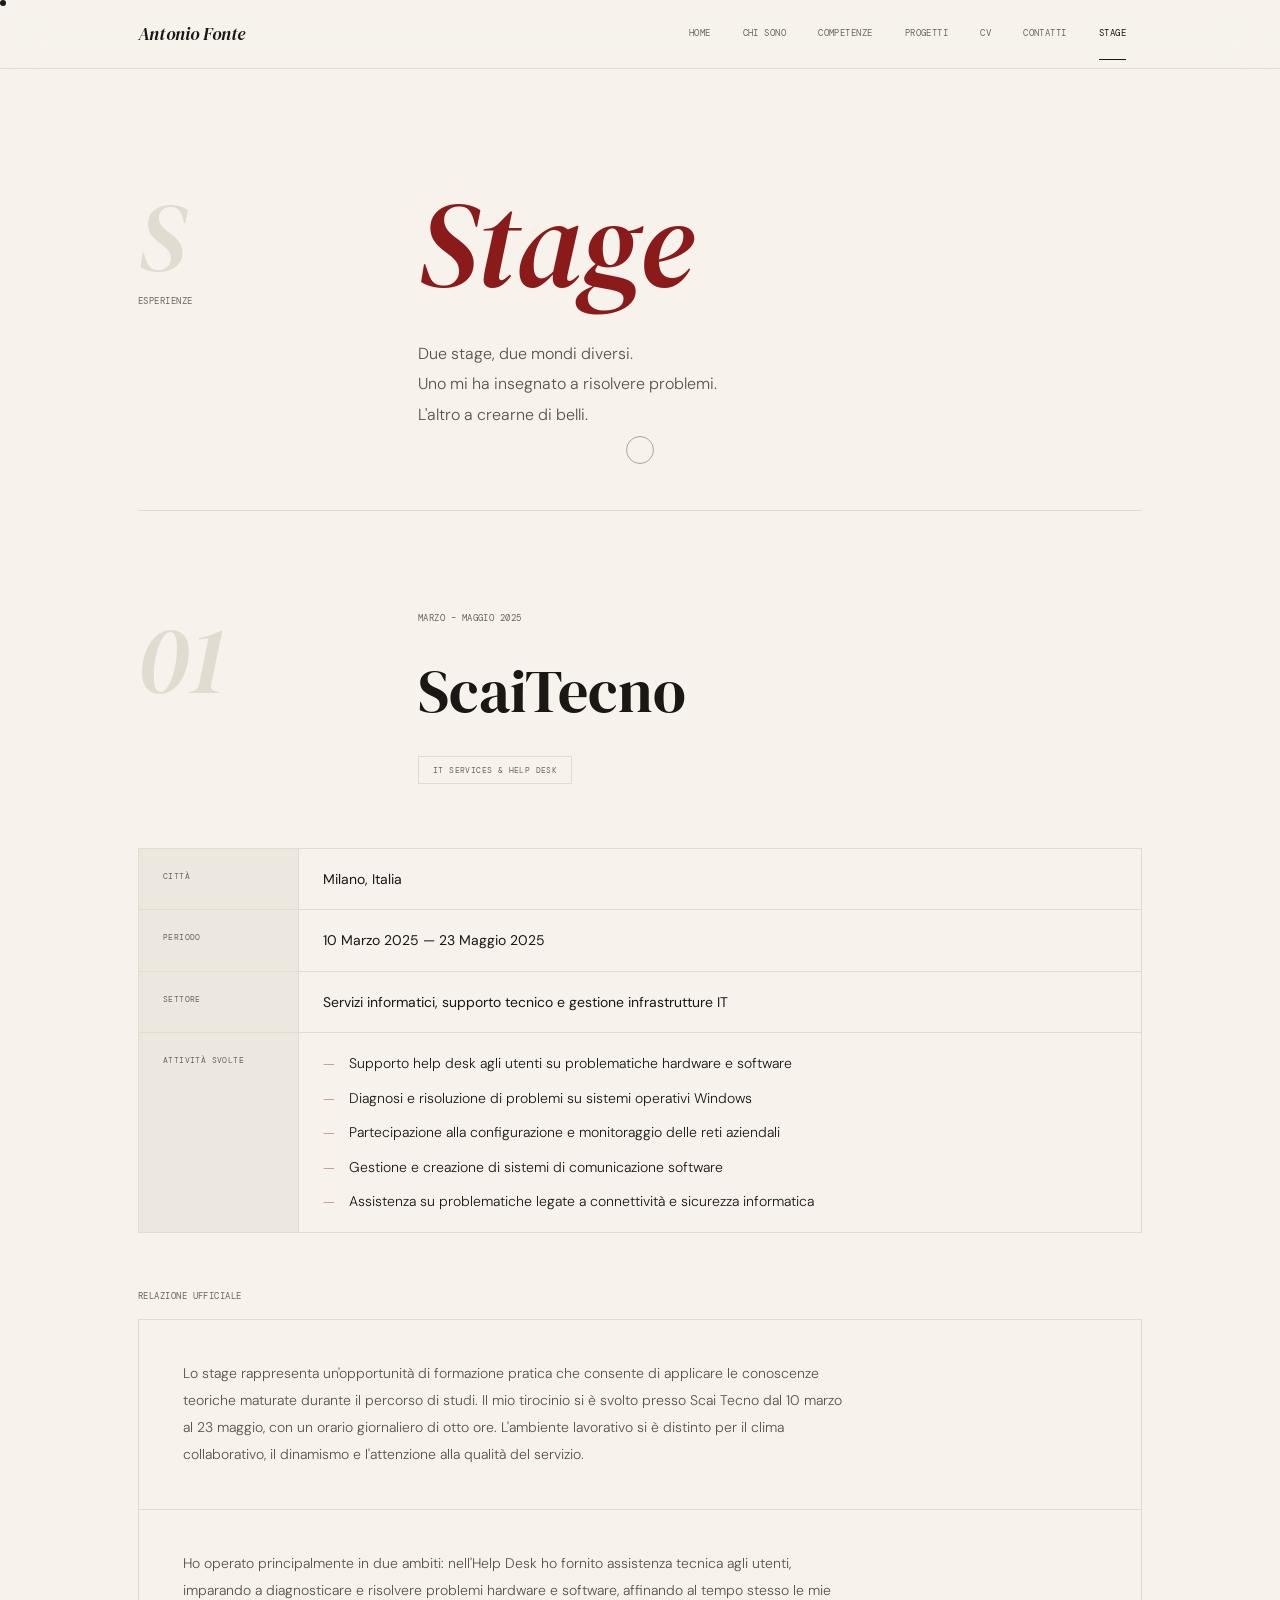
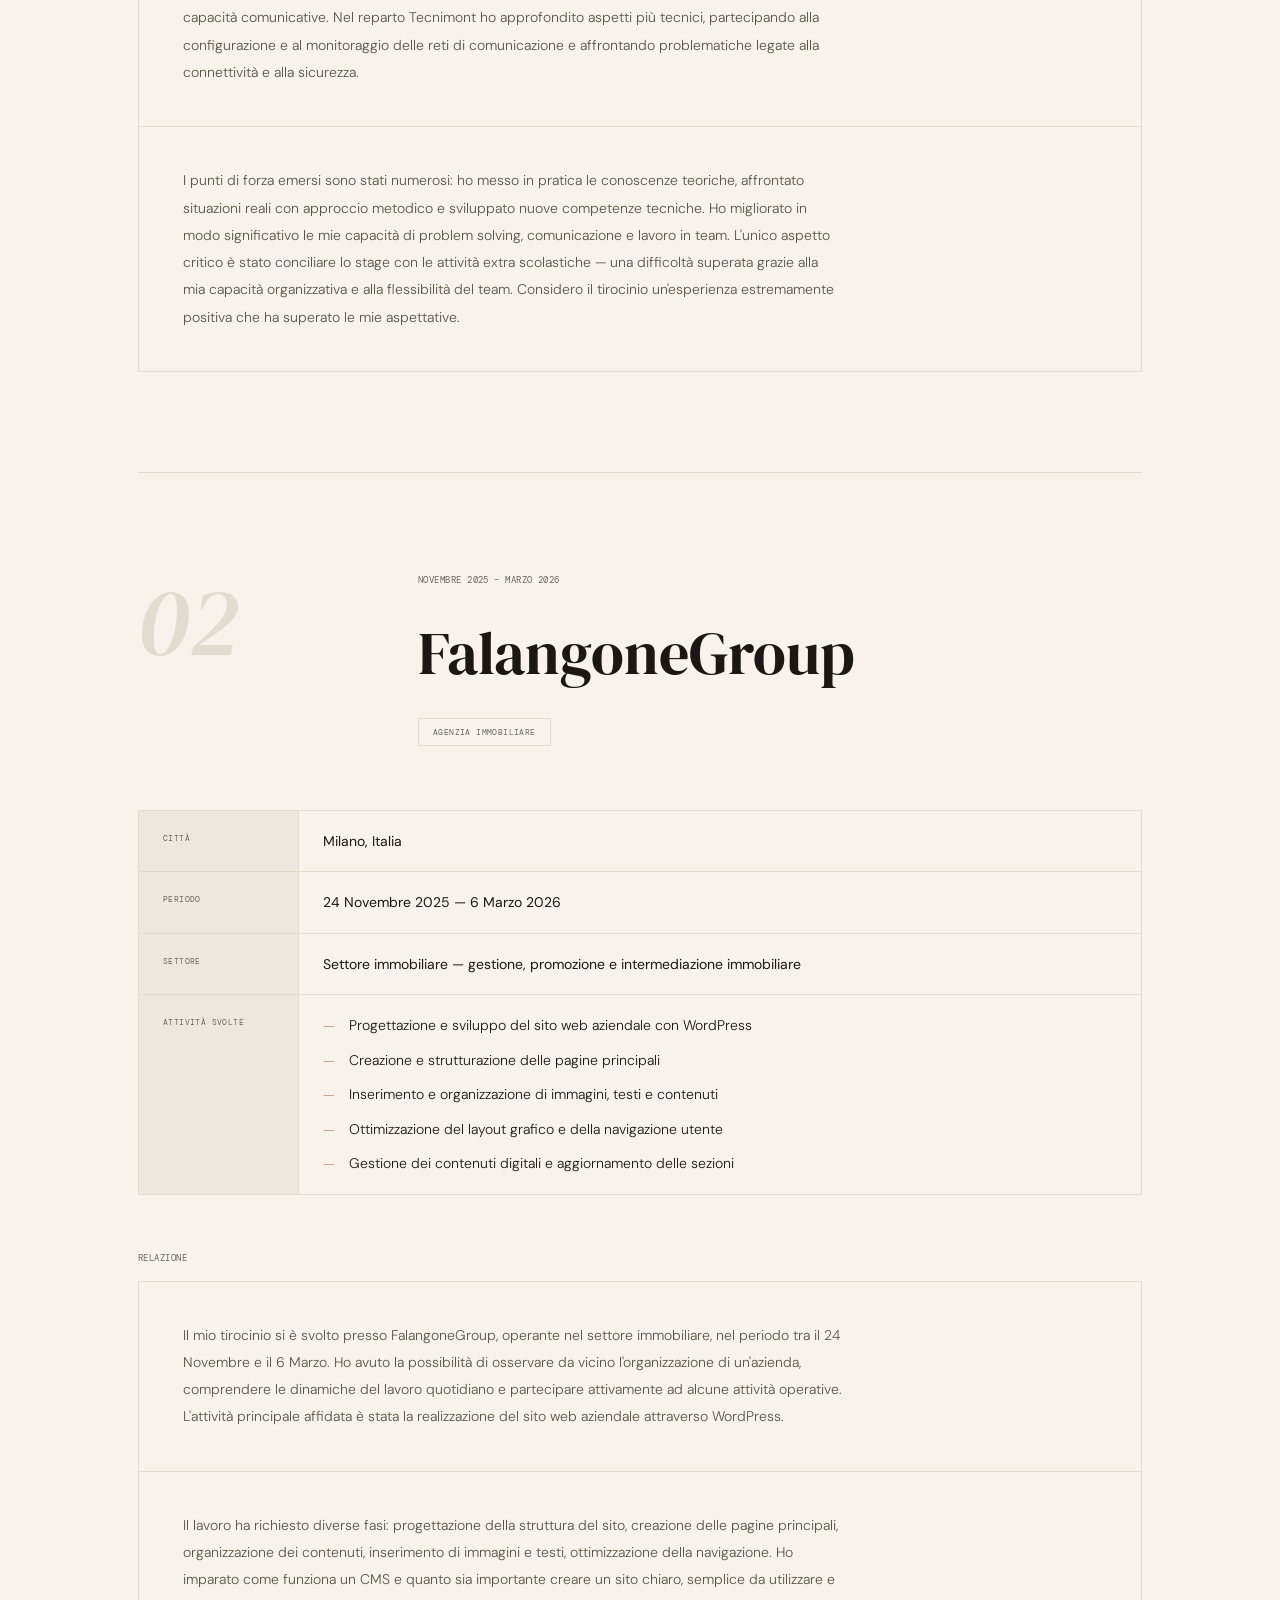
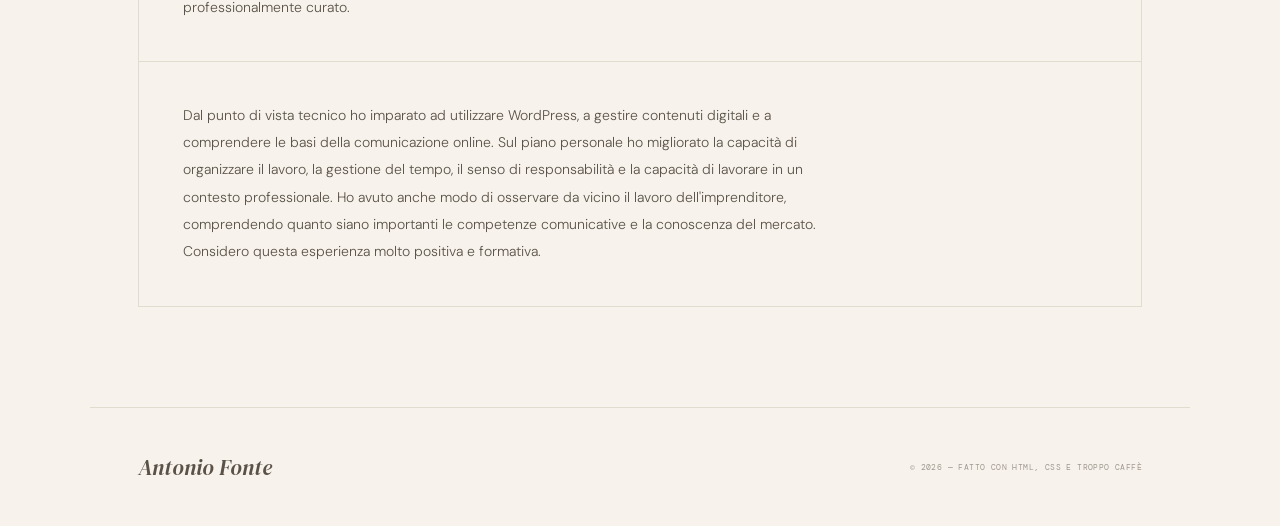
==== stage.html @ 3553c325 "Add files via upload" ====
<!DOCTYPE html>
<html lang="it">
<head>
  <meta charset="UTF-8" />
  <meta name="viewport" content="width=device-width, initial-scale=1.0"/>
  <meta name="description" content="Relazioni di stage di Antonio Fonte — ScaiTecno e FalangoneGroup. Milano 2025-2026.">
  <title>Antonio Fonte — Stage</title>
  <link rel="preconnect" href="https://fonts.googleapis.com">
  <link rel="preconnect" href="https://fonts.gstatic.com" crossorigin>
  <link href="https://fonts.googleapis.com/css2?family=DM+Serif+Display:ital@0;1&family=DM+Mono:wght@400;500&family=DM+Sans:ital,opsz,wght@0,9..40,300;0,9..40,400;0,9..40,500;1,9..40,300&display=swap" rel="stylesheet">
  <link rel="stylesheet" href="style.css">
</head>
<body>

  <div class="cur" id="cur" aria-hidden="true"></div>
  <div class="cur-ring" id="curRing" aria-hidden="true"></div>

  <div class="loader" id="loader" role="status" aria-label="Caricamento in corso">
    <div class="loader-name">Stage</div>
    <div class="loader-line"></div>
  </div>

  <nav>
    <div class="nav-inner">
      <span class="nav-logo">Antonio Fonte</span>
      <ul>
        <li><a href="./index.html">Home</a></li>
        <li><a href="./index.html#chi-sono">Chi sono</a></li>
        <li><a href="./index.html#competenze">Competenze</a></li>
        <li><a href="./index.html#progetti">Progetti</a></li>
        <li><a href="./index.html#cv">CV</a></li>
        <li><a href="./index.html#contatti">Contatti</a></li>
        <li><a href="./stage.html" class="on">Stage</a></li>
      </ul>
    </div>
  </nav>

  <main>

    <section id="intro" class="vis" style="opacity:1;transform:none;">
      <div>
        <span class="s-num">S</span>
        <span class="lbl">Esperienze</span>
      </div>
      <div>
        <h1><span class="hl">Stage</span></h1>
        <p style="font-size:16px;font-weight:300;line-height:1.9;color:var(--ink-3);max-width:480px;margin-top:24px;">
          Due stage, due mondi diversi.<br>
          Uno mi ha insegnato a risolvere problemi.<br>
          L'altro a crearne di belli.
        </p>
      </div>
    </section>

    <!-- STAGE 1 — ScaiTecno -->
    <section class="stage-section">
      <div class="stage-header">
        <span class="stage-n">01</span>
        <div class="stage-title-area">
          <p class="lbl">Marzo – Maggio 2025</p>
          <p class="stage-company">ScaiTecno</p>
          <span class="stage-badge">IT Services &amp; Help Desk</span>
        </div>
      </div>

      <div class="scheda">
        <div class="scheda-row">
          <span class="s-label">Città</span>
          <span class="s-val">Milano, Italia</span>
        </div>
        <div class="scheda-row">
          <span class="s-label">Periodo</span>
          <span class="s-val">10 Marzo 2025 — 23 Maggio 2025</span>
        </div>
        <div class="scheda-row">
          <span class="s-label">Settore</span>
          <span class="s-val">Servizi informatici, supporto tecnico e gestione infrastrutture IT</span>
        </div>
        <div class="scheda-row">
          <span class="s-label">Attività svolte</span>
          <ul class="act-list">
            <li>Supporto help desk agli utenti su problematiche hardware e software</li>
            <li>Diagnosi e risoluzione di problemi su sistemi operativi Windows</li>
            <li>Partecipazione alla configurazione e monitoraggio delle reti aziendali</li>
            <li>Gestione e creazione di sistemi di comunicazione software</li>
            <li>Assistenza su problematiche legate a connettività e sicurezza informatica</li>
          </ul>
        </div>
      </div>

      <p class="relazione-title">Relazione ufficiale</p>
      <div class="relazione-body">
        <div class="rel-block">
          <p>
            Lo stage rappresenta un'opportunità di formazione pratica che consente di applicare le conoscenze teoriche maturate durante il percorso di studi. Il mio tirocinio si è svolto presso Scai Tecno dal 10 marzo al 23 maggio, con un orario giornaliero di otto ore. L'ambiente lavorativo si è distinto per il clima collaborativo, il dinamismo e l'attenzione alla qualità del servizio.
          </p>
        </div>
        <div class="rel-block">
          <p>
            Ho operato principalmente in due ambiti: nell'Help Desk ho fornito assistenza tecnica agli utenti, imparando a diagnosticare e risolvere problemi hardware e software, affinando al tempo stesso le mie capacità comunicative. Nel reparto Tecnimont ho approfondito aspetti più tecnici, partecipando alla configurazione e al monitoraggio delle reti di comunicazione e affrontando problematiche legate alla connettività e alla sicurezza.
          </p>
        </div>
        <div class="rel-block">
          <p>
            I punti di forza emersi sono stati numerosi: ho messo in pratica le conoscenze teoriche, affrontato situazioni reali con approccio metodico e sviluppato nuove competenze tecniche. Ho migliorato in modo significativo le mie capacità di problem solving, comunicazione e lavoro in team. L'unico aspetto critico è stato conciliare lo stage con le attività extra scolastiche — una difficoltà superata grazie alla mia capacità organizzativa e alla flessibilità del team. Considero il tirocinio un'esperienza estremamente positiva che ha superato le mie aspettative.
          </p>
        </div>
      </div>
    </section>

    <!-- STAGE 2 — FalangoneGroup -->
    <section class="stage-section" style="border-bottom:none;">
      <div class="stage-header">
        <span class="stage-n">02</span>
        <div class="stage-title-area">
          <p class="lbl">Novembre 2025 – Marzo 2026</p>
          <p class="stage-company">FalangoneGroup</p>
          <span class="stage-badge">Agenzia Immobiliare</span>
        </div>
      </div>

      <div class="scheda">
        <div class="scheda-row">
          <span class="s-label">Città</span>
          <span class="s-val">Milano, Italia</span>
        </div>
        <div class="scheda-row">
          <span class="s-label">Periodo</span>
          <span class="s-val">24 Novembre 2025 — 6 Marzo 2026</span>
        </div>
        <div class="scheda-row">
          <span class="s-label">Settore</span>
          <span class="s-val">Settore immobiliare — gestione, promozione e intermediazione immobiliare</span>
        </div>
        <div class="scheda-row">
          <span class="s-label">Attività svolte</span>
          <ul class="act-list">
            <li>Progettazione e sviluppo del sito web aziendale con WordPress</li>
            <li>Creazione e strutturazione delle pagine principali</li>
            <li>Inserimento e organizzazione di immagini, testi e contenuti</li>
            <li>Ottimizzazione del layout grafico e della navigazione utente</li>
            <li>Gestione dei contenuti digitali e aggiornamento delle sezioni</li>
          </ul>
        </div>
      </div>

      <p class="relazione-title">Relazione</p>
      <div class="relazione-body">
        <div class="rel-block">
          <p>
            Il mio tirocinio si è svolto presso FalangoneGroup, operante nel settore immobiliare, nel periodo tra il 24 Novembre e il 6 Marzo. Ho avuto la possibilità di osservare da vicino l'organizzazione di un'azienda, comprendere le dinamiche del lavoro quotidiano e partecipare attivamente ad alcune attività operative. L'attività principale affidata è stata la realizzazione del sito web aziendale attraverso WordPress.
          </p>
        </div>
        <div class="rel-block">
          <p>
            Il lavoro ha richiesto diverse fasi: progettazione della struttura del sito, creazione delle pagine principali, organizzazione dei contenuti, inserimento di immagini e testi, ottimizzazione della navigazione. Ho imparato come funziona un CMS e quanto sia importante creare un sito chiaro, semplice da utilizzare e professionalmente curato.
          </p>
        </div>
        <div class="rel-block">
          <p>
            Dal punto di vista tecnico ho imparato ad utilizzare WordPress, a gestire contenuti digitali e a comprendere le basi della comunicazione online. Sul piano personale ho migliorato la capacità di organizzare il lavoro, la gestione del tempo, il senso di responsabilità e la capacità di lavorare in un contesto professionale. Ho avuto anche modo di osservare da vicino il lavoro dell'imprenditore, comprendendo quanto siano importanti le competenze comunicative e la conoscenza del mercato. Considero questa esperienza molto positiva e formativa.
          </p>
        </div>
      </div>
    </section>

  </main>

  <footer>
    <span class="footer-logo">Antonio Fonte</span>
    <span class="footer-copy">© 2026 — fatto con HTML, CSS e troppo caffè</span>
  </footer>

  <script>
    'use strict';

    /* ── LOADER SMART ─────────────────────────────────── */
    (function initLoader() {
      const loader  = document.getElementById('loader');
      let dismissed = false;
      const MIN_MS  = 500;
      const start   = performance.now();

      function dismiss() {
        if (dismissed) return;
        dismissed = true;
        loader.classList.add('done');
      }
      function dismissAfterMin() {
        const delay = Math.max(0, MIN_MS - (performance.now() - start));
        setTimeout(dismiss, delay);
      }

      if (document.readyState === 'complete') {
        dismissAfterMin();
      } else {
        window.addEventListener('load', dismissAfterMin, { once: true });
      }
      setTimeout(dismiss, 1600);
    })();

    /* ── PAGE FADE ───────────────────────────────────── */
    document.querySelectorAll('a[href]').forEach(link => {
      const href = link.getAttribute('href');
      if (!href || href.startsWith('#') || href.startsWith('mailto') || href.startsWith('http')) return;
      link.addEventListener('click', e => {
        e.preventDefault();
        document.body.classList.add('page-out');
        setTimeout(() => { window.location.href = href; }, 380);
      });
    });

    /* ── CURSOR MAGNETICO ────────────────────────────── */
    (function initCursor() {
      const noPointer = window.matchMedia('(hover: none)').matches;
      const noMotion  = window.matchMedia('(prefers-reduced-motion: reduce)').matches;
      if (noPointer || noMotion) return;

      const dot  = document.getElementById('cur');
      const ring = document.getElementById('curRing');
      let mx = window.innerWidth / 2, my = window.innerHeight / 2;
      let rx = mx, ry = my;
      let magnetX = null, magnetY = null;
      let paused = false;

      document.addEventListener('mousemove', e => {
        mx = e.clientX; my = e.clientY;
        dot.style.transform = `translate(calc(-50% + ${mx}px), calc(-50% + ${my}px))`;
      });

      (function loop() {
        if (!paused) {
          const tx   = magnetX !== null ? magnetX : mx;
          const ty   = magnetY !== null ? magnetY : my;
          const lerp = magnetX !== null ? 0.18 : 0.12;
          rx += (tx - rx) * lerp;
          ry += (ty - ry) * lerp;
          ring.style.transform = `translate(calc(-50% + ${rx}px), calc(-50% + ${ry}px))`;
        }
        requestAnimationFrame(loop);
      })();

      document.addEventListener('visibilitychange', () => { paused = document.hidden; });
      dot.style.left = ring.style.left = '0';
      dot.style.top  = ring.style.top  = '0';

      document.querySelectorAll('a, button').forEach(el => {
        el.addEventListener('mouseenter', e => {
          const r = e.currentTarget.getBoundingClientRect();
          magnetX = r.left + r.width / 2;
          magnetY = r.top  + r.height / 2;
          dot.classList.add('hover');
          ring.classList.add('hover');
        });
        el.addEventListener('mouseleave', () => {
          magnetX = magnetY = null;
          dot.classList.remove('hover');
          ring.classList.remove('hover');
        });
      });
    })();

    /* ── SCROLL REVEAL ───────────────────────────────── */
    (function initReveal() {
      const obs = new IntersectionObserver(entries => {
        entries.forEach(e => {
          if (!e.isIntersecting) return;
          e.target.classList.add('vis');
          obs.unobserve(e.target);
        });
      }, { threshold: 0.07, rootMargin: '0px 0px -40px 0px' });

      document.querySelectorAll('section').forEach(s => {
        if (!s.classList.contains('vis')) obs.observe(s);
      });
    })();
  </script>

</body>
</html>
---- style.css ----
/* ── RESET & TOKENS ──────────────────────────────── */
*, *::before, *::after { box-sizing: border-box; margin: 0; padding: 0; }
html { scroll-behavior: smooth; font-size: 16px; }

@import url('https://fonts.googleapis.com/css2?family=DM+Serif+Display:ital@0;1&family=DM+Mono:wght@400;500&family=DM+Sans:ital,opsz,wght@0,9..40,300;0,9..40,400;0,9..40,500;1,9..40,300&display=swap');

:root {
  --cream:      #f7f3ec;
  --cream-2:    #ede8df;
  --cream-3:    #e2dbd0;
  --ink:        #1a1714;
  --ink-2:      #2e2a25;
  --ink-3:      #5a5248;
  /* FIX: #9a9088 → #6b6560 per superare WCAG 4.5:1 */
  --ink-4:      #6b6560;
  --ink-5:      #a09890;
  --accent:     #8b1a1a;
  --accent-2:   #a32020;
  --gold:       #b8960c;

  --ff-display: 'DM Serif Display', Georgia, serif;
  --ff-text:    'DM Sans', system-ui, sans-serif;
  --ff-mono:    'DM Mono', 'Courier New', monospace;
  --max:        1100px;
  --col:        680px;
}

::selection { background: var(--ink); color: var(--cream); }
::-webkit-scrollbar { width: 3px; }
::-webkit-scrollbar-track { background: var(--cream); }
::-webkit-scrollbar-thumb { background: var(--ink-4); }

body {
  background: var(--cream);
  color: var(--ink);
  font-family: var(--ff-text);
  font-weight: 400;
  line-height: 1.75;
  -webkit-font-smoothing: antialiased;
  overflow-x: hidden;
  cursor: none;
}
body.page-out { opacity: 0; transition: opacity 0.4s; }

a { color: inherit; text-decoration: none; }
a:focus-visible { outline: 2px solid var(--ink); outline-offset: 3px; border-radius: 2px; }
p { color: var(--ink-3); }

/* ── CURSOR ──────────────────────────────────────── */
/* Usa transform (GPU compositor) invece di left/top — zero reflow */
.cur {
  position: fixed;
  top: 0; left: 0;
  width: 6px; height: 6px;
  background: var(--ink);
  border-radius: 50%;
  pointer-events: none;
  z-index: 9999;
  will-change: transform;
  transition: width .15s, height .15s, background .15s;
}
.cur-ring {
  position: fixed;
  top: 0; left: 0;
  width: 28px; height: 28px;
  border: 1px solid rgba(26,23,20,0.35);
  border-radius: 50%;
  pointer-events: none;
  z-index: 9998;
  will-change: transform;
  transition: width .3s, height .3s, border-color .3s;
}
.cur.hover { width: 10px; height: 10px; background: var(--accent); }
.cur-ring.hover { width: 44px; height: 44px; border-color: rgba(139,26,26,0.5); }
/* FIX: cursor ripristinato su dispositivi touch e reduced-motion */
@media (hover: none) { .cur, .cur-ring { display: none; } body { cursor: auto; } }
@media (prefers-reduced-motion: reduce) { .cur, .cur-ring { display: none; } body { cursor: auto; } }

/* ── PAGE LOADER ─────────────────────────────────── */
.loader {
  position: fixed;
  inset: 0;
  background: var(--ink);
  z-index: 10000;
  display: flex;
  align-items: center;
  justify-content: center;
  flex-direction: column;
  gap: 32px;
  transition: opacity .5s ease, visibility .5s ease;
}
.loader.done { opacity: 0; visibility: hidden; pointer-events: none; }
.loader-name {
  font-family: var(--ff-display);
  font-size: clamp(32px, 6vw, 60px);
  font-weight: 400;
  color: var(--cream);
  letter-spacing: 0.02em;
  font-style: italic;
}
.loader-line {
  width: 160px; height: 1px;
  background: rgba(247,243,236,0.15);
  position: relative;
  overflow: hidden;
}
.loader-line::after {
  content: '';
  position: absolute;
  inset: 0;
  background: var(--cream);
  transform: translateX(-100%);
  animation: lload .75s cubic-bezier(.4,0,.2,1) forwards;
}
@keyframes lload { to { transform: translateX(0); } }

/* ── EASTER EGG ──────────────────────────────────── */
.egg {
  position: fixed;
  inset: 0;
  background: rgba(26,23,20,0.96);
  z-index: 9500;
  display: flex;
  align-items: center;
  justify-content: center;
  opacity: 0;
  visibility: hidden;
  transition: opacity .4s, visibility .4s;
  backdrop-filter: blur(12px);
}
.egg.on { opacity: 1; visibility: visible; }
.egg-box {
  max-width: 440px;
  padding: 64px 56px;
  text-align: center;
  border: 1px solid rgba(247,243,236,0.12);
  background: rgba(26,23,20,0.8);
  animation: fadeup .5s cubic-bezier(.16,1,.3,1) both;
}
.egg-label {
  font-family: var(--ff-mono);
  font-size: 9px;
  letter-spacing: 0.05em;
  text-transform: uppercase;
  color: var(--accent-2);
  margin-bottom: 24px;
}
.egg-box h2 {
  font-family: var(--ff-display);
  font-size: 32px;
  font-weight: 400;
  color: var(--cream);
  margin-bottom: 16px;
  font-style: italic;
}
.egg-box p { color: var(--ink-5); font-size: 14px; margin-bottom: 32px; max-width: none; }
/* FIX: <span> → <button> per accessibilità da tastiera */
.egg-close {
  font-family: var(--ff-mono);
  font-size: 9px;
  letter-spacing: 0.05em;
  text-transform: uppercase;
  color: var(--cream);
  cursor: none;
  background: none;
  border: none;
  border-bottom: 1px solid rgba(247,243,236,0.3);
  padding: 0 0 2px 0;
  opacity: .6;
  transition: opacity .2s;
}
.egg-close:hover, .egg-close:focus-visible { opacity: 1; outline: none; }
@media (hover: none) { .egg-close { cursor: pointer; } }

/* ── ANIMATIONS ──────────────────────────────────── */
@keyframes fadeup {
  from { opacity: 0; transform: translateY(24px); }
  to   { opacity: 1; transform: translateY(0); }
}
@keyframes fadein {
  from { opacity: 0; }
  to   { opacity: 1; }
}

section {
  opacity: 0;
  transform: translateY(20px);
  transition: opacity .9s cubic-bezier(.16,1,.3,1), transform .9s cubic-bezier(.16,1,.3,1);
}
section.vis { opacity: 1; transform: translateY(0); }

/* ── NAV ─────────────────────────────────────────── */
nav {
  position: sticky;
  top: 0;
  z-index: 100;
  background: rgba(247,243,236,0.92);
  backdrop-filter: blur(20px);
  border-bottom: 1px solid var(--cream-3);
}
.nav-inner {
  max-width: var(--max);
  margin: 0 auto;
  padding: 0 48px;
  display: flex;
  align-items: center;
  justify-content: space-between;
}
.nav-logo {
  font-family: var(--ff-display);
  font-size: 18px;
  font-weight: 400;
  font-style: italic;
  color: var(--ink);
  letter-spacing: .01em;
  padding: 18px 0;
}
nav ul {
  list-style: none;
  display: flex;
  gap: 0;
  overflow-x: auto;
  scrollbar-width: none;
}
nav ul::-webkit-scrollbar { display: none; }
nav a {
  display: block;
  padding: 18px 16px;
  font-family: var(--ff-mono);
  font-size: 9px;
  font-weight: 400;
  letter-spacing: 0.05em;
  text-transform: uppercase;
  color: var(--ink-4);
  white-space: nowrap;
  transition: color .2s;
  position: relative;
}
nav a::after {
  content: '';
  position: absolute;
  bottom: 0; left: 16px; right: 16px;
  height: 1px;
  background: var(--ink);
  transform: scaleX(0);
  transition: transform .3s cubic-bezier(.16,1,.3,1);
}
nav a:hover, nav a.on { color: var(--ink); }
nav a:hover::after, nav a.on::after { transform: scaleX(1); }

/* ── LAYOUT ──────────────────────────────────────── */
main {
  max-width: var(--max);
  margin: 0 auto;
  padding: 0 48px;
}

/* thin rule */
.rule {
  width: 100%;
  height: 1px;
  background: var(--cream-3);
  margin: 0;
}

/* label */
.lbl {
  font-family: var(--ff-mono);
  font-size: 9px;
  letter-spacing: 0.05em;
  text-transform: uppercase;
  color: var(--ink-4);
}

/* highlight span */
.hl {
  color: var(--accent);
  font-style: italic;
  font-weight: inherit;
}

/* ── HERO ────────────────────────────────────────── */
#hero {
  padding: 0;
  min-height: 94vh;
  display: grid;
  grid-template-rows: 1fr auto;
  border-bottom: 1px solid var(--cream-3);
  position: relative;
}
.hero-body {
  display: grid;
  grid-template-columns: 1fr 1fr;
  align-items: end;
  padding: 80px 0 0;
  gap: 0;
}
.hero-left { padding-bottom: 64px; }
.hero-issue {
  font-family: var(--ff-mono);
  font-size: 9px;
  letter-spacing: 0.05em;
  text-transform: uppercase;
  color: var(--ink-4);
  margin-bottom: 48px;
  display: flex;
  align-items: center;
  gap: 16px;
}
.hero-issue::before {
  content: '';
  display: inline-block;
  width: 24px;
  height: 1px;
  background: var(--ink-4);
}
h1 {
  font-family: var(--ff-display);
  font-size: clamp(64px, 10vw, 120px);
  font-weight: 400;
  line-height: .92;
  letter-spacing: -.01em;
  color: var(--ink);
  margin-bottom: 40px;
}
h1 em {
  color: var(--accent);
  font-style: italic;
}
.hero-desc {
  font-family: var(--ff-text);
  font-size: 15px;
  font-weight: 300;
  color: var(--ink-3);
  line-height: 1.9;
  max-width: 340px;
}
/* FIX: CTA primaria aggiunta sotto la descrizione */
.hero-cta {
  display: flex;
  gap: 12px;
  margin-top: 32px;
  flex-wrap: wrap;
}
.btn-primary {
  display: inline-flex;
  align-items: center;
  gap: 8px;
  background: var(--ink);
  color: var(--cream);
  font-family: var(--ff-mono);
  font-size: 9px;
  letter-spacing: 0.05em;
  text-transform: uppercase;
  padding: 13px 24px;
  border: 1px solid var(--ink);
  transition: background .25s, color .25s;
}
.btn-primary:hover { background: var(--accent); border-color: var(--accent); }
.btn-secondary {
  display: inline-flex;
  align-items: center;
  gap: 8px;
  background: transparent;
  color: var(--ink);
  font-family: var(--ff-mono);
  font-size: 9px;
  letter-spacing: 0.05em;
  text-transform: uppercase;
  padding: 13px 24px;
  border: 1px solid var(--cream-3);
  transition: border-color .25s, background .25s;
}
.btn-secondary:hover { border-color: var(--ink); background: var(--cream-2); }

.hero-right {
  border-left: 1px solid var(--cream-3);
  padding: 64px 0 64px 56px;
  display: flex;
  flex-direction: column;
  justify-content: flex-end;
  gap: 40px;
  align-self: stretch;
}
.hero-stat {
  display: flex;
  flex-direction: column;
  gap: 4px;
}
.hero-stat-n {
  font-family: var(--ff-display);
  font-size: 52px;
  font-weight: 400;
  color: var(--ink);
  line-height: 1;
}
.hero-stat-l {
  font-family: var(--ff-mono);
  font-size: 9px;
  letter-spacing: 0.05em;
  text-transform: uppercase;
  color: var(--ink-4);
}
.hero-tags {
  display: flex;
  flex-wrap: wrap;
  gap: 8px;
  padding-top: 48px;
  border-top: 1px solid var(--cream-3);
  padding-bottom: 32px;
}
.tag {
  font-family: var(--ff-mono);
  font-size: 8px;
  letter-spacing: 0.05em;
  text-transform: uppercase;
  padding: 7px 14px;
  border: 1px solid var(--cream-3);
  color: var(--ink-4);
  transition: all .25s;
  background: transparent;
}
.tag:hover { border-color: var(--ink); color: var(--ink); background: var(--cream-2); }

/* ── CHI SONO ─────────────────────────────────────── */
#chi-sono {
  padding: 120px 0;
  display: grid;
  grid-template-columns: 200px 1fr;
  gap: 0 80px;
  border-bottom: 1px solid var(--cream-3);
}
.section-aside {
  display: flex;
  flex-direction: column;
  gap: 8px;
}
.section-number {
  font-family: var(--ff-display);
  font-size: 96px;
  font-weight: 400;
  color: var(--cream-3);
  line-height: 1;
  display: block;
  font-style: italic;
}
h2 {
  font-family: var(--ff-display);
  font-size: clamp(28px, 4vw, 44px);
  font-weight: 400;
  letter-spacing: -.01em;
  color: var(--ink);
  line-height: 1.1;
}
.bio {
  font-size: 16px;
  font-weight: 300;
  line-height: 1.95;
  color: var(--ink-3);
  max-width: 560px;
  margin-bottom: 48px;
}
.info-grid {
  display: grid;
  grid-template-columns: 1fr 1fr;
  border: 1px solid var(--cream-3);
}
.info-row {
  padding: 16px 20px;
  border-bottom: 1px solid var(--cream-3);
  border-right: 1px solid var(--cream-3);
  transition: background .2s;
}
.info-row:hover { background: var(--cream-2); }
.info-row:nth-child(even) { border-right: none; }
.info-row:nth-last-child(-n+2) { border-bottom: none; }
.info-row dt {
  font-family: var(--ff-mono);
  font-size: 8px;
  letter-spacing: 0.05em;
  text-transform: uppercase;
  color: var(--ink-4);
  margin-bottom: 4px;
}
.info-row dd {
  font-family: var(--ff-text);
  font-size: 15px;
  font-weight: 400;
  color: var(--ink);
}

/* ── NUMERI ───────────────────────────────────────── */
#numeri {
  padding: 120px 0;
  border-bottom: 1px solid var(--cream-3);
}
.numeri-head {
  display: grid;
  grid-template-columns: 200px 1fr;
  gap: 0 80px;
  margin-bottom: 80px;
}
.numeri-grid {
  display: grid;
  grid-template-columns: repeat(4, 1fr);
  border-top: 1px solid var(--cream-3);
}
.num-card {
  padding: 48px 32px;
  border-right: 1px solid var(--cream-3);
  border-bottom: 1px solid var(--cream-3);
  transition: background .25s;
  position: relative;
  overflow: hidden;
}
.num-card:last-child { border-right: none; }
.num-card:hover { background: var(--cream-2); }
.num-n {
  display: block;
  font-family: var(--ff-display);
  font-size: clamp(48px, 5vw, 68px);
  font-weight: 400;
  color: var(--ink);
  line-height: 1;
  margin-bottom: 12px;
}
.num-unit {
  font-family: var(--ff-mono);
  font-size: 8px;
  letter-spacing: 0.05em;
  text-transform: uppercase;
  color: var(--ink-4);
  display: block;
  margin-bottom: 20px;
}
.num-desc {
  font-size: 13px;
  font-weight: 300;
  color: var(--ink-3);
  line-height: 1.7;
  max-width: none;
}
.num-card::after {
  content: '';
  position: absolute;
  bottom: 0; left: 0; right: 0;
  height: 2px;
  background: var(--accent);
  transform: scaleX(0);
  transform-origin: left;
  transition: transform .4s cubic-bezier(.16,1,.3,1);
}
.num-card:hover::after { transform: scaleX(1); }

/* ── COMPETENZE ───────────────────────────────────── */
#competenze {
  padding: 120px 0;
  border-bottom: 1px solid var(--cream-3);
  display: grid;
  grid-template-columns: 200px 1fr;
  gap: 0 80px;
}
.comp-list {
  display: flex;
  flex-direction: column;
  gap: 0;
  margin-top: 48px;
}
.comp-item {
  display: grid;
  grid-template-columns: 1fr auto;
  align-items: center;
  padding: 24px 0;
  border-bottom: 1px solid var(--cream-3);
  gap: 24px;
  transition: padding-left .3s;
}
.comp-item:first-child { border-top: 1px solid var(--cream-3); }
.comp-item:hover { padding-left: 12px; }
.comp-name {
  font-family: var(--ff-display);
  font-size: 22px;
  font-weight: 400;
  color: var(--ink);
}
.comp-right {
  display: flex;
  align-items: center;
  gap: 20px;
}
.comp-bar-wrap {
  width: 120px;
  height: 1px;
  background: var(--cream-3);
  position: relative;
}
.comp-bar {
  position: absolute;
  top: 0; left: 0;
  height: 1px;
  background: var(--ink);
  width: 0;
  transition: width 1.6s cubic-bezier(.16,1,.3,1);
}
.comp-pct {
  font-family: var(--ff-display);
  font-size: 18px;
  font-weight: 400;
  color: var(--ink-4);
  min-width: 36px;
  text-align: right;
}
.comp-lvl {
  font-family: var(--ff-mono);
  font-size: 8px;
  letter-spacing: 0.05em;
  text-transform: uppercase;
  color: var(--ink-5);
  min-width: 60px;
}

/* ── PROGETTI ─────────────────────────────────────── */
#progetti {
  padding: 120px 0;
  border-bottom: 1px solid var(--cream-3);
}
.progetti-head {
  display: grid;
  grid-template-columns: 200px 1fr;
  gap: 0 80px;
  margin-bottom: 80px;
}
.proj-list {
  display: flex;
  flex-direction: column;
  gap: 0;
}
.proj-item {
  display: grid;
  grid-template-columns: 60px 1fr 320px;
  align-items: stretch;
  border-top: 1px solid var(--cream-3);
  transition: background .25s;
  position: relative;
}
.proj-item:last-child { border-bottom: 1px solid var(--cream-3); }
.proj-item:hover { background: var(--cream-2); }
.proj-num {
  font-family: var(--ff-display);
  font-size: 13px;
  color: var(--ink-5);
  padding: 36px 16px 36px 0;
  border-right: 1px solid var(--cream-3);
  display: flex;
  align-items: flex-start;
  padding-top: 40px;
}
.proj-body {
  padding: 36px 40px;
  border-right: 1px solid var(--cream-3);
  display: flex;
  flex-direction: column;
  justify-content: space-between;
}
.proj-title {
  font-family: var(--ff-display);
  font-size: clamp(22px, 2.5vw, 30px);
  font-weight: 400;
  color: var(--ink);
  margin-bottom: 12px;
}
.proj-desc {
  font-size: 13px;
  font-weight: 300;
  color: var(--ink-3);
  line-height: 1.75;
  max-width: 400px;
  margin-bottom: 24px;
}
.proj-tags { display: flex; gap: 8px; flex-wrap: wrap; }
.ptag {
  font-family: var(--ff-mono);
  font-size: 8px;
  letter-spacing: 0.05em;
  text-transform: uppercase;
  padding: 5px 10px;
  border: 1px solid var(--cream-3);
  color: var(--ink-4);
}
.proj-img-wrap {
  overflow: hidden;
  position: relative;
}
/* FIX: aspect-ratio per evitare layout shift */
.proj-img-wrap img {
  width: 100%;
  height: 100%;
  object-fit: cover;
  display: block;
  filter: saturate(.5) brightness(.95);
  transition: transform .7s cubic-bezier(.16,1,.3,1), filter .4s;
}
.proj-item:hover .proj-img-wrap img { transform: scale(1.04); filter: saturate(.7) brightness(1); }

/* ── NOW ──────────────────────────────────────────── */
#now {
  padding: 120px 0;
  border-bottom: 1px solid var(--cream-3);
}
.now-head {
  display: grid;
  grid-template-columns: 200px 1fr;
  gap: 0 80px;
  margin-bottom: 80px;
}
.now-grid {
  display: grid;
  grid-template-columns: repeat(2, 1fr);
  border: 1px solid var(--cream-3);
}
.now-card {
  padding: 40px 36px;
  border-right: 1px solid var(--cream-3);
  border-bottom: 1px solid var(--cream-3);
  transition: background .25s;
}
.now-card:nth-child(even) { border-right: none; }
.now-card:nth-last-child(-n+2) { border-bottom: none; }
.now-card:hover { background: var(--cream-2); }
.now-icon { font-size: 20px; margin-bottom: 20px; display: block; }
.now-t {
  font-family: var(--ff-mono);
  font-size: 9px;
  letter-spacing: 0.05em;
  text-transform: uppercase;
  color: var(--accent);
  margin-bottom: 12px;
  display: block;
}
.now-card p { font-size: 14px; font-weight: 300; color: var(--ink-3); line-height: 1.8; max-width: none; }

/* ── CV ───────────────────────────────────────────── */
#cv {
  padding: 120px 0;
  border-bottom: 1px solid var(--cream-3);
}
.cv-head {
  display: grid;
  grid-template-columns: 200px 1fr;
  gap: 0 80px;
  margin-bottom: 80px;
}
.cv-dl-bar {
  display: flex;
  align-items: center;
  justify-content: space-between;
  border: 1px solid var(--cream-3);
  padding: 24px 32px;
  margin-bottom: 64px;
  flex-wrap: wrap;
  gap: 16px;
  background: var(--cream-2);
}
.cv-dl-bar p { font-size: 13px; color: var(--ink-3); max-width: none; }
.btn-dl {
  display: inline-flex;
  align-items: center;
  gap: 10px;
  border: 1px solid var(--ink);
  color: var(--ink);
  font-family: var(--ff-mono);
  font-size: 9px;
  letter-spacing: 0.05em;
  text-transform: uppercase;
  padding: 13px 28px;
  transition: all .25s;
  background: transparent;
}
.btn-dl:hover { background: var(--ink); color: var(--cream); }
.cv-block { margin-bottom: 56px; }
.cv-block-title {
  font-family: var(--ff-mono);
  font-size: 9px;
  letter-spacing: 0.05em;
  text-transform: uppercase;
  color: var(--ink-4);
  border-bottom: 1px solid var(--cream-3);
  padding-bottom: 14px;
  margin-bottom: 0;
}
.cv-row {
  display: grid;
  grid-template-columns: 130px 1fr;
  gap: 16px 40px;
  padding: 22px 0;
  border-bottom: 1px solid var(--cream-3);
  align-items: start;
  transition: background .2s;
}
.cv-row:last-child { border-bottom: none; }
.cv-row:hover { background: var(--cream-2); margin: 0 -20px; padding-left: 20px; padding-right: 20px; }
.cv-period {
  font-family: var(--ff-display);
  font-size: 15px;
  font-weight: 400;
  color: var(--ink-4);
  padding-top: 2px;
}
.cv-content h3 {
  font-family: var(--ff-mono);
  font-size: 10px;
  font-weight: 500;
  letter-spacing: 0.05em;
  text-transform: uppercase;
  color: var(--ink);
  margin-bottom: 4px;
}
.cv-where {
  display: block;
  font-family: var(--ff-text);
  font-size: 14px;
  font-style: italic;
  color: var(--accent);
  margin-bottom: 6px;
}
.cv-content p { font-size: 13px; font-weight: 300; color: var(--ink-3); max-width: none; margin: 0; }
.cv-skills {
  display: flex;
  flex-wrap: wrap;
  gap: 8px;
  padding: 20px 0;
}
.cv-skill {
  font-family: var(--ff-mono);
  font-size: 8px;
  letter-spacing: 0.05em;
  text-transform: uppercase;
  padding: 7px 14px;
  border: 1px solid var(--cream-3);
  color: var(--ink-4);
  transition: all .2s;
}
.cv-skill:hover { border-color: var(--ink); color: var(--ink); background: var(--cream-2); }

/* ── CONTATTI ─────────────────────────────────────── */
#contatti {
  padding: 120px 0;
}
.contatti-head {
  display: grid;
  grid-template-columns: 200px 1fr;
  gap: 0 80px;
  margin-bottom: 80px;
}
.contact-list {
  display: flex;
  flex-direction: column;
  border: 1px solid var(--cream-3);
  margin-bottom: 40px;
}
.contact-row {
  display: flex;
  align-items: center;
  gap: 24px;
  padding: 24px 32px;
  border-bottom: 1px solid var(--cream-3);
  color: var(--ink);
  transition: background .25s, padding-left .3s;
  position: relative;
}
.contact-row:last-child { border-bottom: none; }
.contact-row:hover { background: var(--cream-2); padding-left: 48px; }
.contact-row::after {
  content: '→';
  position: absolute;
  right: 32px;
  font-family: var(--ff-display);
  font-size: 18px;
  opacity: 0;
  transform: translateX(-8px);
  transition: all .3s;
}
.contact-row:hover::after { opacity: 1; transform: translateX(0); }
.contact-type {
  font-family: var(--ff-mono);
  font-size: 9px;
  letter-spacing: 0.05em;
  text-transform: uppercase;
  color: var(--ink-4);
  min-width: 70px;
}
.contact-row span:last-child { font-size: 14px; font-weight: 300; color: var(--ink-3); }
.konami-hint {
  font-family: var(--ff-mono);
  font-size: 8px;
  letter-spacing: 0.05em;
  color: var(--ink-5);
  margin-top: 24px;
  max-width: none;
}

/* ── FOOTER ───────────────────────────────────────── */
footer {
  border-top: 1px solid var(--cream-3);
  padding: 40px 48px;
  max-width: var(--max);
  margin: 0 auto;
  display: flex;
  align-items: center;
  justify-content: space-between;
  flex-wrap: wrap;
  gap: 16px;
}
.footer-logo {
  font-family: var(--ff-display);
  font-size: 22px;
  font-weight: 400;
  font-style: italic;
  color: var(--ink-3);
}
.footer-copy {
  font-family: var(--ff-mono);
  font-size: 8px;
  letter-spacing: 0.05em;
  text-transform: uppercase;
  color: var(--ink-5);
}

/* ── RESPONSIVE ───────────────────────────────────── */
@media (max-width: 860px) {
  main, nav .nav-inner { padding: 0 24px; }
  footer { padding: 32px 24px; }
  #hero { min-height: auto; }
  .hero-body { grid-template-columns: 1fr; gap: 0; }
  .hero-right { border-left: none; border-top: 1px solid var(--cream-3); padding: 40px 0; flex-direction: row; flex-wrap: wrap; }
  #chi-sono, #competenze { grid-template-columns: 1fr; gap: 40px; }
  .numeri-head, .progetti-head, .now-head, .cv-head, .contatti-head { grid-template-columns: 1fr; gap: 24px; }
  .section-number { display: none; }
  .numeri-grid { grid-template-columns: 1fr 1fr; }
  .proj-item { grid-template-columns: 40px 1fr; }
  .proj-img-wrap { display: none; }
  .now-grid { grid-template-columns: 1fr; }
  .now-card:nth-child(even) { border-right: 1px solid var(--cream-3); }
  .now-card:nth-last-child(-n+2) { border-bottom: 1px solid var(--cream-3); }
  .now-card:last-child { border-bottom: none; }
  .info-grid { grid-template-columns: 1fr; }
  .info-row { border-right: none; }
  .info-row:nth-last-child(-n+2) { border-bottom: 1px solid var(--cream-3); }
  .info-row:last-child { border-bottom: none; }
  .cv-row { grid-template-columns: 1fr; gap: 4px; }
  .cv-row:hover { margin: 0; padding-left: 0; padding-right: 0; }
  .nav-logo { font-size: 15px; }
  .hero-cta { flex-direction: column; }
}
@media (max-width: 520px) {
  .numeri-grid { grid-template-columns: 1fr; }
  .num-card { border-right: none; }
  section { padding-top: 80px; padding-bottom: 80px; }
  .comp-bar-wrap { width: 60px; }
}


/* ══ STAGE PAGE ═════════════════════════════════════ */
/* Nota: le variabili :root sono già definite sopra — questo blocco
   contiene solo i componenti specifici della pagina stage */

.lbl { font-family: var(--ff-mono); font-size: 9px; letter-spacing: 0.05em; text-transform: uppercase; color: var(--ink-4); }

/* INTRO */
#intro {
  padding: 120px 0 80px;
  display: grid; grid-template-columns: 200px 1fr; gap: 0 80px;
  border-bottom: 1px solid var(--cream-3);
}
.s-num { font-family: var(--ff-display); font-size: 96px; font-weight: 400;
  color: var(--cream-3); line-height: 1; display: block; font-style: italic; }

/* STAGE SECTION */
.stage-section {
  padding: 100px 0;
  border-bottom: 1px solid var(--cream-3);
}
.stage-header {
  display: grid; grid-template-columns: 200px 1fr; gap: 0 80px;
  margin-bottom: 64px; align-items: start;
}
.stage-n {
  font-family: var(--ff-display); font-size: 96px; font-weight: 400;
  color: var(--cream-3); display: block; line-height: 1; font-style: italic;
}
.stage-title-area { display: flex; flex-direction: column; gap: 12px; }
.stage-company {
  font-family: var(--ff-display); font-size: clamp(36px,5vw,60px); font-weight: 400;
  color: var(--ink);
}
.stage-badge {
  font-family: var(--ff-mono); font-size: 8px; letter-spacing: 0.05em; text-transform: uppercase;
  padding: 6px 14px; border: 1px solid var(--cream-3); color: var(--ink-4);
  display: inline-block; width: fit-content;
}

/* INFO SCHEDA */
.scheda {
  border: 1px solid var(--cream-3);
  margin-bottom: 56px;
  overflow: hidden;
}
.scheda-row {
  display: grid; grid-template-columns: 160px 1fr;
  border-bottom: 1px solid var(--cream-3);
  transition: background .2s;
}
.scheda-row:last-child { border-bottom: none; }
.scheda-row:hover { background: var(--cream-2); }
.s-label {
  font-family: var(--ff-mono); font-size: 8px; letter-spacing: 0.05em; text-transform: uppercase;
  color: var(--ink-4); padding: 18px 24px;
  background: var(--cream-2); border-right: 1px solid var(--cream-3);
  display: flex; align-items: flex-start; padding-top: 20px;
}
.s-val { padding: 18px 24px; font-size: 14px; font-weight: 400; color: var(--ink); }
.act-list { list-style: none; display: flex; flex-direction: column; gap: 10px; padding: 18px 24px; }
.act-list li { font-size: 14px; font-weight: 300; color: var(--ink); display: flex; gap: 14px; align-items: flex-start; }
.act-list li::before { content: '—'; color: var(--accent); font-family: var(--ff-display); flex-shrink: 0; }

/* RELAZIONE */
.relazione-title {
  font-family: var(--ff-mono); font-size: 9px; letter-spacing: 0.05em; text-transform: uppercase;
  color: var(--ink-4); border-bottom: 1px solid var(--cream-3);
  padding-bottom: 14px; margin-bottom: 0;
}
.relazione-body {
  border: 1px solid var(--cream-3); border-top: none;
}
.rel-block {
  padding: 40px 44px;
  border-bottom: 1px solid var(--cream-3);
  transition: background .2s;
  position: relative;
}
.rel-block:last-child { border-bottom: none; }
.rel-block:hover { background: var(--cream-2); }
.rel-block::before {
  content: '';
  position: absolute; left: 0; top: 0; bottom: 0;
  width: 2px; background: var(--accent);
  transform: scaleY(0); transform-origin: bottom;
  transition: transform .4s cubic-bezier(.16,1,.3,1);
}
.rel-block:hover::before { transform: scaleY(1); }
.rel-block p { font-size: 14px; font-weight: 300; line-height: 1.95; color: var(--ink-3); max-width: 660px; }

/* STAGE RESPONSIVE */
@media (max-width: 860px) {
  #intro, .stage-header { grid-template-columns: 1fr; gap: 24px; }
  .s-num, .stage-n { display: none; }
  .scheda-row { grid-template-columns: 1fr; }
  .s-label { border-right: none; border-bottom: 1px solid var(--cream-3); }
  .rel-block { padding: 28px 24px; }
}
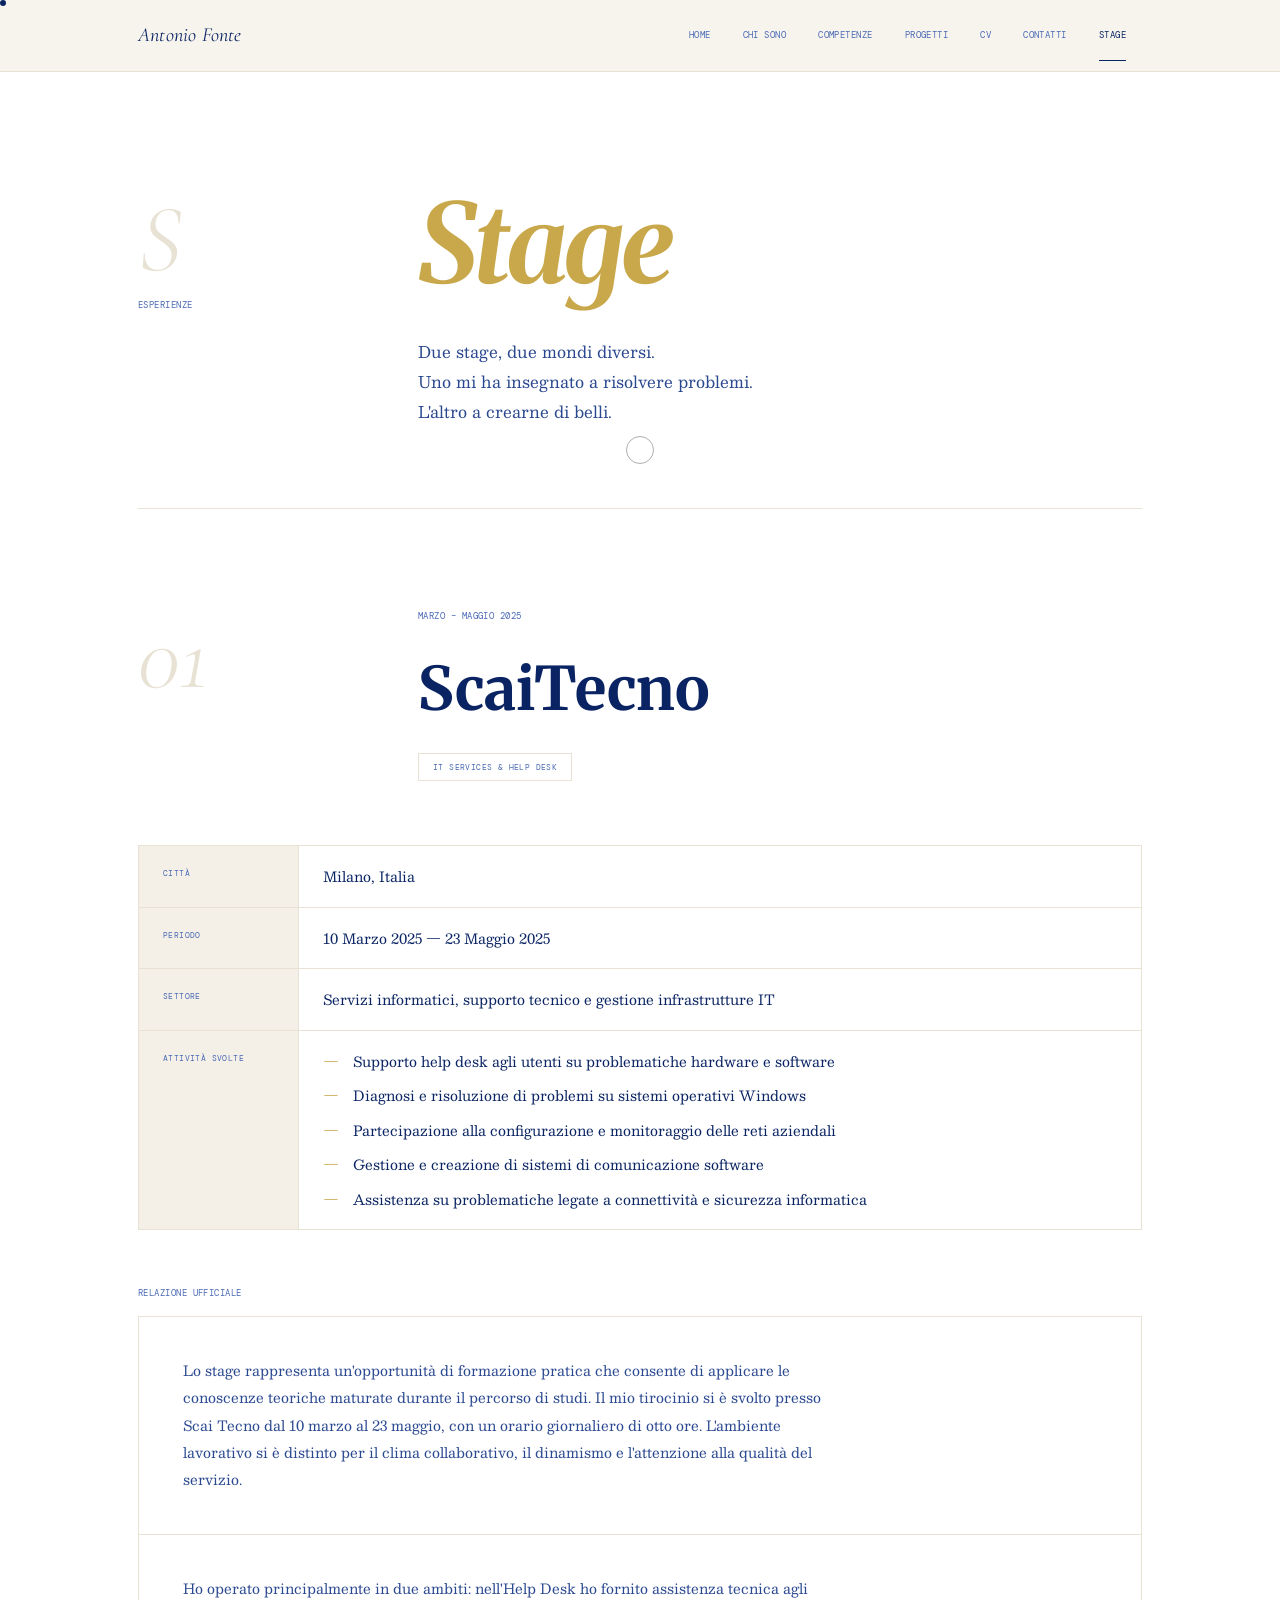
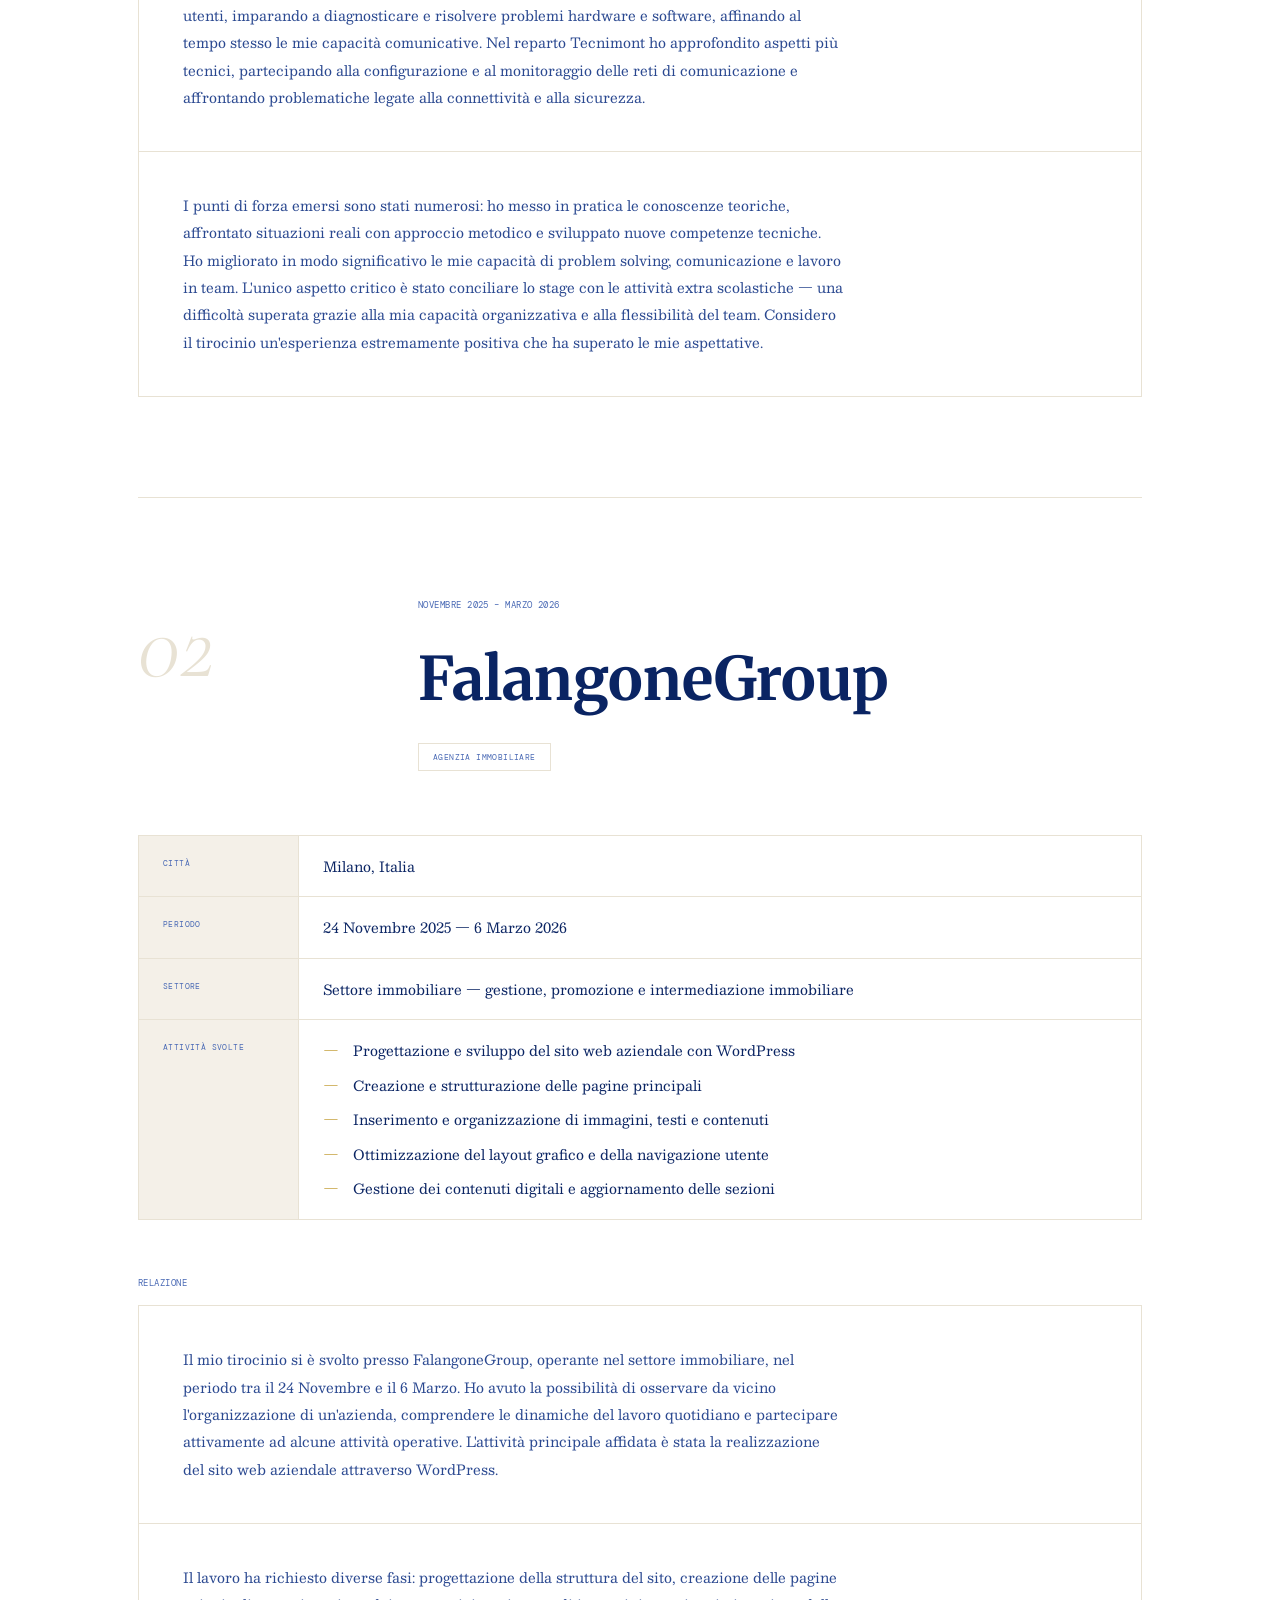
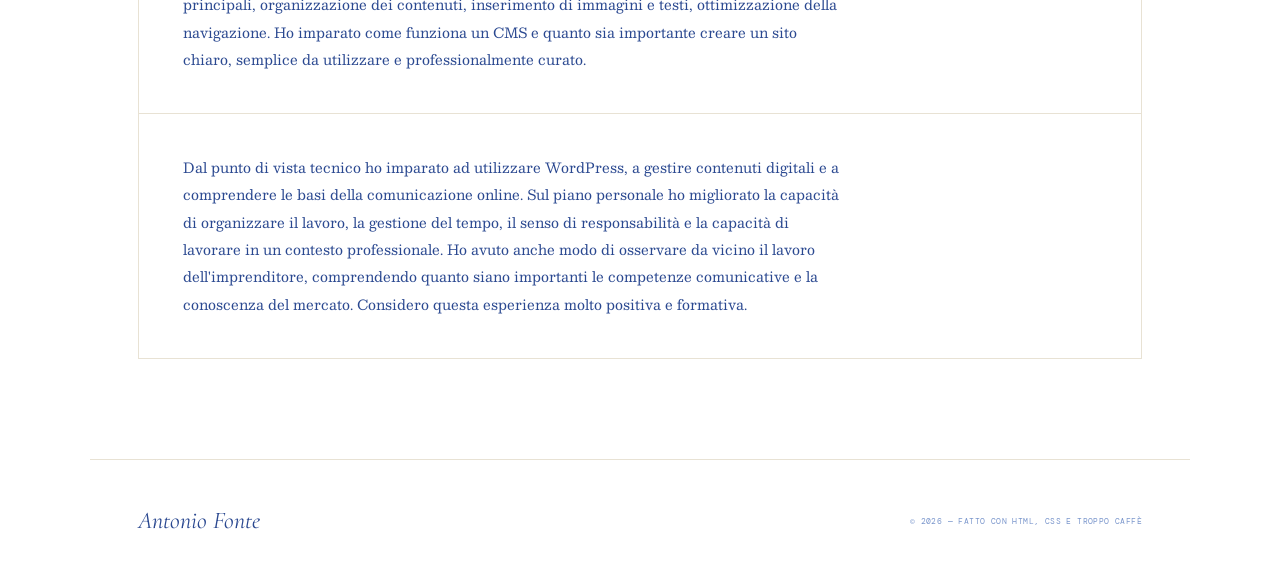
==== commit 2a1d817d: "nk s" ====
--- a/stage.html
+++ b/stage.html
@@ -7,7 +7,7 @@
   <title>Antonio Fonte — Stage</title>
   <link rel="preconnect" href="https://fonts.googleapis.com">
   <link rel="preconnect" href="https://fonts.gstatic.com" crossorigin>
-  <link href="https://fonts.googleapis.com/css2?family=DM+Serif+Display:ital@0;1&family=DM+Mono:wght@400;500&family=DM+Sans:ital,opsz,wght@0,9..40,300;0,9..40,400;0,9..40,500;1,9..40,300&display=swap" rel="stylesheet">
+  <link href="https://fonts.googleapis.com/css2?family=Merriweather:ital,wght@0,400;0,700;1,400;1,700&family=Cormorant+Garamond:ital,wght@0,300;0,400;0,500;1,300;1,400;1,500&family=Besley:ital,wght@0,300;0,400;0,500;1,300;1,400&family=DM+Mono:wght@400;500&display=swap" rel="stylesheet">
   <link rel="stylesheet" href="style.css">
 </head>
 <body>
--- a/style.css
+++ b/style.css
@@ -2,24 +2,24 @@
 *, *::before, *::after { box-sizing: border-box; margin: 0; padding: 0; }
 html { scroll-behavior: smooth; font-size: 16px; }
 
-@import url('https://fonts.googleapis.com/css2?family=DM+Serif+Display:ital@0;1&family=DM+Mono:wght@400;500&family=DM+Sans:ital,opsz,wght@0,9..40,300;0,9..40,400;0,9..40,500;1,9..40,300&display=swap');
+@import url('https://fonts.googleapis.com/css2?family=Merriweather:ital,wght@0,400;0,700;1,400;1,700&family=Cormorant+Garamond:ital,wght@0,300;0,400;0,500;1,300;1,400;1,500&family=Besley:ital,wght@0,300;0,400;0,500;1,300;1,400&family=DM+Mono:wght@400;500&display=swap');
 
 :root {
-  --cream:      #f7f3ec;
-  --cream-2:    #ede8df;
-  --cream-3:    #e2dbd0;
-  --ink:        #1a1714;
-  --ink-2:      #2e2a25;
-  --ink-3:      #5a5248;
-  /* FIX: #9a9088 → #6b6560 per superare WCAG 4.5:1 */
-  --ink-4:      #6b6560;
-  --ink-5:      #a09890;
-  --accent:     #8b1a1a;
-  --accent-2:   #a32020;
-  --gold:       #b8960c;
-
-  --ff-display: 'DM Serif Display', Georgia, serif;
-  --ff-text:    'DM Sans', system-ui, sans-serif;
+  --cream:      #ffffff;
+  --cream-2:    #f4f0e8;
+  --cream-3:    #e8e2d4;
+  --ink:        #0A2463;
+  --ink-2:      #0d2e7a;
+  --ink-3:      #2a4890;
+  --ink-4:      #4a6ab5;
+  --ink-5:      #7a96cc;
+  --accent:     #C9A84C;
+  --accent-2:   #e0bc5a;
+  --gold:       #C9A84C;
+
+  --ff-display: 'Merriweather', Georgia, serif;
+  --ff-sub:     'Cormorant Garamond', Georgia, serif;
+  --ff-text:    'Besley', Georgia, serif;
   --ff-mono:    'DM Mono', 'Courier New', monospace;
   --max:        1100px;
   --col:        680px;
@@ -47,7 +47,6 @@
 p { color: var(--ink-3); }
 
 /* ── CURSOR ──────────────────────────────────────── */
-/* Usa transform (GPU compositor) invece di left/top — zero reflow */
 .cur {
   position: fixed;
   top: 0; left: 0;
@@ -72,7 +71,6 @@
 }
 .cur.hover { width: 10px; height: 10px; background: var(--accent); }
 .cur-ring.hover { width: 44px; height: 44px; border-color: rgba(139,26,26,0.5); }
-/* FIX: cursor ripristinato su dispositivi touch e reduced-motion */
 @media (hover: none) { .cur, .cur-ring { display: none; } body { cursor: auto; } }
 @media (prefers-reduced-motion: reduce) { .cur, .cur-ring { display: none; } body { cursor: auto; } }
 
@@ -148,13 +146,12 @@
 .egg-box h2 {
   font-family: var(--ff-display);
   font-size: 32px;
-  font-weight: 400;
+  font-weight: 700;
   color: var(--cream);
   margin-bottom: 16px;
   font-style: italic;
 }
 .egg-box p { color: var(--ink-5); font-size: 14px; margin-bottom: 32px; max-width: none; }
-/* FIX: <span> → <button> per accessibilità da tastiera */
 .egg-close {
   font-family: var(--ff-mono);
   font-size: 9px;
@@ -207,8 +204,8 @@
   justify-content: space-between;
 }
 .nav-logo {
-  font-family: var(--ff-display);
-  font-size: 18px;
+  font-family: var(--ff-sub);
+  font-size: 20px;
   font-weight: 400;
   font-style: italic;
   color: var(--ink);
@@ -255,7 +252,6 @@
   padding: 0 48px;
 }
 
-/* thin rule */
 .rule {
   width: 100%;
   height: 1px;
@@ -263,7 +259,6 @@
   margin: 0;
 }
 
-/* label */
 .lbl {
   font-family: var(--ff-mono);
   font-size: 9px;
@@ -272,7 +267,6 @@
   color: var(--ink-4);
 }
 
-/* highlight span */
 .hl {
   color: var(--accent);
   font-style: italic;
@@ -316,10 +310,10 @@
 }
 h1 {
   font-family: var(--ff-display);
-  font-size: clamp(64px, 10vw, 120px);
-  font-weight: 400;
-  line-height: .92;
-  letter-spacing: -.01em;
+  font-size: clamp(56px, 9vw, 110px);
+  font-weight: 700;
+  line-height: .95;
+  letter-spacing: -.02em;
   color: var(--ink);
   margin-bottom: 40px;
 }
@@ -335,7 +329,6 @@
   line-height: 1.9;
   max-width: 340px;
 }
-/* FIX: CTA primaria aggiunta sotto la descrizione */
 .hero-cta {
   display: flex;
   gap: 12px;
@@ -388,7 +381,7 @@
   gap: 4px;
 }
 .hero-stat-n {
-  font-family: var(--ff-display);
+  font-family: var(--ff-sub);
   font-size: 52px;
   font-weight: 400;
   color: var(--ink);
@@ -436,9 +429,9 @@
   gap: 8px;
 }
 .section-number {
-  font-family: var(--ff-display);
+  font-family: var(--ff-sub);
   font-size: 96px;
-  font-weight: 400;
+  font-weight: 300;
   color: var(--cream-3);
   line-height: 1;
   display: block;
@@ -447,10 +440,10 @@
 h2 {
   font-family: var(--ff-display);
   font-size: clamp(28px, 4vw, 44px);
-  font-weight: 400;
+  font-weight: 700;
   letter-spacing: -.01em;
   color: var(--ink);
-  line-height: 1.1;
+  line-height: 1.15;
 }
 .bio {
   font-size: 16px;
@@ -517,7 +510,7 @@
 .num-card:hover { background: var(--cream-2); }
 .num-n {
   display: block;
-  font-family: var(--ff-display);
+  font-family: var(--ff-sub);
   font-size: clamp(48px, 5vw, 68px);
   font-weight: 400;
   color: var(--ink);
@@ -578,9 +571,9 @@
 .comp-item:first-child { border-top: 1px solid var(--cream-3); }
 .comp-item:hover { padding-left: 12px; }
 .comp-name {
-  font-family: var(--ff-display);
-  font-size: 22px;
-  font-weight: 400;
+  font-family: var(--ff-sub);
+  font-size: 24px;
+  font-weight: 500;
   color: var(--ink);
 }
 .comp-right {
@@ -602,13 +595,13 @@
   width: 0;
   transition: width 1.6s cubic-bezier(.16,1,.3,1);
 }
-.comp-pct {
-  font-family: var(--ff-display);
-  font-size: 18px;
-  font-weight: 400;
-  color: var(--ink-4);
-  min-width: 36px;
+/* FIX: sostituito .comp-pct con .comp-badge — sistema stelle al posto delle percentuali */
+.comp-badge {
+  font-size: 13px;
+  color: var(--accent);
+  min-width: 80px;
   text-align: right;
+  letter-spacing: 2px;
 }
 .comp-lvl {
   font-family: var(--ff-mono);
@@ -616,7 +609,7 @@
   letter-spacing: 0.05em;
   text-transform: uppercase;
   color: var(--ink-5);
-  min-width: 60px;
+  min-width: 70px;
 }
 
 /* ── PROGETTI ─────────────────────────────────────── */
@@ -663,9 +656,9 @@
   justify-content: space-between;
 }
 .proj-title {
-  font-family: var(--ff-display);
-  font-size: clamp(22px, 2.5vw, 30px);
-  font-weight: 400;
+  font-family: var(--ff-sub);
+  font-size: clamp(22px, 2.5vw, 32px);
+  font-weight: 500;
   color: var(--ink);
   margin-bottom: 12px;
 }
@@ -691,16 +684,16 @@
   overflow: hidden;
   position: relative;
 }
-/* FIX: aspect-ratio per evitare layout shift */
 .proj-img-wrap img {
   width: 100%;
   height: 100%;
   object-fit: cover;
   display: block;
-  filter: saturate(.5) brightness(.95);
+  /* FIX: saturate aumentato da .5 a .85, brightness portato a 1 */
+  filter: saturate(.85) brightness(1);
   transition: transform .7s cubic-bezier(.16,1,.3,1), filter .4s;
 }
-.proj-item:hover .proj-img-wrap img { transform: scale(1.04); filter: saturate(.7) brightness(1); }
+.proj-item:hover .proj-img-wrap img { transform: scale(1.04); filter: saturate(1) brightness(1.02); }
 
 /* ── NOW ──────────────────────────────────────────── */
 #now {
@@ -800,11 +793,12 @@
 .cv-row:last-child { border-bottom: none; }
 .cv-row:hover { background: var(--cream-2); margin: 0 -20px; padding-left: 20px; padding-right: 20px; }
 .cv-period {
-  font-family: var(--ff-display);
-  font-size: 15px;
+  font-family: var(--ff-sub);
+  font-size: 17px;
   font-weight: 400;
   color: var(--ink-4);
   padding-top: 2px;
+  font-style: italic;
 }
 .cv-content h3 {
   font-family: var(--ff-mono);
@@ -912,8 +906,8 @@
   gap: 16px;
 }
 .footer-logo {
-  font-family: var(--ff-display);
-  font-size: 22px;
+  font-family: var(--ff-sub);
+  font-size: 24px;
   font-weight: 400;
   font-style: italic;
   color: var(--ink-3);
@@ -951,31 +945,28 @@
   .cv-row:hover { margin: 0; padding-left: 0; padding-right: 0; }
   .nav-logo { font-size: 15px; }
   .hero-cta { flex-direction: column; }
+  .comp-bar-wrap { width: 80px; }
+  .comp-badge { min-width: 60px; font-size: 11px; }
 }
 @media (max-width: 520px) {
   .numeri-grid { grid-template-columns: 1fr; }
   .num-card { border-right: none; }
   section { padding-top: 80px; padding-bottom: 80px; }
   .comp-bar-wrap { width: 60px; }
+  .comp-badge { display: none; }
 }
 
 
 /* ══ STAGE PAGE ═════════════════════════════════════ */
-/* Nota: le variabili :root sono già definite sopra — questo blocco
-   contiene solo i componenti specifici della pagina stage */
-
-.lbl { font-family: var(--ff-mono); font-size: 9px; letter-spacing: 0.05em; text-transform: uppercase; color: var(--ink-4); }
-
-/* INTRO */
+
 #intro {
   padding: 120px 0 80px;
   display: grid; grid-template-columns: 200px 1fr; gap: 0 80px;
   border-bottom: 1px solid var(--cream-3);
 }
-.s-num { font-family: var(--ff-display); font-size: 96px; font-weight: 400;
+.s-num { font-family: var(--ff-sub); font-size: 96px; font-weight: 300;
   color: var(--cream-3); line-height: 1; display: block; font-style: italic; }
 
-/* STAGE SECTION */
 .stage-section {
   padding: 100px 0;
   border-bottom: 1px solid var(--cream-3);
@@ -985,12 +976,12 @@
   margin-bottom: 64px; align-items: start;
 }
 .stage-n {
-  font-family: var(--ff-display); font-size: 96px; font-weight: 400;
+  font-family: var(--ff-sub); font-size: 96px; font-weight: 300;
   color: var(--cream-3); display: block; line-height: 1; font-style: italic;
 }
 .stage-title-area { display: flex; flex-direction: column; gap: 12px; }
 .stage-company {
-  font-family: var(--ff-display); font-size: clamp(36px,5vw,60px); font-weight: 400;
+  font-family: var(--ff-display); font-size: clamp(36px,5vw,60px); font-weight: 700;
   color: var(--ink);
 }
 .stage-badge {
@@ -999,7 +990,6 @@
   display: inline-block; width: fit-content;
 }
 
-/* INFO SCHEDA */
 .scheda {
   border: 1px solid var(--cream-3);
   margin-bottom: 56px;
@@ -1023,7 +1013,6 @@
 .act-list li { font-size: 14px; font-weight: 300; color: var(--ink); display: flex; gap: 14px; align-items: flex-start; }
 .act-list li::before { content: '—'; color: var(--accent); font-family: var(--ff-display); flex-shrink: 0; }
 
-/* RELAZIONE */
 .relazione-title {
   font-family: var(--ff-mono); font-size: 9px; letter-spacing: 0.05em; text-transform: uppercase;
   color: var(--ink-4); border-bottom: 1px solid var(--cream-3);
@@ -1050,7 +1039,6 @@
 .rel-block:hover::before { transform: scaleY(1); }
 .rel-block p { font-size: 14px; font-weight: 300; line-height: 1.95; color: var(--ink-3); max-width: 660px; }
 
-/* STAGE RESPONSIVE */
 @media (max-width: 860px) {
   #intro, .stage-header { grid-template-columns: 1fr; gap: 24px; }
   .s-num, .stage-n { display: none; }
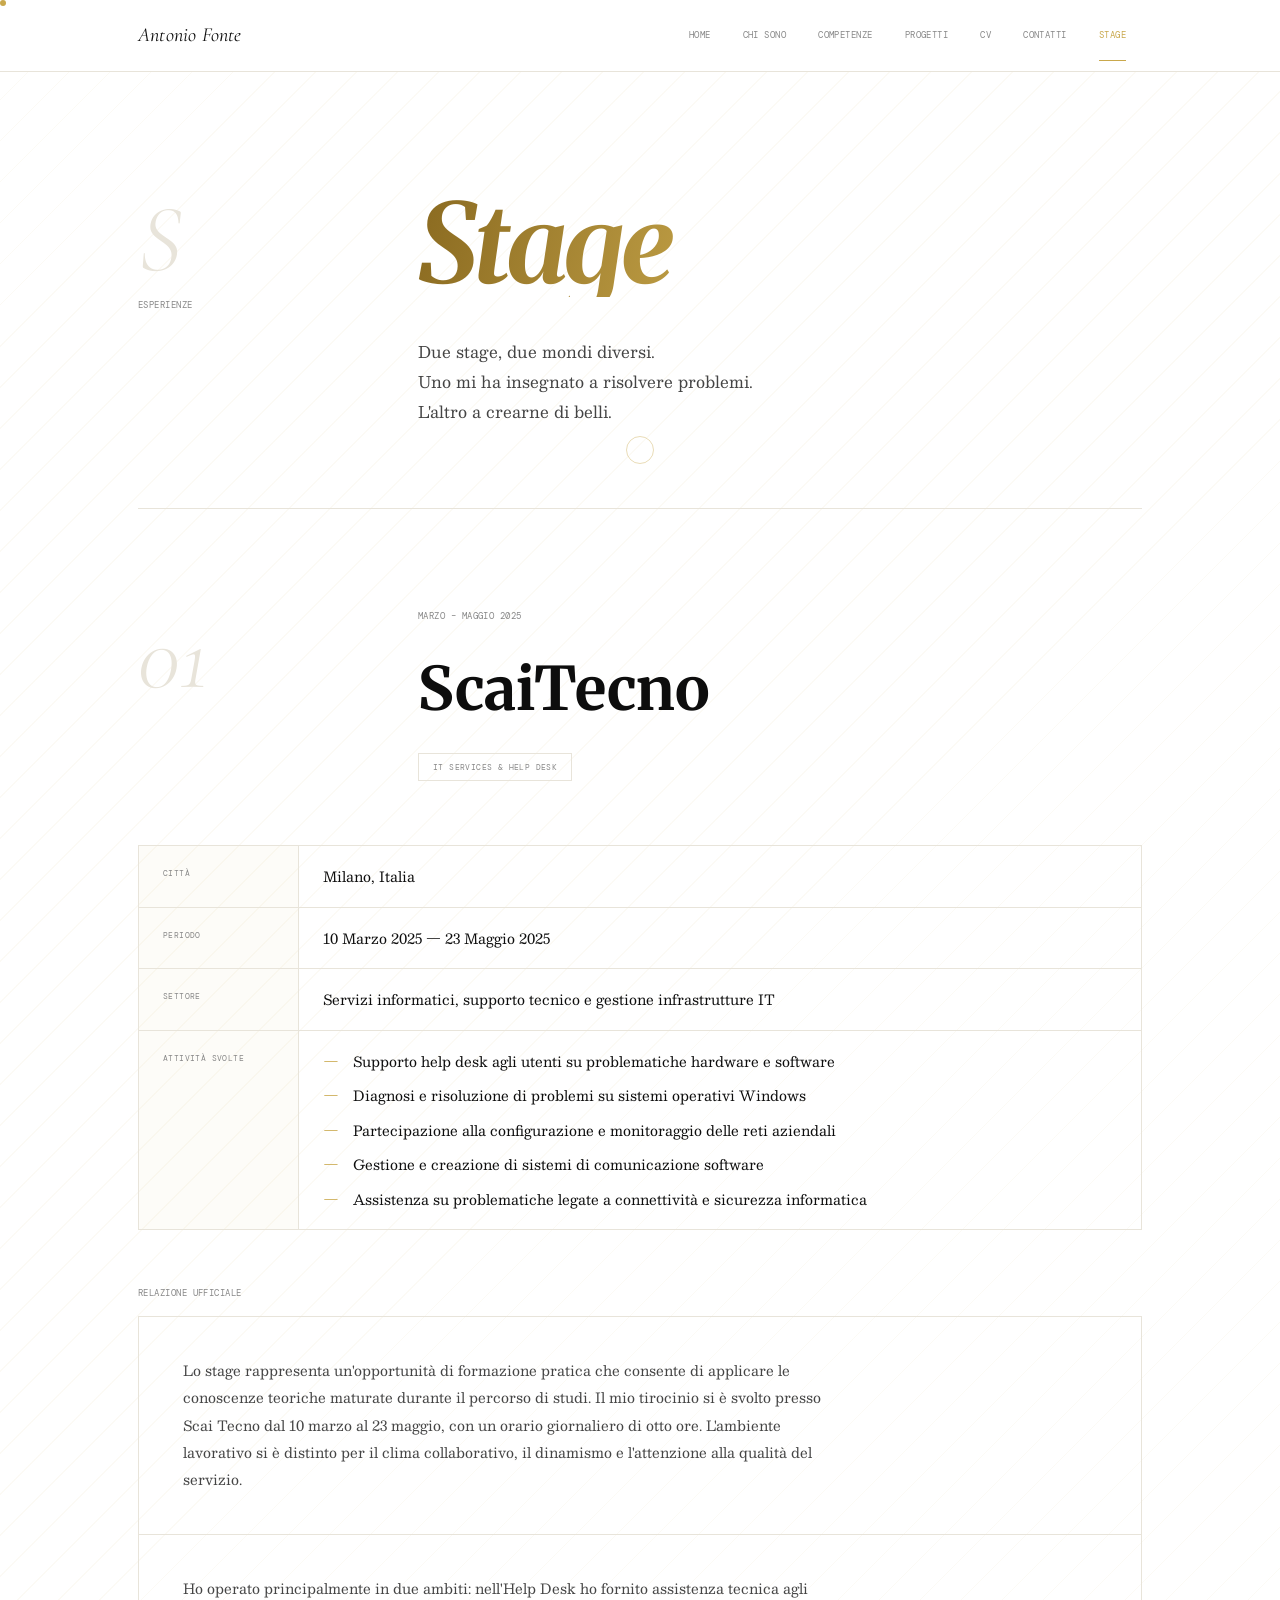
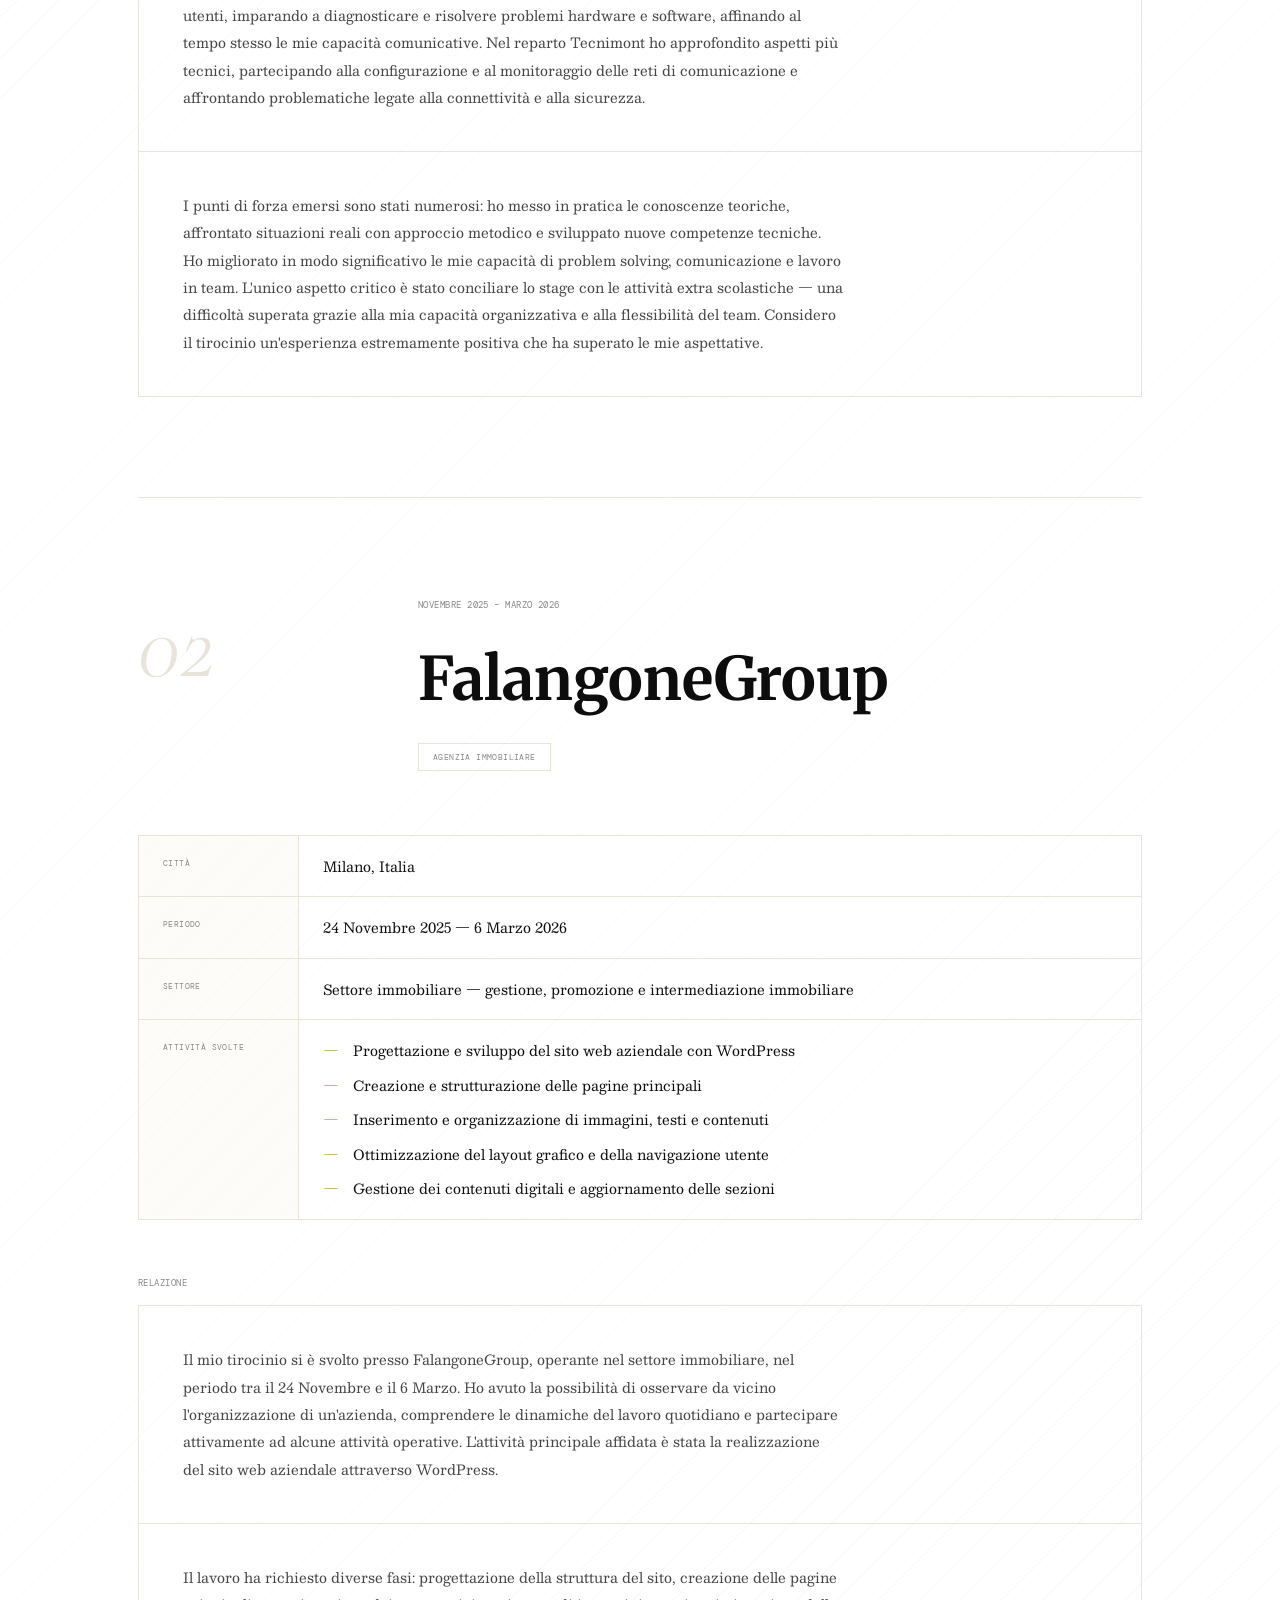
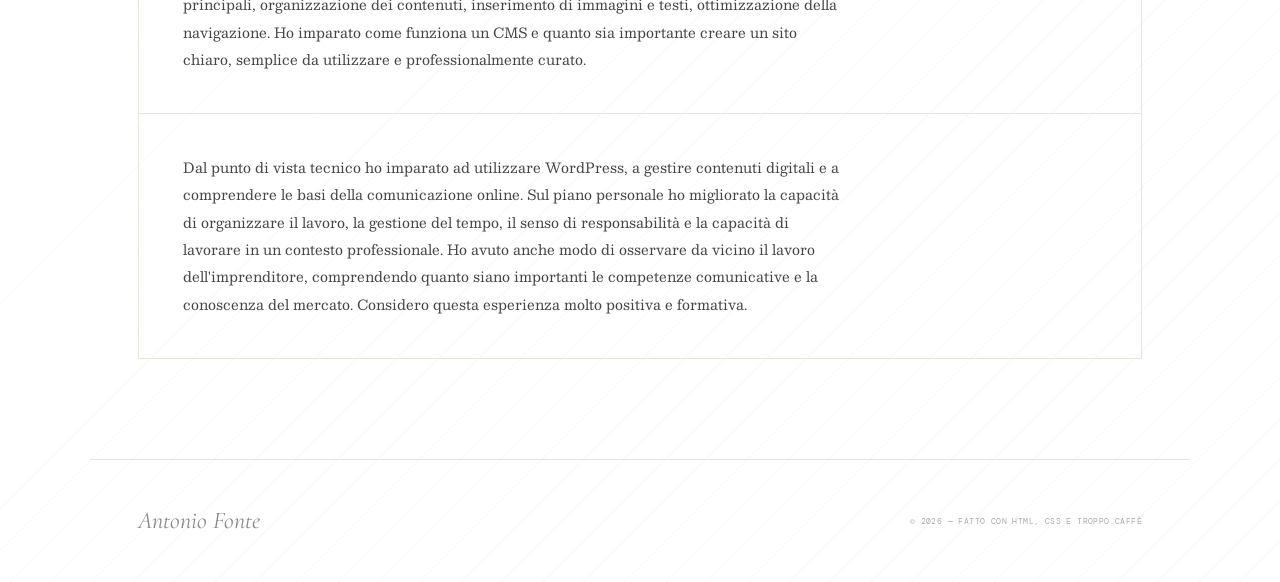
==== commit db9618c4: "cup" ====
--- a/stage.html
+++ b/stage.html
@@ -9,6 +9,113 @@
   <link rel="preconnect" href="https://fonts.gstatic.com" crossorigin>
   <link href="https://fonts.googleapis.com/css2?family=Merriweather:ital,wght@0,400;0,700;1,400;1,700&family=Cormorant+Garamond:ital,wght@0,300;0,400;0,500;1,300;1,400;1,500&family=Besley:ital,wght@0,300;0,400;0,500;1,300;1,400&family=DM+Mono:wght@400;500&display=swap" rel="stylesheet">
   <link rel="stylesheet" href="style.css">
+  <style>
+    /* ── PAGE FADE-IN simmetrico ── */
+    @keyframes pageFadeIn {
+      from { opacity: 0; }
+      to   { opacity: 1; }
+    }
+    body {
+      animation: pageFadeIn 0.4s ease forwards;
+    }
+
+    /* ── SCROLL REVEAL direzionale ── */
+    section.reveal-left  { transform: translateX(-20px); }
+    section.reveal-right { transform: translateX(20px); }
+    section.reveal-left.vis,
+    section.reveal-right.vis { transform: translateX(0); }
+
+    /* ── STAGGER scheda-row ── */
+    .scheda-row {
+      opacity: 0;
+      transform: translateY(14px);
+      transition: opacity 0.55s cubic-bezier(.16,1,.3,1), transform 0.55s cubic-bezier(.16,1,.3,1), background 0.2s;
+    }
+    .stage-section.vis .scheda-row:nth-child(1) { transition-delay: 60ms; }
+    .stage-section.vis .scheda-row:nth-child(2) { transition-delay: 130ms; }
+    .stage-section.vis .scheda-row:nth-child(3) { transition-delay: 200ms; }
+    .stage-section.vis .scheda-row:nth-child(4) { transition-delay: 270ms; }
+    .stage-section.vis .scheda-row { opacity: 1; transform: translateY(0); }
+
+    /* ── STAGGER act-list li ── */
+    .act-list li {
+      opacity: 0;
+      transform: translateX(-10px);
+      transition: opacity 0.5s cubic-bezier(.16,1,.3,1), transform 0.5s cubic-bezier(.16,1,.3,1);
+    }
+    .stage-section.vis .act-list li:nth-child(1) { transition-delay: 300ms; }
+    .stage-section.vis .act-list li:nth-child(2) { transition-delay: 380ms; }
+    .stage-section.vis .act-list li:nth-child(3) { transition-delay: 460ms; }
+    .stage-section.vis .act-list li:nth-child(4) { transition-delay: 540ms; }
+    .stage-section.vis .act-list li:nth-child(5) { transition-delay: 620ms; }
+    .stage-section.vis .act-list li { opacity: 1; transform: translateX(0); }
+
+    /* ── STAGGER rel-block ── */
+    .rel-block {
+      opacity: 0;
+      transform: translateY(20px);
+      transition: opacity 0.65s cubic-bezier(.16,1,.3,1), transform 0.65s cubic-bezier(.16,1,.3,1), background 0.2s;
+    }
+    .rel-block::before {
+      content: '';
+      position: absolute; left: 0; top: 0; bottom: 0;
+      width: 2px; background: var(--accent);
+      transform: scaleY(0); transform-origin: bottom;
+      transition: transform .4s cubic-bezier(.16,1,.3,1);
+    }
+    .rel-block:hover::before { transform: scaleY(1); }
+    .stage-section.vis .rel-block:nth-child(1) { transition-delay: 100ms; }
+    .stage-section.vis .rel-block:nth-child(2) { transition-delay: 200ms; }
+    .stage-section.vis .rel-block:nth-child(3) { transition-delay: 300ms; }
+    .stage-section.vis .rel-block { opacity: 1; transform: translateY(0); }
+
+    /* ── STAGE HEADER numero animato ── */
+    .stage-n {
+      display: block;
+      transition: color 0.6s ease, transform 0.6s cubic-bezier(.16,1,.3,1);
+    }
+    .stage-section.vis .stage-n {
+      animation: stageNumIn 0.8s cubic-bezier(.16,1,.3,1) both;
+    }
+    @keyframes stageNumIn {
+      from { opacity: 0; transform: translateY(30px); }
+      to   { opacity: 1; transform: translateY(0); }
+    }
+
+    /* ── STAGE COMPANY titolo ── */
+    .stage-company {
+      opacity: 0;
+      transform: translateY(16px);
+      transition: opacity 0.7s cubic-bezier(.16,1,.3,1) 0.1s, transform 0.7s cubic-bezier(.16,1,.3,1) 0.1s;
+    }
+    .stage-section.vis .stage-company { opacity: 1; transform: translateY(0); }
+
+    /* ── STAGE BADGE ── */
+    .stage-badge {
+      opacity: 0;
+      transform: translateY(10px);
+      transition: opacity 0.6s cubic-bezier(.16,1,.3,1) 0.2s, transform 0.6s cubic-bezier(.16,1,.3,1) 0.2s;
+    }
+    .stage-section.vis .stage-badge { opacity: 1; transform: translateY(0); }
+
+    /* ── INTRO heading stagger ── */
+    #intro h1 {
+      opacity: 0;
+      transform: translateY(24px);
+      transition: opacity 0.8s cubic-bezier(.16,1,.3,1) 0.1s, transform 0.8s cubic-bezier(.16,1,.3,1) 0.1s;
+    }
+    #intro.vis h1 { opacity: 1; transform: translateY(0); }
+    #intro p {
+      opacity: 0;
+      transform: translateY(16px);
+      transition: opacity 0.7s cubic-bezier(.16,1,.3,1) 0.25s, transform 0.7s cubic-bezier(.16,1,.3,1) 0.25s;
+    }
+    #intro.vis p { opacity: 1; transform: translateY(0); }
+
+    /* ── CURSOR su stage-section e scheda-row ── */
+    .stage-section, .scheda-row { cursor: none; }
+    @media (hover: none) { .stage-section, .scheda-row { cursor: auto; } }
+  </style>
 </head>
 <body>
 
@@ -37,6 +144,7 @@
 
   <main>
 
+    <!-- INTRO -->
     <section id="intro" class="vis" style="opacity:1;transform:none;">
       <div>
         <span class="s-num">S</span>
@@ -53,7 +161,7 @@
     </section>
 
     <!-- STAGE 1 — ScaiTecno -->
-    <section class="stage-section">
+    <section class="stage-section reveal-right">
       <div class="stage-header">
         <span class="stage-n">01</span>
         <div class="stage-title-area">
@@ -109,7 +217,7 @@
     </section>
 
     <!-- STAGE 2 — FalangoneGroup -->
-    <section class="stage-section" style="border-bottom:none;">
+    <section class="stage-section reveal-left" style="border-bottom:none;">
       <div class="stage-header">
         <span class="stage-n">02</span>
         <div class="stage-title-area">
@@ -199,16 +307,20 @@
       setTimeout(dismiss, 1600);
     })();
 
+
     /* ── PAGE FADE ───────────────────────────────────── */
-    document.querySelectorAll('a[href]').forEach(link => {
-      const href = link.getAttribute('href');
-      if (!href || href.startsWith('#') || href.startsWith('mailto') || href.startsWith('http')) return;
-      link.addEventListener('click', e => {
-        e.preventDefault();
-        document.body.classList.add('page-out');
-        setTimeout(() => { window.location.href = href; }, 380);
+    (function initPageFade() {
+      document.querySelectorAll('a[href]').forEach(link => {
+        const href = link.getAttribute('href');
+        if (!href || href.startsWith('#') || href.startsWith('mailto') || href.startsWith('http')) return;
+        link.addEventListener('click', e => {
+          e.preventDefault();
+          document.body.classList.add('page-out');
+          setTimeout(() => { window.location.href = href; }, 380);
+        });
       });
-    });
+    })();
+
 
     /* ── CURSOR MAGNETICO ────────────────────────────── */
     (function initCursor() {
@@ -223,6 +335,9 @@
       let magnetX = null, magnetY = null;
       let paused = false;
 
+      const LERP_NORMAL = 0.12;
+      const LERP_HOVER  = 0.18;
+
       document.addEventListener('mousemove', e => {
         mx = e.clientX; my = e.clientY;
         dot.style.transform = `translate(calc(-50% + ${mx}px), calc(-50% + ${my}px))`;
@@ -232,7 +347,7 @@
         if (!paused) {
           const tx   = magnetX !== null ? magnetX : mx;
           const ty   = magnetY !== null ? magnetY : my;
-          const lerp = magnetX !== null ? 0.18 : 0.12;
+          const lerp = magnetX !== null ? LERP_HOVER : LERP_NORMAL;
           rx += (tx - rx) * lerp;
           ry += (ty - ry) * lerp;
           ring.style.transform = `translate(calc(-50% + ${rx}px), calc(-50% + ${ry}px))`;
@@ -244,23 +359,35 @@
       dot.style.left = ring.style.left = '0';
       dot.style.top  = ring.style.top  = '0';
 
-      document.querySelectorAll('a, button').forEach(el => {
-        el.addEventListener('mouseenter', e => {
-          const r = e.currentTarget.getBoundingClientRect();
-          magnetX = r.left + r.width / 2;
-          magnetY = r.top  + r.height / 2;
-          dot.classList.add('hover');
-          ring.classList.add('hover');
-        });
-        el.addEventListener('mouseleave', () => {
-          magnetX = magnetY = null;
-          dot.classList.remove('hover');
-          ring.classList.remove('hover');
-        });
+      const INTERACTIVE = 'a, button, .stage-section, .scheda-row, .rel-block';
+
+      function onEnter(e) {
+        const rect = e.currentTarget.getBoundingClientRect();
+        magnetX = rect.left + rect.width  / 2;
+        magnetY = rect.top  + rect.height / 2;
+        dot.classList.add('hover');
+        ring.classList.add('hover');
+      }
+      function onMove(e) {
+        const rect = e.currentTarget.getBoundingClientRect();
+        magnetX = rect.left + rect.width  / 2;
+        magnetY = rect.top  + rect.height / 2;
+      }
+      function onLeave() {
+        magnetX = magnetY = null;
+        dot.classList.remove('hover');
+        ring.classList.remove('hover');
+      }
+
+      document.querySelectorAll(INTERACTIVE).forEach(el => {
+        el.addEventListener('mouseenter', onEnter);
+        el.addEventListener('mousemove',  onMove);
+        el.addEventListener('mouseleave', onLeave);
       });
     })();
 
-    /* ── SCROLL REVEAL ───────────────────────────────── */
+
+    /* ── SCROLL REVEAL con stagger elementi ──────────── */
     (function initReveal() {
       const obs = new IntersectionObserver(entries => {
         entries.forEach(e => {
@@ -268,12 +395,13 @@
           e.target.classList.add('vis');
           obs.unobserve(e.target);
         });
-      }, { threshold: 0.07, rootMargin: '0px 0px -40px 0px' });
+      }, { threshold: 0.06, rootMargin: '0px 0px -40px 0px' });
 
       document.querySelectorAll('section').forEach(s => {
         if (!s.classList.contains('vis')) obs.observe(s);
       });
     })();
+
   </script>
 
 </body>
--- a/style.css
+++ b/style.css
@@ -6,13 +6,13 @@
 
 :root {
   --cream:      #ffffff;
-  --cream-2:    #f4f0e8;
-  --cream-3:    #e8e2d4;
-  --ink:        #0A2463;
-  --ink-2:      #0d2e7a;
-  --ink-3:      #2a4890;
-  --ink-4:      #4a6ab5;
-  --ink-5:      #7a96cc;
+  --cream-2:    #f5f2ec;
+  --cream-3:    #e8e4da;
+  --ink:        #0d0d0d;
+  --ink-2:      #1a1a1a;
+  --ink-3:      #444444;
+  --ink-4:      #888888;
+  --ink-5:      #aaaaaa;
   --accent:     #C9A84C;
   --accent-2:   #e0bc5a;
   --gold:       #C9A84C;
@@ -25,13 +25,20 @@
   --col:        680px;
 }
 
-::selection { background: var(--ink); color: var(--cream); }
+::selection { background: var(--accent); color: #fff; }
 ::-webkit-scrollbar { width: 3px; }
 ::-webkit-scrollbar-track { background: var(--cream); }
-::-webkit-scrollbar-thumb { background: var(--ink-4); }
+::-webkit-scrollbar-thumb { background: rgba(201,168,76,0.5); }
 
 body {
-  background: var(--cream);
+  background-color: #ffffff;
+  background-image: repeating-linear-gradient(
+    -45deg,
+    transparent,
+    transparent 28px,
+    rgba(201,168,76,0.055) 28px,
+    rgba(201,168,76,0.055) 29px
+  );
   color: var(--ink);
   font-family: var(--ff-text);
   font-weight: 400;
@@ -43,131 +50,130 @@
 body.page-out { opacity: 0; transition: opacity 0.4s; }
 
 a { color: inherit; text-decoration: none; }
-a:focus-visible { outline: 2px solid var(--ink); outline-offset: 3px; border-radius: 2px; }
+a:focus-visible { outline: 2px solid var(--accent); outline-offset: 3px; border-radius: 2px; }
 p { color: var(--ink-3); }
 
 /* ── CURSOR ──────────────────────────────────────── */
 .cur {
-  position: fixed;
-  top: 0; left: 0;
+  position: fixed; top: 0; left: 0;
   width: 6px; height: 6px;
-  background: var(--ink);
+  background: var(--accent);
   border-radius: 50%;
-  pointer-events: none;
-  z-index: 9999;
+  pointer-events: none; z-index: 9999;
   will-change: transform;
   transition: width .15s, height .15s, background .15s;
 }
 .cur-ring {
-  position: fixed;
-  top: 0; left: 0;
+  position: fixed; top: 0; left: 0;
   width: 28px; height: 28px;
-  border: 1px solid rgba(26,23,20,0.35);
+  border: 1px solid rgba(201,168,76,0.4);
   border-radius: 50%;
-  pointer-events: none;
-  z-index: 9998;
+  pointer-events: none; z-index: 9998;
   will-change: transform;
   transition: width .3s, height .3s, border-color .3s;
 }
-.cur.hover { width: 10px; height: 10px; background: var(--accent); }
-.cur-ring.hover { width: 44px; height: 44px; border-color: rgba(139,26,26,0.5); }
+.cur.hover  { width: 10px; height: 10px; background: var(--accent); }
+.cur-ring.hover { width: 44px; height: 44px; border-color: rgba(201,168,76,0.6); }
 @media (hover: none) { .cur, .cur-ring { display: none; } body { cursor: auto; } }
 @media (prefers-reduced-motion: reduce) { .cur, .cur-ring { display: none; } body { cursor: auto; } }
 
 /* ── PAGE LOADER ─────────────────────────────────── */
 .loader {
-  position: fixed;
-  inset: 0;
-  background: var(--ink);
+  position: fixed; inset: 0;
+  background: #0d0d0d;
   z-index: 10000;
-  display: flex;
-  align-items: center;
-  justify-content: center;
-  flex-direction: column;
-  gap: 32px;
+  display: flex; align-items: center; justify-content: center;
+  flex-direction: column; gap: 32px;
   transition: opacity .5s ease, visibility .5s ease;
 }
 .loader.done { opacity: 0; visibility: hidden; pointer-events: none; }
 .loader-name {
   font-family: var(--ff-display);
   font-size: clamp(32px, 6vw, 60px);
-  font-weight: 400;
-  color: var(--cream);
+  font-weight: 700;
+  font-style: italic;
   letter-spacing: 0.02em;
-  font-style: italic;
+  background: linear-gradient(
+    105deg,
+    #7a6020 0%, #C9A84C 18%, #f0d980 30%,
+    #fff8d0 38%, #e8c860 44%, #C9A84C 55%,
+    #f5e090 65%, #ffffff 70%, #d4a940 78%,
+    #9a7530 88%, #C9A84C 100%
+  );
+  background-size: 250% auto;
+  -webkit-background-clip: text;
+  -webkit-text-fill-color: transparent;
+  background-clip: text;
+  animation: sheen 4s linear infinite;
 }
 .loader-line {
   width: 160px; height: 1px;
-  background: rgba(247,243,236,0.15);
-  position: relative;
-  overflow: hidden;
+  background: rgba(201,168,76,0.2);
+  position: relative; overflow: hidden;
 }
 .loader-line::after {
   content: '';
-  position: absolute;
-  inset: 0;
-  background: var(--cream);
+  position: absolute; inset: 0;
+  background: linear-gradient(90deg, #7a6020, #C9A84C, #fff8d0, #C9A84C, #7a6020);
   transform: translateX(-100%);
-  animation: lload .75s cubic-bezier(.4,0,.2,1) forwards;
+  animation: lload .9s cubic-bezier(.4,0,.2,1) forwards;
 }
 @keyframes lload { to { transform: translateX(0); } }
 
 /* ── EASTER EGG ──────────────────────────────────── */
 .egg {
-  position: fixed;
-  inset: 0;
-  background: rgba(26,23,20,0.96);
+  position: fixed; inset: 0;
+  background: rgba(10,10,10,0.96);
   z-index: 9500;
-  display: flex;
-  align-items: center;
-  justify-content: center;
-  opacity: 0;
-  visibility: hidden;
+  display: flex; align-items: center; justify-content: center;
+  opacity: 0; visibility: hidden;
   transition: opacity .4s, visibility .4s;
   backdrop-filter: blur(12px);
 }
 .egg.on { opacity: 1; visibility: visible; }
 .egg-box {
-  max-width: 440px;
-  padding: 64px 56px;
-  text-align: center;
-  border: 1px solid rgba(247,243,236,0.12);
-  background: rgba(26,23,20,0.8);
+  max-width: 440px; padding: 64px 56px; text-align: center;
+  border: 1px solid rgba(201,168,76,0.2);
+  background: rgba(13,13,13,0.9);
   animation: fadeup .5s cubic-bezier(.16,1,.3,1) both;
 }
 .egg-label {
-  font-family: var(--ff-mono);
-  font-size: 9px;
-  letter-spacing: 0.05em;
-  text-transform: uppercase;
-  color: var(--accent-2);
-  margin-bottom: 24px;
+  font-family: var(--ff-mono); font-size: 9px;
+  letter-spacing: 0.05em; text-transform: uppercase;
+  color: var(--accent-2); margin-bottom: 24px;
 }
 .egg-box h2 {
-  font-family: var(--ff-display);
-  font-size: 32px;
-  font-weight: 700;
-  color: var(--cream);
+  font-family: var(--ff-display); font-size: 32px;
+  font-weight: 700; font-style: italic;
+  background: linear-gradient(105deg, #C9A84C, #f0d980, #fff8d0, #C9A84C);
+  background-size: 200% auto;
+  -webkit-background-clip: text; -webkit-text-fill-color: transparent;
+  background-clip: text;
+  animation: sheenSlow 4s linear infinite;
   margin-bottom: 16px;
-  font-style: italic;
-}
-.egg-box p { color: var(--ink-5); font-size: 14px; margin-bottom: 32px; max-width: none; }
+}
+.egg-box p { color: rgba(255,255,255,0.4); font-size: 14px; margin-bottom: 32px; max-width: none; }
 .egg-close {
-  font-family: var(--ff-mono);
-  font-size: 9px;
-  letter-spacing: 0.05em;
-  text-transform: uppercase;
-  color: var(--cream);
-  cursor: none;
-  background: none;
-  border: none;
-  border-bottom: 1px solid rgba(247,243,236,0.3);
-  padding: 0 0 2px 0;
-  opacity: .6;
+  font-family: var(--ff-mono); font-size: 9px;
+  letter-spacing: 0.05em; text-transform: uppercase;
+  color: #fff; cursor: none;
+  background: none; border: none;
+  border-bottom: 1px solid rgba(255,255,255,0.25);
+  padding: 0 0 2px 0; opacity: .5;
   transition: opacity .2s;
 }
 .egg-close:hover, .egg-close:focus-visible { opacity: 1; outline: none; }
 @media (hover: none) { .egg-close { cursor: pointer; } }
+
+/* ── METAL SHEEN KEYFRAMES ───────────────────────── */
+@keyframes sheen {
+  0%   { background-position: -200% center; }
+  100% { background-position: 300% center; }
+}
+@keyframes sheenSlow {
+  0%   { background-position: -300% center; }
+  100% { background-position: 400% center; }
+}
 
 /* ── ANIMATIONS ──────────────────────────────────── */
 @keyframes fadeup {
@@ -180,744 +186,495 @@
 }
 
 section {
-  opacity: 0;
-  transform: translateY(20px);
+  opacity: 0; transform: translateY(20px);
   transition: opacity .9s cubic-bezier(.16,1,.3,1), transform .9s cubic-bezier(.16,1,.3,1);
 }
 section.vis { opacity: 1; transform: translateY(0); }
 
-/* ── NAV ─────────────────────────────────────────── */
-nav {
-  position: sticky;
-  top: 0;
-  z-index: 100;
-  background: rgba(247,243,236,0.92);
-  backdrop-filter: blur(20px);
-  border-bottom: 1px solid var(--cream-3);
-}
-.nav-inner {
-  max-width: var(--max);
-  margin: 0 auto;
-  padding: 0 48px;
-  display: flex;
-  align-items: center;
-  justify-content: space-between;
-}
-.nav-logo {
-  font-family: var(--ff-sub);
-  font-size: 20px;
-  font-weight: 400;
-  font-style: italic;
-  color: var(--ink);
-  letter-spacing: .01em;
-  padding: 18px 0;
-}
-nav ul {
-  list-style: none;
-  display: flex;
-  gap: 0;
-  overflow-x: auto;
-  scrollbar-width: none;
-}
-nav ul::-webkit-scrollbar { display: none; }
-nav a {
-  display: block;
-  padding: 18px 16px;
-  font-family: var(--ff-mono);
-  font-size: 9px;
-  font-weight: 400;
-  letter-spacing: 0.05em;
-  text-transform: uppercase;
-  color: var(--ink-4);
-  white-space: nowrap;
-  transition: color .2s;
-  position: relative;
-}
-nav a::after {
-  content: '';
-  position: absolute;
-  bottom: 0; left: 16px; right: 16px;
-  height: 1px;
-  background: var(--ink);
-  transform: scaleX(0);
-  transition: transform .3s cubic-bezier(.16,1,.3,1);
-}
-nav a:hover, nav a.on { color: var(--ink); }
-nav a:hover::after, nav a.on::after { transform: scaleX(1); }
-
-/* ── LAYOUT ──────────────────────────────────────── */
-main {
-  max-width: var(--max);
-  margin: 0 auto;
-  padding: 0 48px;
-}
-
-.rule {
-  width: 100%;
-  height: 1px;
-  background: var(--cream-3);
-  margin: 0;
-}
-
-.lbl {
-  font-family: var(--ff-mono);
-  font-size: 9px;
-  letter-spacing: 0.05em;
-  text-transform: uppercase;
-  color: var(--ink-4);
-}
-
-.hl {
-  color: var(--accent);
-  font-style: italic;
-  font-weight: inherit;
-}
-
-/* ── HERO ────────────────────────────────────────── */
-#hero {
-  padding: 0;
-  min-height: 94vh;
-  display: grid;
-  grid-template-rows: 1fr auto;
-  border-bottom: 1px solid var(--cream-3);
-  position: relative;
-}
-.hero-body {
-  display: grid;
-  grid-template-columns: 1fr 1fr;
-  align-items: end;
-  padding: 80px 0 0;
-  gap: 0;
-}
-.hero-left { padding-bottom: 64px; }
-.hero-issue {
-  font-family: var(--ff-mono);
-  font-size: 9px;
-  letter-spacing: 0.05em;
-  text-transform: uppercase;
-  color: var(--ink-4);
-  margin-bottom: 48px;
-  display: flex;
-  align-items: center;
-  gap: 16px;
-}
-.hero-issue::before {
-  content: '';
-  display: inline-block;
-  width: 24px;
-  height: 1px;
-  background: var(--ink-4);
-}
+/* ── TITOLI METALLICI ────────────────────────────── */
+/* h1 — prima riga .hl oro, seconda riga nero — come da foto */
 h1 {
   font-family: var(--ff-display);
   font-size: clamp(56px, 9vw, 110px);
   font-weight: 700;
   line-height: .95;
   letter-spacing: -.02em;
+  margin-bottom: 40px;
   color: var(--ink);
-  margin-bottom: 40px;
-}
-h1 em {
-  color: var(--accent);
-  font-style: italic;
-}
-.hero-desc {
-  font-family: var(--ff-text);
-  font-size: 15px;
-  font-weight: 300;
-  color: var(--ink-3);
-  line-height: 1.9;
-  max-width: 340px;
-}
-.hero-cta {
-  display: flex;
-  gap: 12px;
-  margin-top: 32px;
-  flex-wrap: wrap;
-}
-.btn-primary {
-  display: inline-flex;
-  align-items: center;
-  gap: 8px;
-  background: var(--ink);
-  color: var(--cream);
-  font-family: var(--ff-mono);
-  font-size: 9px;
-  letter-spacing: 0.05em;
-  text-transform: uppercase;
-  padding: 13px 24px;
-  border: 1px solid var(--ink);
-  transition: background .25s, color .25s;
-}
-.btn-primary:hover { background: var(--accent); border-color: var(--accent); }
-.btn-secondary {
-  display: inline-flex;
-  align-items: center;
-  gap: 8px;
-  background: transparent;
-  color: var(--ink);
-  font-family: var(--ff-mono);
-  font-size: 9px;
-  letter-spacing: 0.05em;
-  text-transform: uppercase;
-  padding: 13px 24px;
-  border: 1px solid var(--cream-3);
-  transition: border-color .25s, background .25s;
-}
-.btn-secondary:hover { border-color: var(--ink); background: var(--cream-2); }
-
-.hero-right {
-  border-left: 1px solid var(--cream-3);
-  padding: 64px 0 64px 56px;
-  display: flex;
-  flex-direction: column;
-  justify-content: flex-end;
-  gap: 40px;
-  align-self: stretch;
-}
-.hero-stat {
-  display: flex;
-  flex-direction: column;
-  gap: 4px;
-}
-.hero-stat-n {
-  font-family: var(--ff-sub);
-  font-size: 52px;
-  font-weight: 400;
-  color: var(--ink);
-  line-height: 1;
-}
-.hero-stat-l {
-  font-family: var(--ff-mono);
-  font-size: 9px;
-  letter-spacing: 0.05em;
-  text-transform: uppercase;
-  color: var(--ink-4);
-}
-.hero-tags {
-  display: flex;
-  flex-wrap: wrap;
-  gap: 8px;
-  padding-top: 48px;
-  border-top: 1px solid var(--cream-3);
-  padding-bottom: 32px;
-}
-.tag {
-  font-family: var(--ff-mono);
-  font-size: 8px;
-  letter-spacing: 0.05em;
-  text-transform: uppercase;
-  padding: 7px 14px;
-  border: 1px solid var(--cream-3);
-  color: var(--ink-4);
-  transition: all .25s;
-  background: transparent;
-}
-.tag:hover { border-color: var(--ink); color: var(--ink); background: var(--cream-2); }
-
-/* ── CHI SONO ─────────────────────────────────────── */
-#chi-sono {
-  padding: 120px 0;
-  display: grid;
-  grid-template-columns: 200px 1fr;
-  gap: 0 80px;
-  border-bottom: 1px solid var(--cream-3);
-}
-.section-aside {
-  display: flex;
-  flex-direction: column;
-  gap: 8px;
-}
-.section-number {
-  font-family: var(--ff-sub);
-  font-size: 96px;
-  font-weight: 300;
-  color: var(--cream-3);
-  line-height: 1;
+  -webkit-text-fill-color: var(--ink);
+}
+/* .hl dentro h1 = oro pieno con sheen metallico sottile */
+h1 .hl {
   display: block;
   font-style: italic;
-}
+  color: var(--accent);
+  -webkit-text-fill-color: transparent;
+  background: linear-gradient(
+    105deg,
+    #8a6a20 0%,
+    #C9A84C 20%,
+    #f0d980 38%,
+    #fff8d0 48%,
+    #e8c860 55%,
+    #C9A84C 68%,
+    #f5e090 78%,
+    #d4a940 88%,
+    #9a7530 100%
+  );
+  background-size: 250% auto;
+  -webkit-background-clip: text;
+  background-clip: text;
+  animation: sheen 5s linear infinite;
+}
+h1 em { font-style: italic; }
+
+/* h2 — nero lucido con sheen argento sottile, contrasta con h1 oro */
 h2 {
   font-family: var(--ff-display);
   font-size: clamp(28px, 4vw, 44px);
   font-weight: 700;
   letter-spacing: -.01em;
-  color: var(--ink);
   line-height: 1.15;
+  background: linear-gradient(
+    105deg,
+    #111 0%,
+    #2a2a2a 20%,
+    #555 35%,
+    #0d0d0d 45%,
+    #333 55%,
+    #111 70%,
+    #2a2a2a 85%,
+    #0d0d0d 100%
+  );
+  background-size: 250% auto;
+  -webkit-background-clip: text;
+  -webkit-text-fill-color: transparent;
+  background-clip: text;
+  animation: sheenSlow 8s linear infinite;
+}
+
+/* ── NAV ─────────────────────────────────────────── */
+nav {
+  position: sticky; top: 0; z-index: 100;
+  background: rgba(255,255,255,0.96);
+  backdrop-filter: blur(20px);
+  border-bottom: 1px solid var(--cream-3);
+}
+.nav-inner {
+  max-width: var(--max); margin: 0 auto; padding: 0 48px;
+  display: flex; align-items: center; justify-content: space-between;
+}
+.nav-logo {
+  font-family: var(--ff-sub); font-size: 20px;
+  font-weight: 400; font-style: italic;
+  color: var(--ink); letter-spacing: .01em; padding: 18px 0;
+}
+nav ul { list-style: none; display: flex; gap: 0; overflow-x: auto; scrollbar-width: none; }
+nav ul::-webkit-scrollbar { display: none; }
+nav a {
+  display: block; padding: 18px 16px;
+  font-family: var(--ff-mono); font-size: 9px; font-weight: 400;
+  letter-spacing: 0.05em; text-transform: uppercase;
+  color: var(--ink-4); white-space: nowrap;
+  transition: color .2s; position: relative;
+}
+nav a::after {
+  content: ''; position: absolute;
+  bottom: 0; left: 16px; right: 16px; height: 1px;
+  background: var(--accent);
+  transform: scaleX(0);
+  transition: transform .3s cubic-bezier(.16,1,.3,1);
+}
+nav a:hover, nav a.on { color: var(--accent); }
+nav a:hover::after, nav a.on::after { transform: scaleX(1); }
+
+/* ── LAYOUT ──────────────────────────────────────── */
+main { max-width: var(--max); margin: 0 auto; padding: 0 48px; }
+.rule { width: 100%; height: 1px; background: var(--cream-3); margin: 0; }
+.lbl {
+  font-family: var(--ff-mono); font-size: 9px;
+  letter-spacing: 0.05em; text-transform: uppercase; color: var(--ink-4);
+}
+.hl { color: var(--accent); font-style: italic; font-weight: inherit; }
+
+/* .hl dentro h2 — sovrascrive il gradient nero e torna oro metallico */
+h2 .hl {
+  background: linear-gradient(
+    105deg,
+    #8a6a20 0%, #C9A84C 22%, #f0d980 40%,
+    #fff8d0 50%, #C9A84C 65%, #9a7530 100%
+  );
+  background-size: 200% auto;
+  -webkit-background-clip: text;
+  -webkit-text-fill-color: transparent;
+  background-clip: text;
+  animation: sheenSlow 5s linear infinite;
+}
+
+/* ── HERO ────────────────────────────────────────── */
+#hero {
+  padding: 0; min-height: 94vh;
+  display: grid; grid-template-rows: 1fr auto;
+  border-bottom: 1px solid var(--cream-3); position: relative;
+}
+.hero-body {
+  display: grid; grid-template-columns: 1fr 1fr;
+  align-items: end; padding: 80px 0 0; gap: 0;
+}
+.hero-left { padding-bottom: 64px; }
+.hero-issue {
+  font-family: var(--ff-mono); font-size: 9px;
+  letter-spacing: 0.05em; text-transform: uppercase;
+  color: var(--ink-4); margin-bottom: 48px;
+  display: flex; align-items: center; gap: 16px;
+}
+.hero-issue::before {
+  content: ''; display: inline-block;
+  width: 24px; height: 1px; background: var(--ink-4);
+}
+.hero-desc {
+  font-family: var(--ff-text); font-size: 15px;
+  font-weight: 300; color: var(--ink-3);
+  line-height: 1.9; max-width: 340px;
+}
+.hero-cta { display: flex; gap: 12px; margin-top: 32px; flex-wrap: wrap; }
+.btn-primary {
+  display: inline-flex; align-items: center; gap: 8px;
+  font-family: var(--ff-mono); font-size: 9px;
+  letter-spacing: 0.05em; text-transform: uppercase;
+  padding: 13px 24px;
+  border: none; position: relative; overflow: hidden;
+  background: linear-gradient(135deg, #7a6020 0%, #C9A84C 25%, #f0d980 45%, #fff8d0 52%, #e8c860 58%, #C9A84C 75%, #9a7530 100%);
+  background-size: 250% auto;
+  color: #0d0d0d; font-weight: 600;
+  animation: sheen 3s linear infinite;
+  transition: transform .2s, box-shadow .2s;
+}
+.btn-primary:hover { transform: translateY(-1px); box-shadow: 0 4px 20px rgba(201,168,76,0.35); }
+.btn-secondary {
+  display: inline-flex; align-items: center; gap: 8px;
+  background: transparent; color: var(--ink);
+  font-family: var(--ff-mono); font-size: 9px;
+  letter-spacing: 0.05em; text-transform: uppercase;
+  padding: 12px 24px;
+  border: 1px solid transparent;
+  background-image: linear-gradient(#fff, #fff),
+    linear-gradient(135deg, rgba(201,168,76,0.6), rgba(201,168,76,0.2), rgba(201,168,76,0.6));
+  background-origin: border-box;
+  background-clip: padding-box, border-box;
+  transition: color .25s, box-shadow .25s;
+}
+.btn-secondary:hover { color: var(--accent); box-shadow: 0 2px 12px rgba(201,168,76,0.15); }
+
+.hero-right {
+  border-left: 1px solid var(--cream-3);
+  padding: 64px 0 64px 56px;
+  display: flex; flex-direction: column;
+  justify-content: flex-end; gap: 40px; align-self: stretch;
+}
+.hero-stat { display: flex; flex-direction: column; gap: 4px; }
+.hero-stat-n {
+  font-family: var(--ff-sub); font-size: 52px;
+  font-weight: 400; line-height: 1;
+  background: linear-gradient(135deg, #9a7530 0%, #C9A84C 30%, #f0d980 50%, #fff8d0 60%, #C9A84C 75%, #9a7530 100%);
+  background-size: 200% auto;
+  -webkit-background-clip: text; -webkit-text-fill-color: transparent;
+  background-clip: text;
+  animation: sheenSlow 5s linear infinite;
+}
+.hero-stat-l {
+  font-family: var(--ff-mono); font-size: 9px;
+  letter-spacing: 0.05em; text-transform: uppercase; color: var(--ink-4);
+}
+.hero-tags {
+  display: flex; flex-wrap: wrap; gap: 8px;
+  padding-top: 48px; border-top: 1px solid var(--cream-3); padding-bottom: 32px;
+}
+.tag {
+  font-family: var(--ff-mono); font-size: 8px;
+  letter-spacing: 0.05em; text-transform: uppercase;
+  padding: 7px 14px; border: 1px solid var(--cream-3);
+  color: var(--ink-4); transition: all .25s; background: transparent;
+}
+.tag:hover { border-color: var(--accent); color: var(--accent); background: rgba(201,168,76,0.05); }
+
+/* ── CHI SONO ─────────────────────────────────────── */
+#chi-sono {
+  padding: 120px 0; display: grid;
+  grid-template-columns: 200px 1fr; gap: 0 80px;
+  border-bottom: 1px solid var(--cream-3);
+}
+.section-aside { display: flex; flex-direction: column; gap: 8px; }
+.section-number {
+  font-family: var(--ff-sub); font-size: 96px; font-weight: 300;
+  color: var(--cream-3); line-height: 1; display: block; font-style: italic;
 }
 .bio {
-  font-size: 16px;
-  font-weight: 300;
-  line-height: 1.95;
-  color: var(--ink-3);
-  max-width: 560px;
-  margin-bottom: 48px;
-}
-.info-grid {
-  display: grid;
-  grid-template-columns: 1fr 1fr;
-  border: 1px solid var(--cream-3);
-}
+  font-size: 16px; font-weight: 300; line-height: 1.95;
+  color: var(--ink-3); max-width: 560px; margin-bottom: 48px;
+}
+.info-grid { display: grid; grid-template-columns: 1fr 1fr; border: 1px solid var(--cream-3); }
 .info-row {
-  padding: 16px 20px;
-  border-bottom: 1px solid var(--cream-3);
-  border-right: 1px solid var(--cream-3);
-  transition: background .2s;
+  padding: 16px 20px; border-bottom: 1px solid var(--cream-3);
+  border-right: 1px solid var(--cream-3); transition: background .2s;
 }
 .info-row:hover { background: var(--cream-2); }
 .info-row:nth-child(even) { border-right: none; }
 .info-row:nth-last-child(-n+2) { border-bottom: none; }
 .info-row dt {
-  font-family: var(--ff-mono);
-  font-size: 8px;
-  letter-spacing: 0.05em;
-  text-transform: uppercase;
-  color: var(--ink-4);
-  margin-bottom: 4px;
-}
-.info-row dd {
-  font-family: var(--ff-text);
-  font-size: 15px;
-  font-weight: 400;
-  color: var(--ink);
-}
+  font-family: var(--ff-mono); font-size: 8px;
+  letter-spacing: 0.05em; text-transform: uppercase;
+  color: var(--ink-4); margin-bottom: 4px;
+}
+.info-row dd { font-family: var(--ff-text); font-size: 15px; font-weight: 400; color: var(--ink); }
 
 /* ── NUMERI ───────────────────────────────────────── */
-#numeri {
-  padding: 120px 0;
+#numeri { padding: 120px 0; border-bottom: 1px solid var(--cream-3); }
+.numeri-head {
+  display: grid; grid-template-columns: 200px 1fr;
+  gap: 0 80px; margin-bottom: 80px;
+}
+.numeri-grid {
+  display: grid; grid-template-columns: repeat(4, 1fr);
+  border-top: 1px solid var(--cream-3);
+}
+.num-card {
+  padding: 48px 32px; border-right: 1px solid var(--cream-3);
   border-bottom: 1px solid var(--cream-3);
-}
-.numeri-head {
-  display: grid;
-  grid-template-columns: 200px 1fr;
-  gap: 0 80px;
-  margin-bottom: 80px;
-}
-.numeri-grid {
-  display: grid;
-  grid-template-columns: repeat(4, 1fr);
-  border-top: 1px solid var(--cream-3);
-}
-.num-card {
-  padding: 48px 32px;
-  border-right: 1px solid var(--cream-3);
-  border-bottom: 1px solid var(--cream-3);
-  transition: background .25s;
-  position: relative;
-  overflow: hidden;
+  transition: background .25s; position: relative; overflow: hidden;
 }
 .num-card:last-child { border-right: none; }
-.num-card:hover { background: var(--cream-2); }
+.num-card:hover { background: rgba(201,168,76,0.04); }
 .num-n {
-  display: block;
-  font-family: var(--ff-sub);
-  font-size: clamp(48px, 5vw, 68px);
-  font-weight: 400;
-  color: var(--ink);
-  line-height: 1;
-  margin-bottom: 12px;
+  display: block; font-family: var(--ff-sub);
+  font-size: clamp(48px, 5vw, 68px); font-weight: 400;
+  line-height: 1; margin-bottom: 12px;
+  background: linear-gradient(135deg, #9a7530 0%, #C9A84C 30%, #f0d980 50%, #fff8d0 60%, #C9A84C 80%, #9a7530 100%);
+  background-size: 200% auto;
+  -webkit-background-clip: text; -webkit-text-fill-color: transparent;
+  background-clip: text;
+  animation: sheenSlow 6s linear infinite;
 }
 .num-unit {
-  font-family: var(--ff-mono);
-  font-size: 8px;
-  letter-spacing: 0.05em;
-  text-transform: uppercase;
-  color: var(--ink-4);
-  display: block;
-  margin-bottom: 20px;
-}
-.num-desc {
-  font-size: 13px;
-  font-weight: 300;
-  color: var(--ink-3);
-  line-height: 1.7;
-  max-width: none;
-}
+  font-family: var(--ff-mono); font-size: 8px;
+  letter-spacing: 0.05em; text-transform: uppercase;
+  color: var(--ink-4); display: block; margin-bottom: 20px;
+}
+.num-desc { font-size: 13px; font-weight: 300; color: var(--ink-3); line-height: 1.7; max-width: none; }
 .num-card::after {
-  content: '';
-  position: absolute;
-  bottom: 0; left: 0; right: 0;
-  height: 2px;
-  background: var(--accent);
-  transform: scaleX(0);
-  transform-origin: left;
+  content: ''; position: absolute;
+  bottom: 0; left: 0; right: 0; height: 2px;
+  background: linear-gradient(90deg, transparent, #C9A84C, #f0d980, #C9A84C, transparent);
+  transform: scaleX(0); transform-origin: left;
   transition: transform .4s cubic-bezier(.16,1,.3,1);
 }
 .num-card:hover::after { transform: scaleX(1); }
 
 /* ── COMPETENZE ───────────────────────────────────── */
 #competenze {
-  padding: 120px 0;
-  border-bottom: 1px solid var(--cream-3);
-  display: grid;
-  grid-template-columns: 200px 1fr;
-  gap: 0 80px;
-}
-.comp-list {
-  display: flex;
-  flex-direction: column;
-  gap: 0;
-  margin-top: 48px;
-}
+  padding: 120px 0; border-bottom: 1px solid var(--cream-3);
+  display: grid; grid-template-columns: 200px 1fr; gap: 0 80px;
+}
+.comp-list { display: flex; flex-direction: column; gap: 0; margin-top: 48px; }
 .comp-item {
-  display: grid;
-  grid-template-columns: 1fr auto;
-  align-items: center;
-  padding: 24px 0;
-  border-bottom: 1px solid var(--cream-3);
-  gap: 24px;
+  display: grid; grid-template-columns: 1fr auto;
+  align-items: center; padding: 24px 0;
+  border-bottom: 1px solid var(--cream-3); gap: 24px;
   transition: padding-left .3s;
 }
 .comp-item:first-child { border-top: 1px solid var(--cream-3); }
 .comp-item:hover { padding-left: 12px; }
-.comp-name {
-  font-family: var(--ff-sub);
-  font-size: 24px;
-  font-weight: 500;
-  color: var(--ink);
-}
-.comp-right {
-  display: flex;
-  align-items: center;
-  gap: 20px;
-}
+.comp-name { font-family: var(--ff-sub); font-size: 24px; font-weight: 500; color: var(--ink); }
+.comp-right { display: flex; align-items: center; gap: 20px; }
 .comp-bar-wrap {
-  width: 120px;
-  height: 1px;
-  background: var(--cream-3);
-  position: relative;
+  width: 120px; height: 1px;
+  background: var(--cream-3); position: relative;
 }
 .comp-bar {
-  position: absolute;
-  top: 0; left: 0;
-  height: 1px;
-  background: var(--ink);
-  width: 0;
+  position: absolute; top: 0; left: 0; height: 1px; width: 0;
+  background: linear-gradient(90deg, rgba(201,168,76,0.4), #C9A84C, #f0d980, #C9A84C);
+  background-size: 200% auto;
+  animation: sheenSlow 3s linear infinite;
   transition: width 1.6s cubic-bezier(.16,1,.3,1);
 }
-/* FIX: sostituito .comp-pct con .comp-badge — sistema stelle al posto delle percentuali */
-.comp-badge {
-  font-size: 13px;
-  color: var(--accent);
-  min-width: 80px;
-  text-align: right;
-  letter-spacing: 2px;
-}
+.comp-badge { font-size: 13px; color: var(--accent); min-width: 80px; text-align: right; letter-spacing: 2px; }
 .comp-lvl {
-  font-family: var(--ff-mono);
-  font-size: 8px;
-  letter-spacing: 0.05em;
-  text-transform: uppercase;
-  color: var(--ink-5);
-  min-width: 70px;
+  font-family: var(--ff-mono); font-size: 8px;
+  letter-spacing: 0.05em; text-transform: uppercase;
+  color: var(--ink-5); min-width: 70px;
 }
 
 /* ── PROGETTI ─────────────────────────────────────── */
-#progetti {
-  padding: 120px 0;
-  border-bottom: 1px solid var(--cream-3);
-}
+#progetti { padding: 120px 0; border-bottom: 1px solid var(--cream-3); }
 .progetti-head {
-  display: grid;
-  grid-template-columns: 200px 1fr;
-  gap: 0 80px;
-  margin-bottom: 80px;
-}
-.proj-list {
-  display: flex;
-  flex-direction: column;
-  gap: 0;
-}
+  display: grid; grid-template-columns: 200px 1fr;
+  gap: 0 80px; margin-bottom: 80px;
+}
+.proj-list { display: flex; flex-direction: column; gap: 0; }
 .proj-item {
-  display: grid;
-  grid-template-columns: 60px 1fr 320px;
-  align-items: stretch;
-  border-top: 1px solid var(--cream-3);
-  transition: background .25s;
-  position: relative;
+  display: grid; grid-template-columns: 60px 1fr 320px;
+  align-items: stretch; border-top: 1px solid var(--cream-3);
+  transition: background .25s; position: relative;
 }
 .proj-item:last-child { border-bottom: 1px solid var(--cream-3); }
-.proj-item:hover { background: var(--cream-2); }
+.proj-item:hover { background: rgba(201,168,76,0.03); }
 .proj-num {
-  font-family: var(--ff-display);
-  font-size: 13px;
-  color: var(--ink-5);
-  padding: 36px 16px 36px 0;
-  border-right: 1px solid var(--cream-3);
-  display: flex;
-  align-items: flex-start;
-  padding-top: 40px;
+  font-family: var(--ff-display); font-size: 13px; color: var(--ink-5);
+  padding: 36px 16px 36px 0; border-right: 1px solid var(--cream-3);
+  display: flex; align-items: flex-start; padding-top: 40px;
 }
 .proj-body {
-  padding: 36px 40px;
-  border-right: 1px solid var(--cream-3);
-  display: flex;
-  flex-direction: column;
-  justify-content: space-between;
+  padding: 36px 40px; border-right: 1px solid var(--cream-3);
+  display: flex; flex-direction: column; justify-content: space-between;
 }
 .proj-title {
-  font-family: var(--ff-sub);
-  font-size: clamp(22px, 2.5vw, 32px);
-  font-weight: 500;
-  color: var(--ink);
-  margin-bottom: 12px;
+  font-family: var(--ff-sub); font-size: clamp(22px, 2.5vw, 32px);
+  font-weight: 500; color: var(--ink); margin-bottom: 12px;
 }
 .proj-desc {
-  font-size: 13px;
-  font-weight: 300;
-  color: var(--ink-3);
-  line-height: 1.75;
-  max-width: 400px;
-  margin-bottom: 24px;
+  font-size: 13px; font-weight: 300; color: var(--ink-3);
+  line-height: 1.75; max-width: 400px; margin-bottom: 24px;
 }
 .proj-tags { display: flex; gap: 8px; flex-wrap: wrap; }
 .ptag {
-  font-family: var(--ff-mono);
-  font-size: 8px;
-  letter-spacing: 0.05em;
-  text-transform: uppercase;
-  padding: 5px 10px;
-  border: 1px solid var(--cream-3);
-  color: var(--ink-4);
-}
-.proj-img-wrap {
-  overflow: hidden;
-  position: relative;
-}
+  font-family: var(--ff-mono); font-size: 8px;
+  letter-spacing: 0.05em; text-transform: uppercase;
+  padding: 5px 10px; border: 1px solid var(--cream-3); color: var(--ink-4);
+}
+.proj-img-wrap { overflow: hidden; position: relative; }
 .proj-img-wrap img {
-  width: 100%;
-  height: 100%;
-  object-fit: cover;
-  display: block;
-  /* FIX: saturate aumentato da .5 a .85, brightness portato a 1 */
+  width: 100%; height: 100%; object-fit: cover; display: block;
   filter: saturate(.85) brightness(1);
   transition: transform .7s cubic-bezier(.16,1,.3,1), filter .4s;
 }
 .proj-item:hover .proj-img-wrap img { transform: scale(1.04); filter: saturate(1) brightness(1.02); }
 
 /* ── NOW ──────────────────────────────────────────── */
-#now {
-  padding: 120px 0;
-  border-bottom: 1px solid var(--cream-3);
-}
-.now-head {
-  display: grid;
-  grid-template-columns: 200px 1fr;
-  gap: 0 80px;
-  margin-bottom: 80px;
-}
-.now-grid {
-  display: grid;
-  grid-template-columns: repeat(2, 1fr);
-  border: 1px solid var(--cream-3);
-}
+#now { padding: 120px 0; border-bottom: 1px solid var(--cream-3); }
+.now-head { display: grid; grid-template-columns: 200px 1fr; gap: 0 80px; margin-bottom: 80px; }
+.now-grid { display: grid; grid-template-columns: repeat(2, 1fr); border: 1px solid var(--cream-3); }
 .now-card {
-  padding: 40px 36px;
-  border-right: 1px solid var(--cream-3);
-  border-bottom: 1px solid var(--cream-3);
-  transition: background .25s;
+  padding: 40px 36px; border-right: 1px solid var(--cream-3);
+  border-bottom: 1px solid var(--cream-3); transition: background .25s;
 }
 .now-card:nth-child(even) { border-right: none; }
 .now-card:nth-last-child(-n+2) { border-bottom: none; }
-.now-card:hover { background: var(--cream-2); }
+.now-card:hover { background: rgba(201,168,76,0.04); }
 .now-icon { font-size: 20px; margin-bottom: 20px; display: block; }
 .now-t {
-  font-family: var(--ff-mono);
-  font-size: 9px;
-  letter-spacing: 0.05em;
-  text-transform: uppercase;
-  color: var(--accent);
-  margin-bottom: 12px;
-  display: block;
+  font-family: var(--ff-mono); font-size: 9px;
+  letter-spacing: 0.05em; text-transform: uppercase;
+  color: var(--accent); margin-bottom: 12px; display: block;
 }
 .now-card p { font-size: 14px; font-weight: 300; color: var(--ink-3); line-height: 1.8; max-width: none; }
 
 /* ── CV ───────────────────────────────────────────── */
-#cv {
-  padding: 120px 0;
-  border-bottom: 1px solid var(--cream-3);
-}
-.cv-head {
-  display: grid;
-  grid-template-columns: 200px 1fr;
-  gap: 0 80px;
-  margin-bottom: 80px;
-}
+#cv { padding: 120px 0; border-bottom: 1px solid var(--cream-3); }
+.cv-head { display: grid; grid-template-columns: 200px 1fr; gap: 0 80px; margin-bottom: 80px; }
 .cv-dl-bar {
-  display: flex;
-  align-items: center;
-  justify-content: space-between;
-  border: 1px solid var(--cream-3);
-  padding: 24px 32px;
-  margin-bottom: 64px;
-  flex-wrap: wrap;
-  gap: 16px;
-  background: var(--cream-2);
+  display: flex; align-items: center; justify-content: space-between;
+  border: 1px solid var(--cream-3); padding: 24px 32px;
+  margin-bottom: 64px; flex-wrap: wrap; gap: 16px;
+  background: rgba(201,168,76,0.03);
 }
 .cv-dl-bar p { font-size: 13px; color: var(--ink-3); max-width: none; }
 .btn-dl {
-  display: inline-flex;
-  align-items: center;
-  gap: 10px;
-  border: 1px solid var(--ink);
-  color: var(--ink);
-  font-family: var(--ff-mono);
-  font-size: 9px;
-  letter-spacing: 0.05em;
-  text-transform: uppercase;
-  padding: 13px 28px;
-  transition: all .25s;
-  background: transparent;
-}
-.btn-dl:hover { background: var(--ink); color: var(--cream); }
+  display: inline-flex; align-items: center; gap: 10px;
+  border: 1px solid transparent;
+  background-image: linear-gradient(#fff, #fff),
+    linear-gradient(135deg, #C9A84C, #f0d980, #C9A84C);
+  background-origin: border-box; background-clip: padding-box, border-box;
+  color: var(--accent);
+  font-family: var(--ff-mono); font-size: 9px;
+  letter-spacing: 0.05em; text-transform: uppercase;
+  padding: 13px 28px; transition: all .25s;
+}
+.btn-dl:hover {
+  background-image: linear-gradient(135deg, #7a6020, #C9A84C, #f0d980, #C9A84C, #7a6020), none;
+  background-size: 250% auto; color: #0d0d0d;
+  animation: sheen 2s linear infinite;
+}
 .cv-block { margin-bottom: 56px; }
 .cv-block-title {
-  font-family: var(--ff-mono);
-  font-size: 9px;
-  letter-spacing: 0.05em;
-  text-transform: uppercase;
-  color: var(--ink-4);
+  font-family: var(--ff-mono); font-size: 9px;
+  letter-spacing: 0.05em; text-transform: uppercase;
+  color: var(--ink-4); border-bottom: 1px solid var(--cream-3);
+  padding-bottom: 14px; margin-bottom: 0;
+}
+.cv-row {
+  display: grid; grid-template-columns: 130px 1fr;
+  gap: 16px 40px; padding: 22px 0;
   border-bottom: 1px solid var(--cream-3);
-  padding-bottom: 14px;
-  margin-bottom: 0;
-}
-.cv-row {
-  display: grid;
-  grid-template-columns: 130px 1fr;
-  gap: 16px 40px;
-  padding: 22px 0;
-  border-bottom: 1px solid var(--cream-3);
-  align-items: start;
-  transition: background .2s;
+  align-items: start; transition: background .2s;
 }
 .cv-row:last-child { border-bottom: none; }
-.cv-row:hover { background: var(--cream-2); margin: 0 -20px; padding-left: 20px; padding-right: 20px; }
+.cv-row:hover { background: rgba(201,168,76,0.04); margin: 0 -20px; padding-left: 20px; padding-right: 20px; }
 .cv-period {
-  font-family: var(--ff-sub);
-  font-size: 17px;
-  font-weight: 400;
-  color: var(--ink-4);
-  padding-top: 2px;
-  font-style: italic;
+  font-family: var(--ff-sub); font-size: 17px;
+  font-weight: 400; color: var(--ink-4); padding-top: 2px; font-style: italic;
 }
 .cv-content h3 {
-  font-family: var(--ff-mono);
-  font-size: 10px;
-  font-weight: 500;
-  letter-spacing: 0.05em;
-  text-transform: uppercase;
-  color: var(--ink);
-  margin-bottom: 4px;
+  font-family: var(--ff-mono); font-size: 10px; font-weight: 500;
+  letter-spacing: 0.05em; text-transform: uppercase;
+  color: var(--ink); margin-bottom: 4px;
 }
 .cv-where {
-  display: block;
-  font-family: var(--ff-text);
-  font-size: 14px;
-  font-style: italic;
-  color: var(--accent);
-  margin-bottom: 6px;
+  display: block; font-family: var(--ff-text);
+  font-size: 14px; font-style: italic; color: var(--accent); margin-bottom: 6px;
 }
 .cv-content p { font-size: 13px; font-weight: 300; color: var(--ink-3); max-width: none; margin: 0; }
-.cv-skills {
-  display: flex;
-  flex-wrap: wrap;
-  gap: 8px;
-  padding: 20px 0;
-}
+.cv-skills { display: flex; flex-wrap: wrap; gap: 8px; padding: 20px 0; }
 .cv-skill {
-  font-family: var(--ff-mono);
-  font-size: 8px;
-  letter-spacing: 0.05em;
-  text-transform: uppercase;
-  padding: 7px 14px;
-  border: 1px solid var(--cream-3);
-  color: var(--ink-4);
-  transition: all .2s;
-}
-.cv-skill:hover { border-color: var(--ink); color: var(--ink); background: var(--cream-2); }
+  font-family: var(--ff-mono); font-size: 8px;
+  letter-spacing: 0.05em; text-transform: uppercase;
+  padding: 7px 14px; border: 1px solid var(--cream-3);
+  color: var(--ink-4); transition: all .2s;
+}
+.cv-skill:hover { border-color: var(--accent); color: var(--accent); background: rgba(201,168,76,0.05); }
 
 /* ── CONTATTI ─────────────────────────────────────── */
-#contatti {
-  padding: 120px 0;
-}
-.contatti-head {
-  display: grid;
-  grid-template-columns: 200px 1fr;
-  gap: 0 80px;
-  margin-bottom: 80px;
-}
-.contact-list {
-  display: flex;
-  flex-direction: column;
-  border: 1px solid var(--cream-3);
-  margin-bottom: 40px;
-}
+#contatti { padding: 120px 0; }
+.contatti-head { display: grid; grid-template-columns: 200px 1fr; gap: 0 80px; margin-bottom: 80px; }
+.contact-list { display: flex; flex-direction: column; border: 1px solid var(--cream-3); margin-bottom: 40px; }
 .contact-row {
-  display: flex;
-  align-items: center;
-  gap: 24px;
-  padding: 24px 32px;
-  border-bottom: 1px solid var(--cream-3);
-  color: var(--ink);
-  transition: background .25s, padding-left .3s;
-  position: relative;
+  display: flex; align-items: center; gap: 24px;
+  padding: 24px 32px; border-bottom: 1px solid var(--cream-3);
+  color: var(--ink); transition: background .25s, padding-left .3s; position: relative;
 }
 .contact-row:last-child { border-bottom: none; }
-.contact-row:hover { background: var(--cream-2); padding-left: 48px; }
+.contact-row:hover { background: rgba(201,168,76,0.04); padding-left: 48px; }
 .contact-row::after {
-  content: '→';
-  position: absolute;
-  right: 32px;
-  font-family: var(--ff-display);
-  font-size: 18px;
-  opacity: 0;
-  transform: translateX(-8px);
-  transition: all .3s;
+  content: '→'; position: absolute; right: 32px;
+  font-family: var(--ff-display); font-size: 18px;
+  opacity: 0; transform: translateX(-8px); transition: all .3s;
 }
 .contact-row:hover::after { opacity: 1; transform: translateX(0); }
 .contact-type {
-  font-family: var(--ff-mono);
-  font-size: 9px;
-  letter-spacing: 0.05em;
-  text-transform: uppercase;
-  color: var(--ink-4);
-  min-width: 70px;
+  font-family: var(--ff-mono); font-size: 9px;
+  letter-spacing: 0.05em; text-transform: uppercase;
+  color: var(--ink-4); min-width: 70px;
 }
 .contact-row span:last-child { font-size: 14px; font-weight: 300; color: var(--ink-3); }
 .konami-hint {
-  font-family: var(--ff-mono);
-  font-size: 8px;
-  letter-spacing: 0.05em;
-  color: var(--ink-5);
-  margin-top: 24px;
-  max-width: none;
+  font-family: var(--ff-mono); font-size: 8px;
+  letter-spacing: 0.05em; color: var(--ink-5);
+  margin-top: 24px; max-width: none;
 }
 
 /* ── FOOTER ───────────────────────────────────────── */
 footer {
-  border-top: 1px solid var(--cream-3);
-  padding: 40px 48px;
-  max-width: var(--max);
-  margin: 0 auto;
-  display: flex;
-  align-items: center;
-  justify-content: space-between;
-  flex-wrap: wrap;
-  gap: 16px;
+  border-top: 1px solid var(--cream-3); padding: 40px 48px;
+  max-width: var(--max); margin: 0 auto;
+  display: flex; align-items: center; justify-content: space-between;
+  flex-wrap: wrap; gap: 16px;
 }
 .footer-logo {
-  font-family: var(--ff-sub);
-  font-size: 24px;
-  font-weight: 400;
-  font-style: italic;
-  color: var(--ink-3);
+  font-family: var(--ff-sub); font-size: 24px;
+  font-weight: 400; font-style: italic; color: var(--ink-4);
 }
 .footer-copy {
-  font-family: var(--ff-mono);
-  font-size: 8px;
-  letter-spacing: 0.05em;
-  text-transform: uppercase;
-  color: var(--ink-5);
+  font-family: var(--ff-mono); font-size: 8px;
+  letter-spacing: 0.05em; text-transform: uppercase; color: var(--ink-5);
 }
 
 /* ── RESPONSIVE ───────────────────────────────────── */
@@ -956,21 +713,17 @@
   .comp-badge { display: none; }
 }
 
-
 /* ══ STAGE PAGE ═════════════════════════════════════ */
-
 #intro {
   padding: 120px 0 80px;
   display: grid; grid-template-columns: 200px 1fr; gap: 0 80px;
   border-bottom: 1px solid var(--cream-3);
 }
-.s-num { font-family: var(--ff-sub); font-size: 96px; font-weight: 300;
-  color: var(--cream-3); line-height: 1; display: block; font-style: italic; }
-
-.stage-section {
-  padding: 100px 0;
-  border-bottom: 1px solid var(--cream-3);
-}
+.s-num {
+  font-family: var(--ff-sub); font-size: 96px; font-weight: 300;
+  color: var(--cream-3); line-height: 1; display: block; font-style: italic;
+}
+.stage-section { padding: 100px 0; border-bottom: 1px solid var(--cream-3); }
 .stage-header {
   display: grid; grid-template-columns: 200px 1fr; gap: 0 80px;
   margin-bottom: 64px; align-items: start;
@@ -989,50 +742,38 @@
   padding: 6px 14px; border: 1px solid var(--cream-3); color: var(--ink-4);
   display: inline-block; width: fit-content;
 }
-
-.scheda {
-  border: 1px solid var(--cream-3);
-  margin-bottom: 56px;
-  overflow: hidden;
-}
+.scheda { border: 1px solid var(--cream-3); margin-bottom: 56px; overflow: hidden; }
 .scheda-row {
   display: grid; grid-template-columns: 160px 1fr;
-  border-bottom: 1px solid var(--cream-3);
-  transition: background .2s;
+  border-bottom: 1px solid var(--cream-3); transition: background .2s;
 }
 .scheda-row:last-child { border-bottom: none; }
-.scheda-row:hover { background: var(--cream-2); }
+.scheda-row:hover { background: rgba(201,168,76,0.04); }
 .s-label {
   font-family: var(--ff-mono); font-size: 8px; letter-spacing: 0.05em; text-transform: uppercase;
   color: var(--ink-4); padding: 18px 24px;
-  background: var(--cream-2); border-right: 1px solid var(--cream-3);
+  background: rgba(201,168,76,0.04); border-right: 1px solid var(--cream-3);
   display: flex; align-items: flex-start; padding-top: 20px;
 }
 .s-val { padding: 18px 24px; font-size: 14px; font-weight: 400; color: var(--ink); }
 .act-list { list-style: none; display: flex; flex-direction: column; gap: 10px; padding: 18px 24px; }
 .act-list li { font-size: 14px; font-weight: 300; color: var(--ink); display: flex; gap: 14px; align-items: flex-start; }
 .act-list li::before { content: '—'; color: var(--accent); font-family: var(--ff-display); flex-shrink: 0; }
-
 .relazione-title {
   font-family: var(--ff-mono); font-size: 9px; letter-spacing: 0.05em; text-transform: uppercase;
-  color: var(--ink-4); border-bottom: 1px solid var(--cream-3);
-  padding-bottom: 14px; margin-bottom: 0;
-}
-.relazione-body {
-  border: 1px solid var(--cream-3); border-top: none;
-}
+  color: var(--ink-4); border-bottom: 1px solid var(--cream-3); padding-bottom: 14px; margin-bottom: 0;
+}
+.relazione-body { border: 1px solid var(--cream-3); border-top: none; }
 .rel-block {
-  padding: 40px 44px;
-  border-bottom: 1px solid var(--cream-3);
-  transition: background .2s;
-  position: relative;
+  padding: 40px 44px; border-bottom: 1px solid var(--cream-3);
+  transition: background .2s; position: relative;
 }
 .rel-block:last-child { border-bottom: none; }
-.rel-block:hover { background: var(--cream-2); }
+.rel-block:hover { background: rgba(201,168,76,0.04); }
 .rel-block::before {
-  content: '';
-  position: absolute; left: 0; top: 0; bottom: 0;
-  width: 2px; background: var(--accent);
+  content: ''; position: absolute; left: 0; top: 0; bottom: 0;
+  width: 2px;
+  background: linear-gradient(180deg, transparent, #C9A84C, #f0d980, #C9A84C, transparent);
   transform: scaleY(0); transform-origin: bottom;
   transition: transform .4s cubic-bezier(.16,1,.3,1);
 }
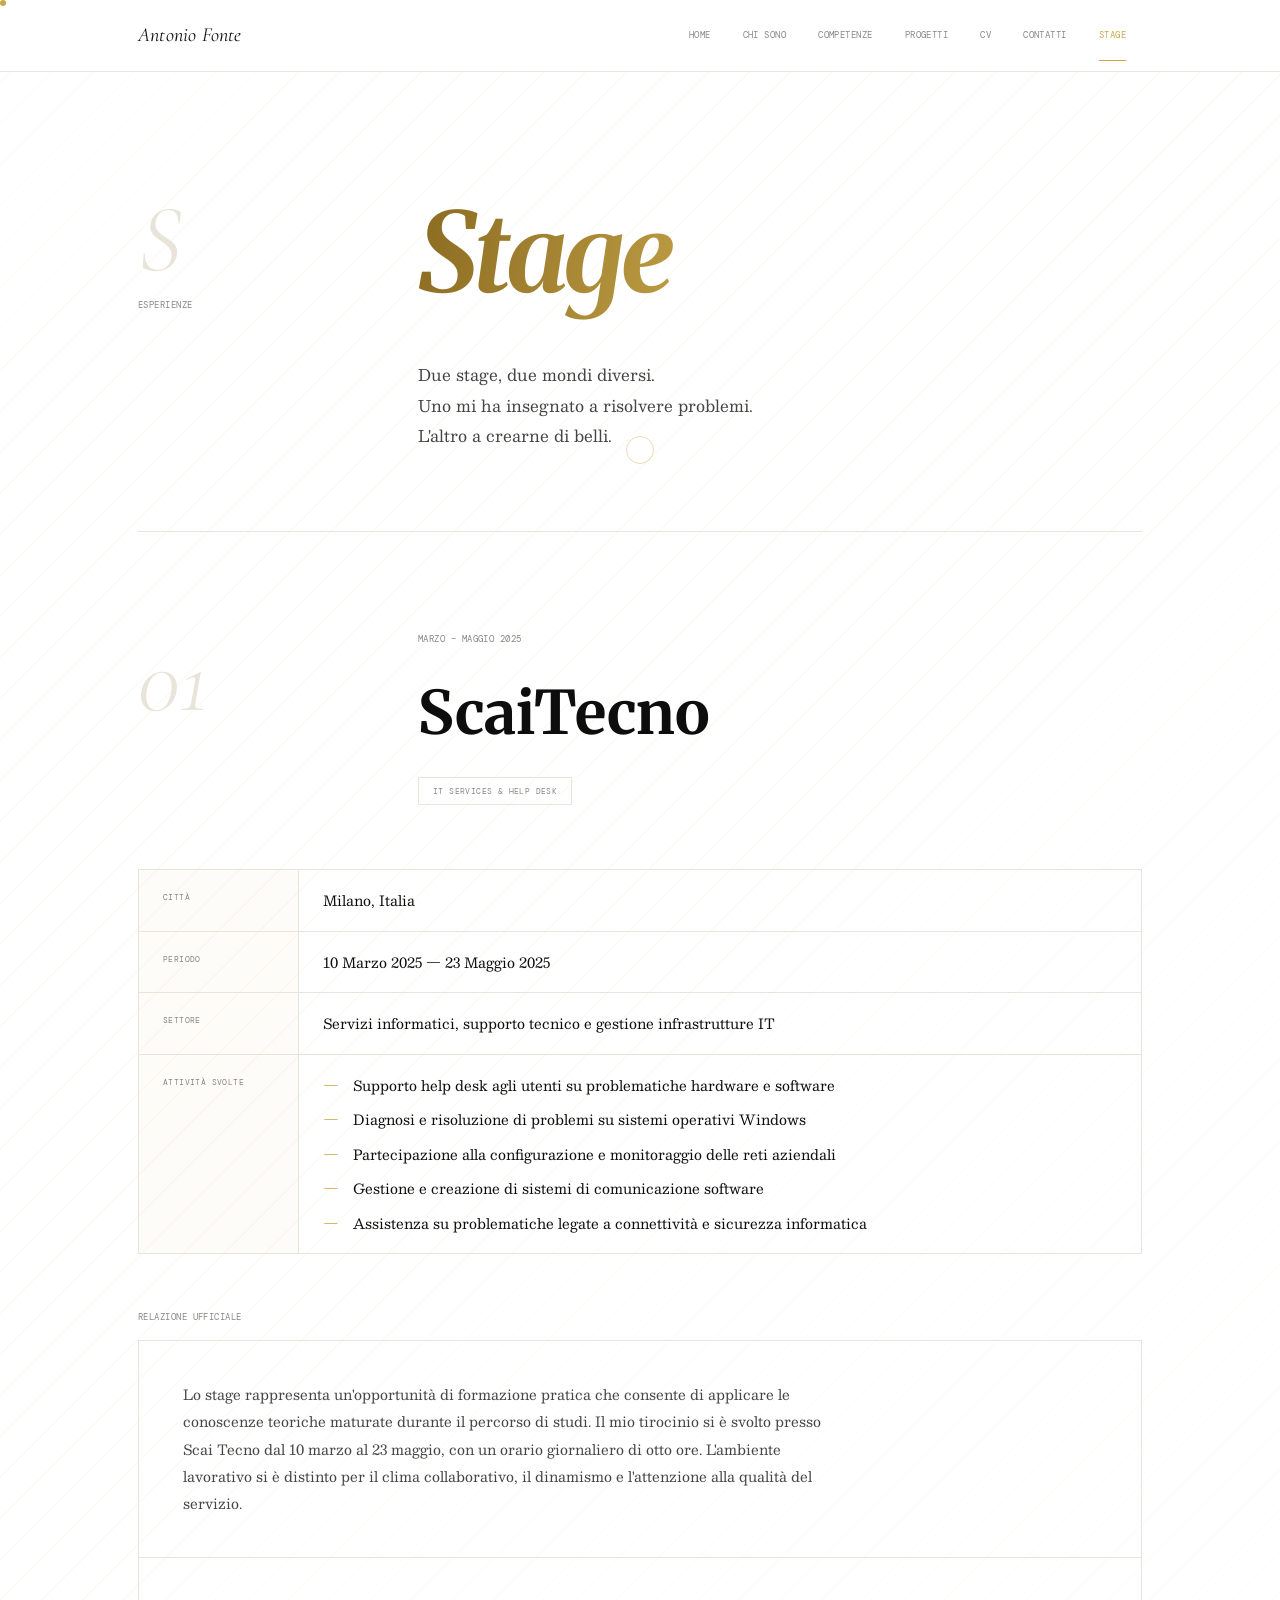
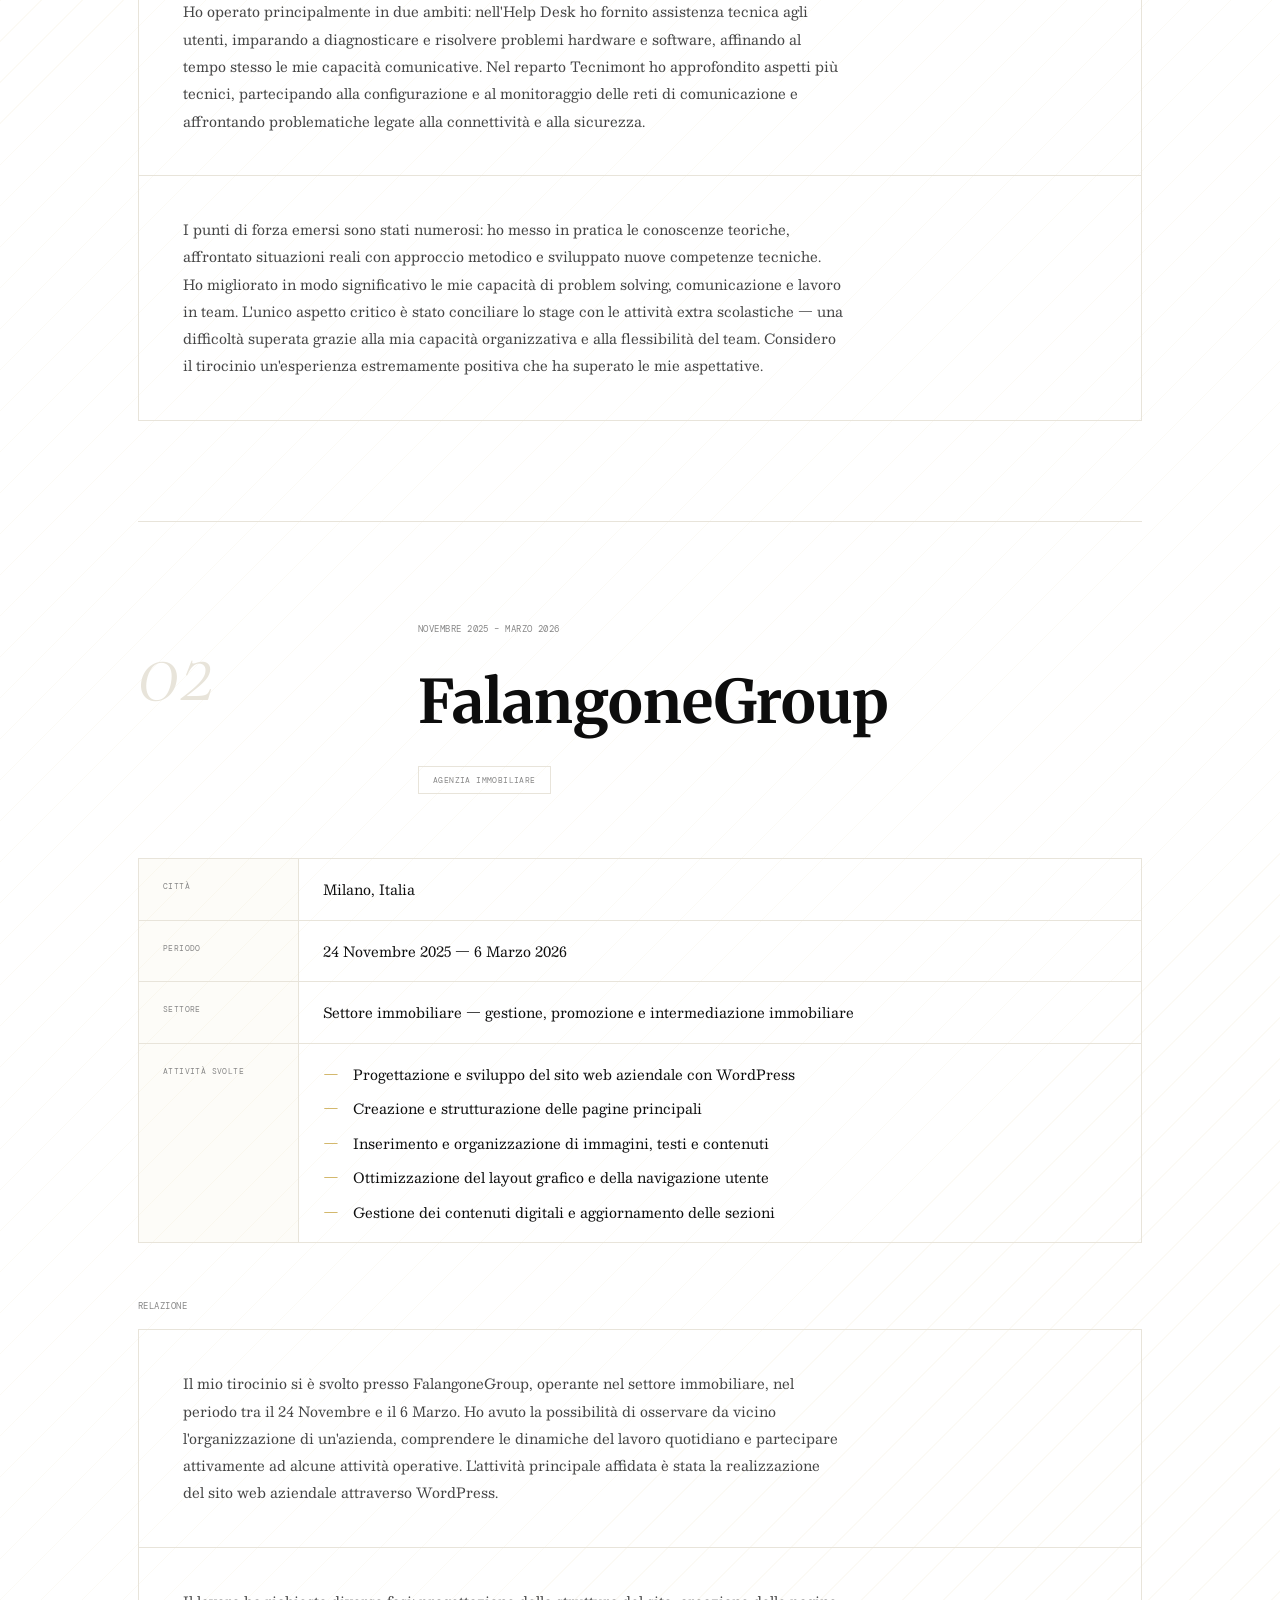
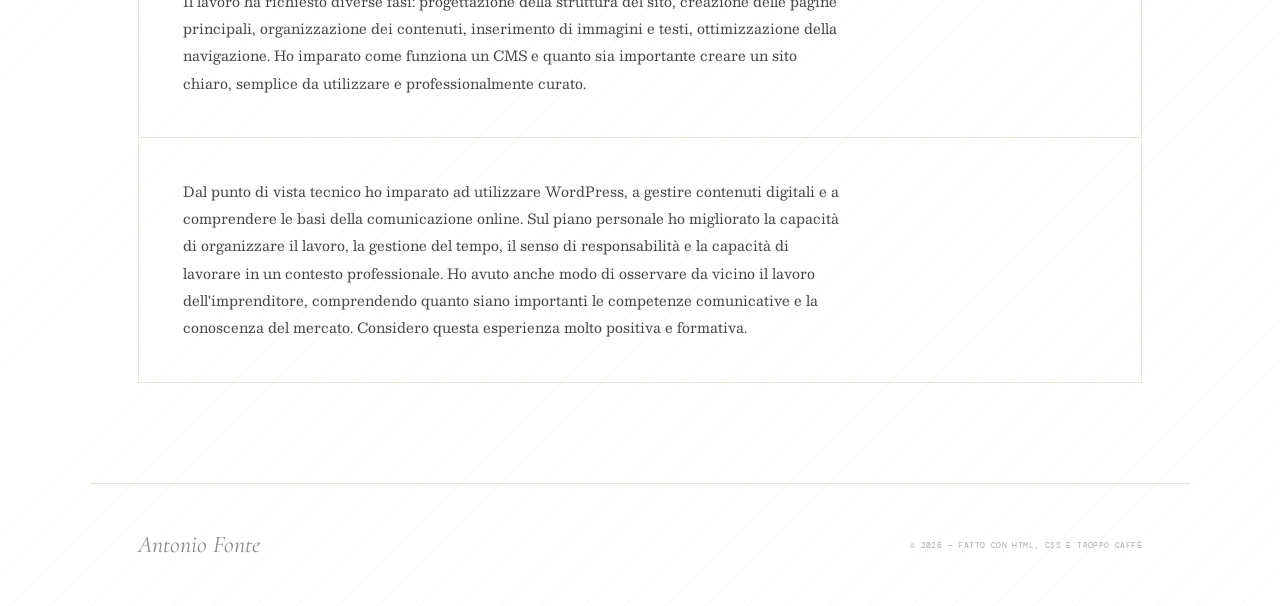
==== commit 1e291b91: "d" ====
--- a/stage.html
+++ b/stage.html
@@ -359,35 +359,46 @@
       dot.style.left = ring.style.left = '0';
       dot.style.top  = ring.style.top  = '0';
 
-      const INTERACTIVE = 'a, button, .stage-section, .scheda-row, .rel-block';
-
-      function onEnter(e) {
+      const MAGNETIC  = 'a, button';
+      const HOVERABLE = '.stage-section, .scheda-row, .rel-block';
+      const MAX_MAGNET = 44;
+
+      function applyMagnet(e) {
         const rect = e.currentTarget.getBoundingClientRect();
-        magnetX = rect.left + rect.width  / 2;
-        magnetY = rect.top  + rect.height / 2;
-        dot.classList.add('hover');
-        ring.classList.add('hover');
+        const cx = rect.left + rect.width  / 2;
+        const cy = rect.top  + rect.height / 2;
+        const dx = mx - cx;
+        const dy = my - cy;
+        const dist = Math.sqrt(dx * dx + dy * dy);
+        if (dist < MAX_MAGNET) {
+          const factor = 0.3 * (1 - dist / MAX_MAGNET);
+          magnetX = mx - dx * factor;
+          magnetY = my - dy * factor;
+        } else {
+          magnetX = null;
+          magnetY = null;
+        }
       }
-      function onMove(e) {
-        const rect = e.currentTarget.getBoundingClientRect();
-        magnetX = rect.left + rect.width  / 2;
-        magnetY = rect.top  + rect.height / 2;
-      }
-      function onLeave() {
-        magnetX = magnetY = null;
-        dot.classList.remove('hover');
-        ring.classList.remove('hover');
-      }
-
-      document.querySelectorAll(INTERACTIVE).forEach(el => {
-        el.addEventListener('mouseenter', onEnter);
-        el.addEventListener('mousemove',  onMove);
-        el.addEventListener('mouseleave', onLeave);
+
+      function onMagnetEnter(e) { applyMagnet(e); dot.classList.add('hover'); ring.classList.add('hover'); }
+      function onMagnetMove(e)  { applyMagnet(e); }
+      function onMagnetLeave()  { magnetX = null; magnetY = null; dot.classList.remove('hover'); ring.classList.remove('hover'); }
+      function onHoverEnter()   { dot.classList.add('hover'); ring.classList.add('hover'); }
+      function onHoverLeave()   { magnetX = null; magnetY = null; dot.classList.remove('hover'); ring.classList.remove('hover'); }
+
+      document.querySelectorAll(MAGNETIC).forEach(el => {
+        el.addEventListener('mouseenter', onMagnetEnter);
+        el.addEventListener('mousemove',  onMagnetMove);
+        el.addEventListener('mouseleave', onMagnetLeave);
+      });
+      document.querySelectorAll(HOVERABLE).forEach(el => {
+        el.addEventListener('mouseenter', onHoverEnter);
+        el.addEventListener('mouseleave', onHoverLeave);
       });
     })();
 
 
-    /* ── SCROLL REVEAL con stagger elementi ──────────── */
+    /* ── SCROLL REVEAL — lussuoso ────────────────────── */
     (function initReveal() {
       const obs = new IntersectionObserver(entries => {
         entries.forEach(e => {
@@ -395,7 +406,7 @@
           e.target.classList.add('vis');
           obs.unobserve(e.target);
         });
-      }, { threshold: 0.06, rootMargin: '0px 0px -40px 0px' });
+      }, { threshold: 0.04, rootMargin: '0px 0px -60px 0px' });
 
       document.querySelectorAll('section').forEach(s => {
         if (!s.classList.contains('vis')) obs.observe(s);
--- a/style.css
+++ b/style.css
@@ -185,11 +185,108 @@
   to   { opacity: 1; }
 }
 
+/* ── SCROLL REVEAL — lussuoso ─────────────────────── */
 section {
-  opacity: 0; transform: translateY(20px);
-  transition: opacity .9s cubic-bezier(.16,1,.3,1), transform .9s cubic-bezier(.16,1,.3,1);
-}
-section.vis { opacity: 1; transform: translateY(0); }
+  opacity: 0;
+  transform: translateY(36px);
+  transition:
+    opacity  1.1s cubic-bezier(.16,1,.3,1),
+    transform 1.1s cubic-bezier(.16,1,.3,1);
+}
+section.vis {
+  opacity: 1;
+  transform: translateY(0);
+}
+
+/* Figli diretti della sezione: stagger progressivo */
+section > * {
+  opacity: 0;
+  transform: translateY(22px);
+  transition:
+    opacity  .9s cubic-bezier(.16,1,.3,1),
+    transform .9s cubic-bezier(.16,1,.3,1);
+}
+section.vis > *:nth-child(1) { transition-delay: 0.08s; }
+section.vis > *:nth-child(2) { transition-delay: 0.18s; }
+section.vis > *:nth-child(3) { transition-delay: 0.28s; }
+section.vis > *:nth-child(4) { transition-delay: 0.38s; }
+section.vis > *:nth-child(5) { transition-delay: 0.46s; }
+section.vis > *:nth-child(6) { transition-delay: 0.54s; }
+section.vis > * { opacity: 1; transform: translateY(0); }
+
+/* Eccezione: hero è già .vis subito, niente delay */
+#hero > * {
+  opacity: 0;
+  transform: translateY(18px);
+  transition:
+    opacity  .9s cubic-bezier(.16,1,.3,1),
+    transform .9s cubic-bezier(.16,1,.3,1);
+}
+#hero.vis > *:nth-child(1) { transition-delay: 0.05s; }
+#hero.vis > *:nth-child(2) { transition-delay: 0.18s; }
+#hero.vis > * { opacity: 1; transform: translateY(0); }
+
+/* Reveal direzionale opzionale — mantenuto per compatibilità */
+section.reveal-left  { transform: translateX(-24px) translateY(24px); }
+section.reveal-right { transform: translateX(24px)  translateY(24px); }
+section.reveal-left.vis,
+section.reveal-right.vis { transform: translateX(0) translateY(0); }
+
+/* ── STAGGER FIGLI SPECIFICI — premium cascade ──────── */
+
+/* now-cards */
+#now.vis .now-card:nth-child(1) { transition-delay: 0.10s; }
+#now.vis .now-card:nth-child(2) { transition-delay: 0.22s; }
+#now.vis .now-card:nth-child(3) { transition-delay: 0.34s; }
+#now.vis .now-card:nth-child(4) { transition-delay: 0.46s; }
+.now-card {
+  opacity: 0;
+  transform: translateY(28px);
+  transition: opacity .9s cubic-bezier(.16,1,.3,1), transform .9s cubic-bezier(.16,1,.3,1), background .25s;
+}
+#now.vis .now-card { opacity: 1; transform: translateY(0); }
+
+/* num-cards */
+#numeri.vis .num-card:nth-child(1) { transition-delay: 0.08s; }
+#numeri.vis .num-card:nth-child(2) { transition-delay: 0.20s; }
+#numeri.vis .num-card:nth-child(3) { transition-delay: 0.32s; }
+#numeri.vis .num-card:nth-child(4) { transition-delay: 0.44s; }
+.num-card {
+  opacity: 0;
+  transform: translateY(28px);
+  transition: opacity .9s cubic-bezier(.16,1,.3,1), transform .9s cubic-bezier(.16,1,.3,1), background .25s;
+}
+#numeri.vis .num-card { opacity: 1; transform: translateY(0); }
+
+/* proj-items */
+#progetti.vis .proj-item:nth-child(1) { transition-delay: 0.08s; }
+#progetti.vis .proj-item:nth-child(2) { transition-delay: 0.22s; }
+#progetti.vis .proj-item:nth-child(3) { transition-delay: 0.36s; }
+.proj-item {
+  opacity: 0;
+  transform: translateY(24px);
+  transition: opacity .95s cubic-bezier(.16,1,.3,1), transform .95s cubic-bezier(.16,1,.3,1);
+}
+#progetti.vis .proj-item { opacity: 1; transform: translateY(0); }
+
+/* cv-rows */
+#cv.vis .cv-row:nth-child(1) { transition-delay: 0.06s; }
+#cv.vis .cv-row:nth-child(2) { transition-delay: 0.14s; }
+#cv.vis .cv-row:nth-child(3) { transition-delay: 0.22s; }
+#cv.vis .cv-row:nth-child(4) { transition-delay: 0.30s; }
+.cv-row {
+  opacity: 0;
+  transform: translateY(14px);
+  transition: opacity .7s cubic-bezier(.16,1,.3,1), transform .7s cubic-bezier(.16,1,.3,1), background .2s, margin .2s, padding .2s;
+}
+#cv.vis .cv-row { opacity: 1; transform: translateY(0); }
+
+/* comp-items */
+#competenze.vis .comp-item:nth-child(1) { transition-delay: 0.06s; }
+#competenze.vis .comp-item:nth-child(2) { transition-delay: 0.14s; }
+#competenze.vis .comp-item:nth-child(3) { transition-delay: 0.22s; }
+#competenze.vis .comp-item:nth-child(4) { transition-delay: 0.30s; }
+#competenze.vis .comp-item:nth-child(5) { transition-delay: 0.38s; }
 
 /* ── TITOLI METALLICI ────────────────────────────── */
 /* h1 — prima riga .hl oro, seconda riga nero — come da foto */
@@ -197,11 +294,13 @@
   font-family: var(--ff-display);
   font-size: clamp(56px, 9vw, 110px);
   font-weight: 700;
-  line-height: .95;
+  line-height: 1.05;
   letter-spacing: -.02em;
   margin-bottom: 40px;
+  padding-top: 4px;
   color: var(--ink);
   -webkit-text-fill-color: var(--ink);
+  overflow: visible;
 }
 /* .hl dentro h1 = oro pieno con sheen metallico sottile */
 h1 .hl {
@@ -209,6 +308,10 @@
   font-style: italic;
   color: var(--accent);
   -webkit-text-fill-color: transparent;
+  /* padding extra per dare spazio agli ascendenti del font corsivo */
+  padding-top: 0.12em;
+  padding-bottom: 0.08em;
+  margin-top: -0.12em;   /* compensa il padding senza spostare il layout */
   background: linear-gradient(
     105deg,
     #8a6a20 0%,
@@ -235,6 +338,8 @@
   font-weight: 700;
   letter-spacing: -.01em;
   line-height: 1.15;
+  padding-top: 0.08em;
+  margin-top: -0.08em;
   background: linear-gradient(
     105deg,
     #111 0%,
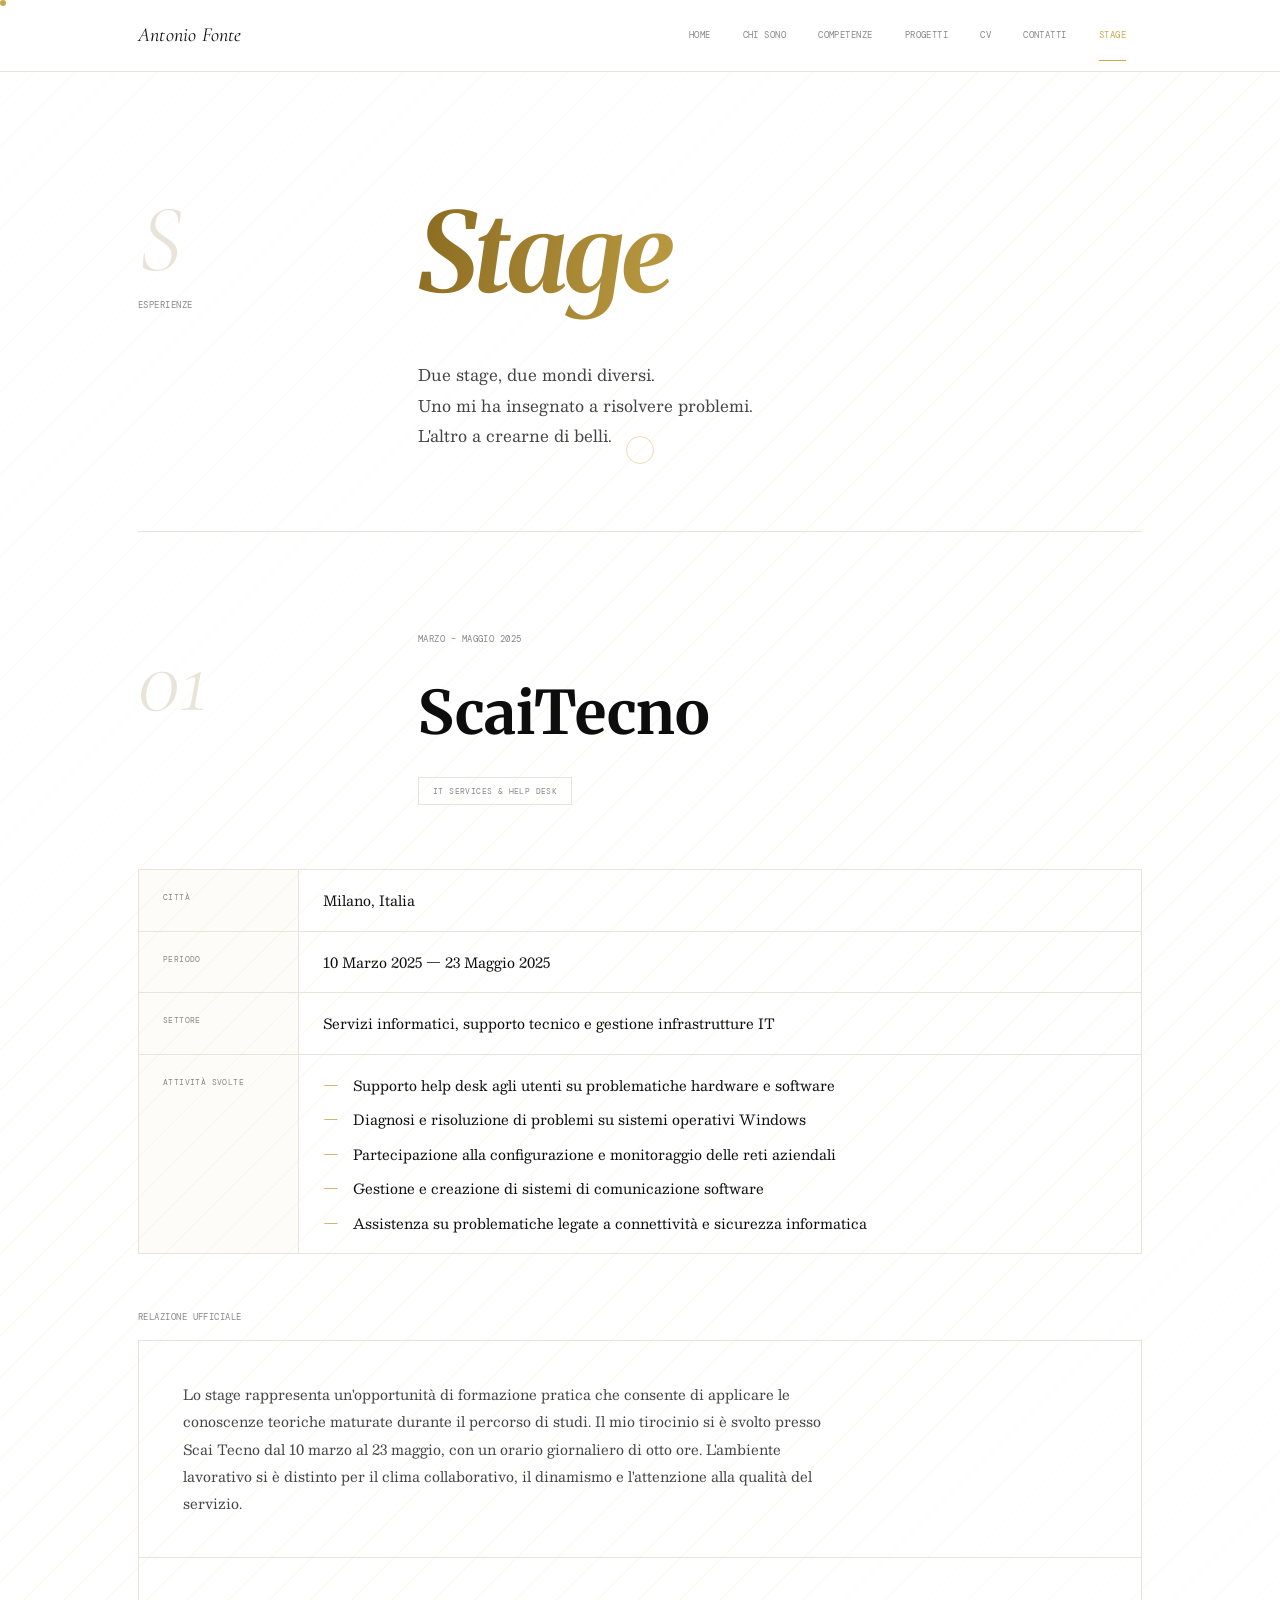
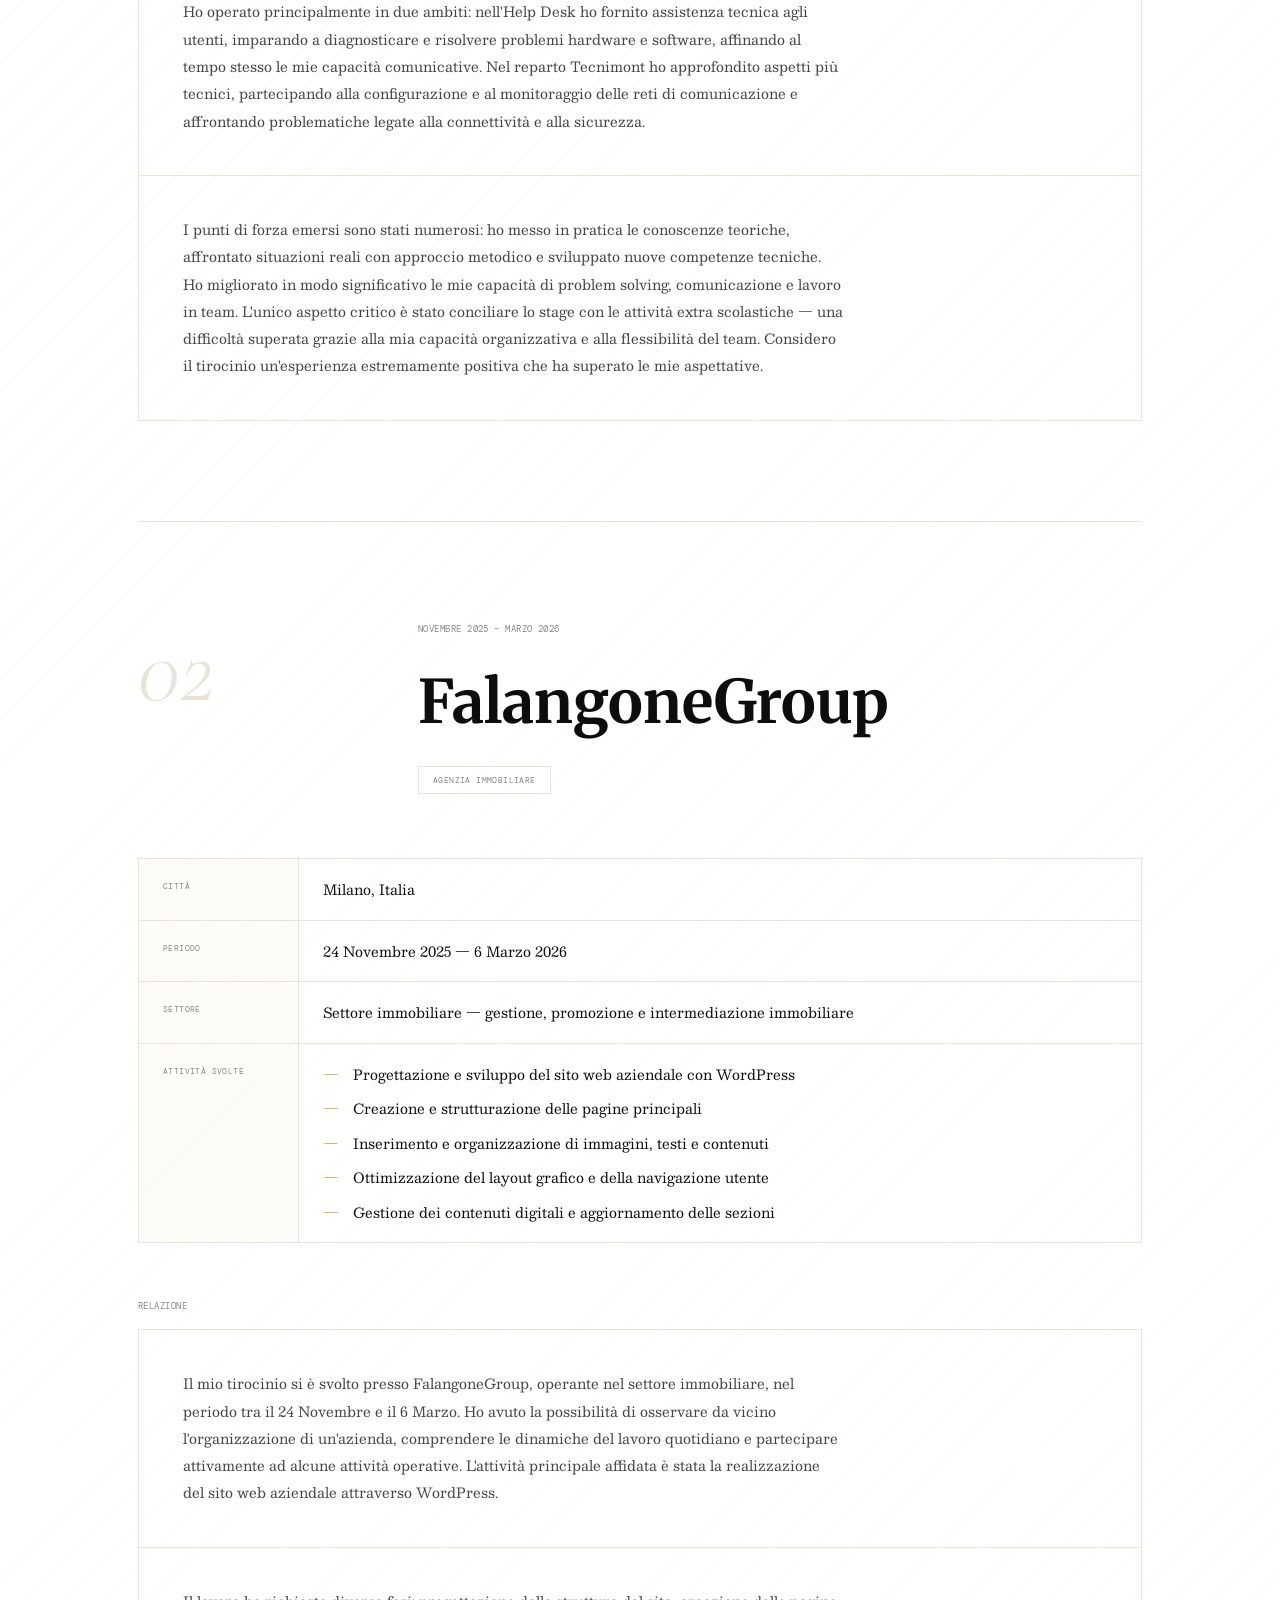
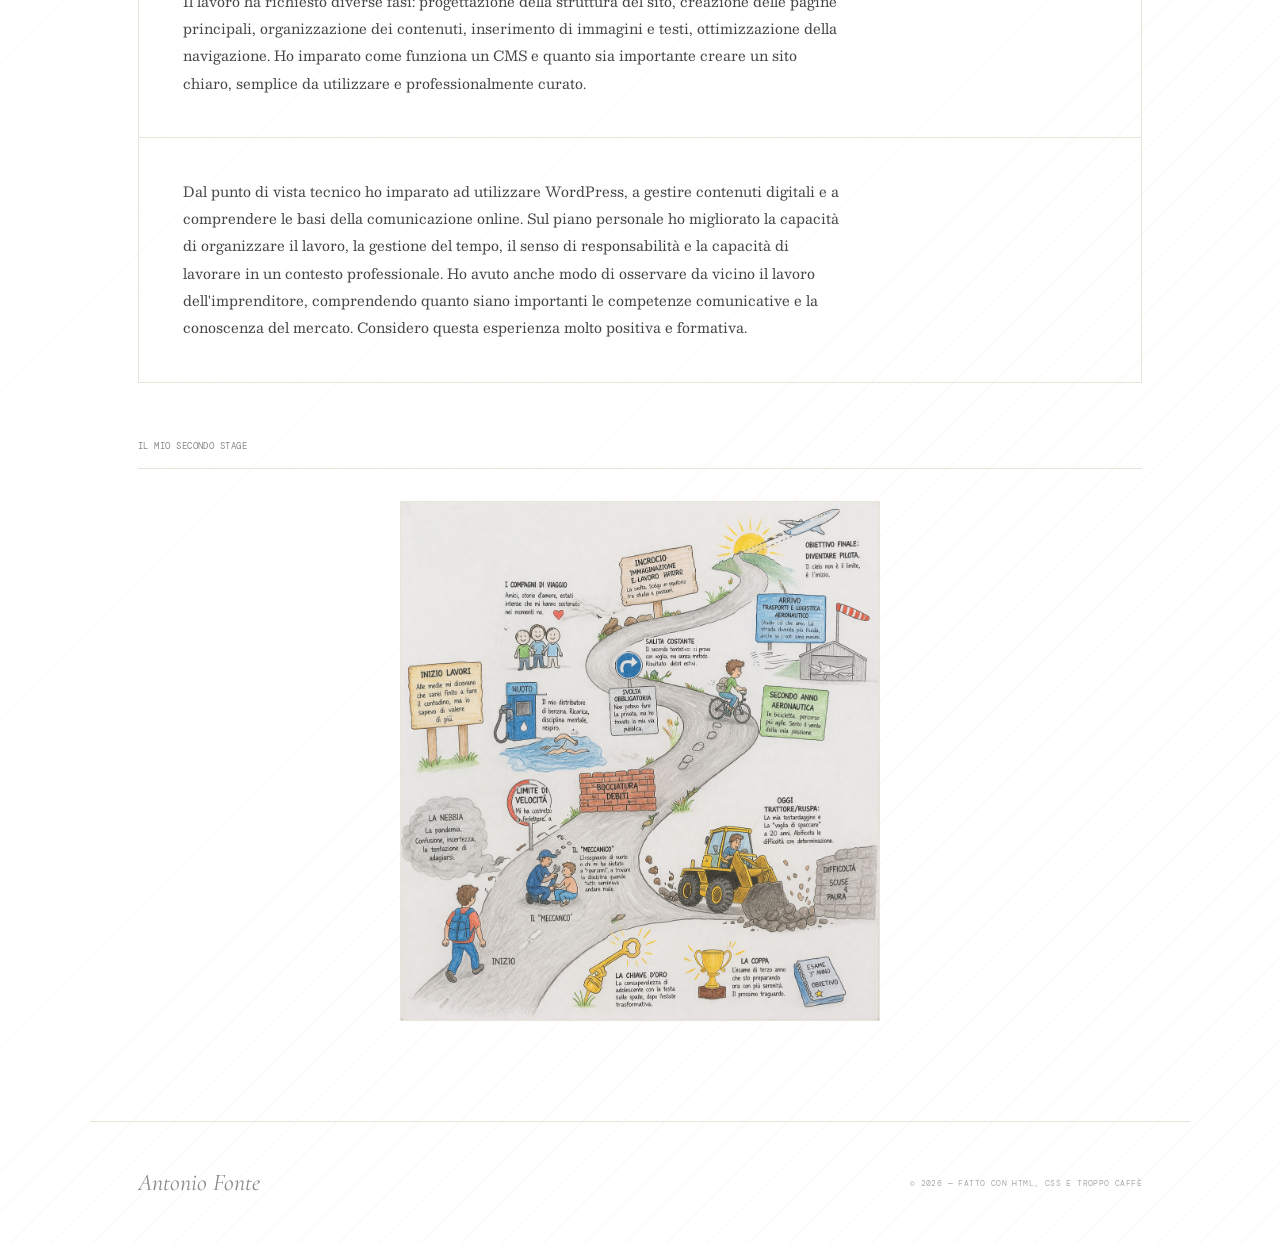
==== commit 9df6e255: "g" ====
--- a/stage.html
+++ b/stage.html
@@ -10,15 +10,6 @@
   <link href="https://fonts.googleapis.com/css2?family=Merriweather:ital,wght@0,400;0,700;1,400;1,700&family=Cormorant+Garamond:ital,wght@0,300;0,400;0,500;1,300;1,400;1,500&family=Besley:ital,wght@0,300;0,400;0,500;1,300;1,400&family=DM+Mono:wght@400;500&display=swap" rel="stylesheet">
   <link rel="stylesheet" href="style.css">
   <style>
-    /* ── PAGE FADE-IN simmetrico ── */
-    @keyframes pageFadeIn {
-      from { opacity: 0; }
-      to   { opacity: 1; }
-    }
-    body {
-      animation: pageFadeIn 0.4s ease forwards;
-    }
-
     /* ── SCROLL REVEAL direzionale ── */
     section.reveal-left  { transform: translateX(-20px); }
     section.reveal-right { transform: translateX(20px); }
@@ -270,6 +261,18 @@
           </p>
         </div>
       </div>
+      <div style="margin-top:56px;">
+        <p class="relazione-title" style="margin-bottom:32px;">Il mio secondo stage</p>
+        <div style="display:flex; justify-content:center;">
+          <img
+            src="./Il cammino verso il volo.png"
+            alt="Il cammino verso il volo — illustrazione del percorso del mio secondo stage"
+            loading="lazy"
+            style="width:100%; max-width:480px; height:auto; display:block; border:1px solid var(--cream-3);"
+          >
+        </div>
+      </div>
+
     </section>
 
   </main>
--- a/style.css
+++ b/style.css
@@ -48,6 +48,15 @@
   cursor: none;
 }
 body.page-out { opacity: 0; transition: opacity 0.4s; }
+
+/* Quando il loader esce, nav e main ricevono un fade-in coordinato */
+nav, main, footer {
+  animation: pageFadeIn .5s cubic-bezier(.16,1,.3,1) .45s both;
+}
+@keyframes pageFadeIn {
+  from { opacity: 0; transform: translateY(8px); }
+  to   { opacity: 1; transform: translateY(0); }
+}
 
 a { color: inherit; text-decoration: none; }
 a:focus-visible { outline: 2px solid var(--accent); outline-offset: 3px; border-radius: 2px; }
@@ -180,10 +189,6 @@
   from { opacity: 0; transform: translateY(24px); }
   to   { opacity: 1; transform: translateY(0); }
 }
-@keyframes fadein {
-  from { opacity: 0; }
-  to   { opacity: 1; }
-}
 
 /* ── SCROLL REVEAL — lussuoso ─────────────────────── */
 section {
@@ -234,54 +239,57 @@
 
 /* ── STAGGER FIGLI SPECIFICI — premium cascade ──────── */
 
-/* now-cards */
+/*
+ * Classe utility condivisa per tutti gli elementi staggered.
+ * Lo stato "visibile" è applicato quando la sezione padre ottiene .vis.
+ * I transition-delay specifici per componente sono sotto.
+ */
+.now-card,
+.num-card,
+.proj-item,
+.cv-row,
+.comp-item {
+  opacity: 0;
+  transform: translateY(24px);
+  transition:
+    opacity   .9s cubic-bezier(.16,1,.3,1),
+    transform .9s cubic-bezier(.16,1,.3,1),
+    background .25s,
+    margin .2s,
+    padding .2s;
+}
+
+/* Stato visibile — attivato dal genitore .vis */
+#now.vis      .now-card,
+#numeri.vis   .num-card,
+#progetti.vis .proj-item,
+#cv.vis       .cv-row,
+#competenze.vis .comp-item { opacity: 1; transform: translateY(0); }
+
+/* Delay now-cards */
 #now.vis .now-card:nth-child(1) { transition-delay: 0.10s; }
 #now.vis .now-card:nth-child(2) { transition-delay: 0.22s; }
 #now.vis .now-card:nth-child(3) { transition-delay: 0.34s; }
 #now.vis .now-card:nth-child(4) { transition-delay: 0.46s; }
-.now-card {
-  opacity: 0;
-  transform: translateY(28px);
-  transition: opacity .9s cubic-bezier(.16,1,.3,1), transform .9s cubic-bezier(.16,1,.3,1), background .25s;
-}
-#now.vis .now-card { opacity: 1; transform: translateY(0); }
-
-/* num-cards */
+
+/* Delay num-cards */
 #numeri.vis .num-card:nth-child(1) { transition-delay: 0.08s; }
 #numeri.vis .num-card:nth-child(2) { transition-delay: 0.20s; }
 #numeri.vis .num-card:nth-child(3) { transition-delay: 0.32s; }
 #numeri.vis .num-card:nth-child(4) { transition-delay: 0.44s; }
-.num-card {
-  opacity: 0;
-  transform: translateY(28px);
-  transition: opacity .9s cubic-bezier(.16,1,.3,1), transform .9s cubic-bezier(.16,1,.3,1), background .25s;
-}
-#numeri.vis .num-card { opacity: 1; transform: translateY(0); }
-
-/* proj-items */
+
+/* Delay proj-items */
 #progetti.vis .proj-item:nth-child(1) { transition-delay: 0.08s; }
 #progetti.vis .proj-item:nth-child(2) { transition-delay: 0.22s; }
 #progetti.vis .proj-item:nth-child(3) { transition-delay: 0.36s; }
-.proj-item {
-  opacity: 0;
-  transform: translateY(24px);
-  transition: opacity .95s cubic-bezier(.16,1,.3,1), transform .95s cubic-bezier(.16,1,.3,1);
-}
-#progetti.vis .proj-item { opacity: 1; transform: translateY(0); }
-
-/* cv-rows */
+
+/* Delay cv-rows */
 #cv.vis .cv-row:nth-child(1) { transition-delay: 0.06s; }
 #cv.vis .cv-row:nth-child(2) { transition-delay: 0.14s; }
 #cv.vis .cv-row:nth-child(3) { transition-delay: 0.22s; }
 #cv.vis .cv-row:nth-child(4) { transition-delay: 0.30s; }
-.cv-row {
-  opacity: 0;
-  transform: translateY(14px);
-  transition: opacity .7s cubic-bezier(.16,1,.3,1), transform .7s cubic-bezier(.16,1,.3,1), background .2s, margin .2s, padding .2s;
-}
-#cv.vis .cv-row { opacity: 1; transform: translateY(0); }
-
-/* comp-items */
+
+/* Delay comp-items */
 #competenze.vis .comp-item:nth-child(1) { transition-delay: 0.06s; }
 #competenze.vis .comp-item:nth-child(2) { transition-delay: 0.14s; }
 #competenze.vis .comp-item:nth-child(3) { transition-delay: 0.22s; }
@@ -596,11 +604,14 @@
   background: var(--cream-3); position: relative;
 }
 .comp-bar {
-  position: absolute; top: 0; left: 0; height: 1px; width: 0;
+  position: absolute; top: 0; left: 0; height: 1px;
+  width: 100%; /* occupa tutto il wrapper — scaleX lo riduce a 0 di partenza */
+  transform: scaleX(0);
+  transform-origin: left;
   background: linear-gradient(90deg, rgba(201,168,76,0.4), #C9A84C, #f0d980, #C9A84C);
   background-size: 200% auto;
   animation: sheenSlow 3s linear infinite;
-  transition: width 1.6s cubic-bezier(.16,1,.3,1);
+  transition: transform 1.6s cubic-bezier(.16,1,.3,1);
 }
 .comp-badge { font-size: 13px; color: var(--accent); min-width: 80px; text-align: right; letter-spacing: 2px; }
 .comp-lvl {
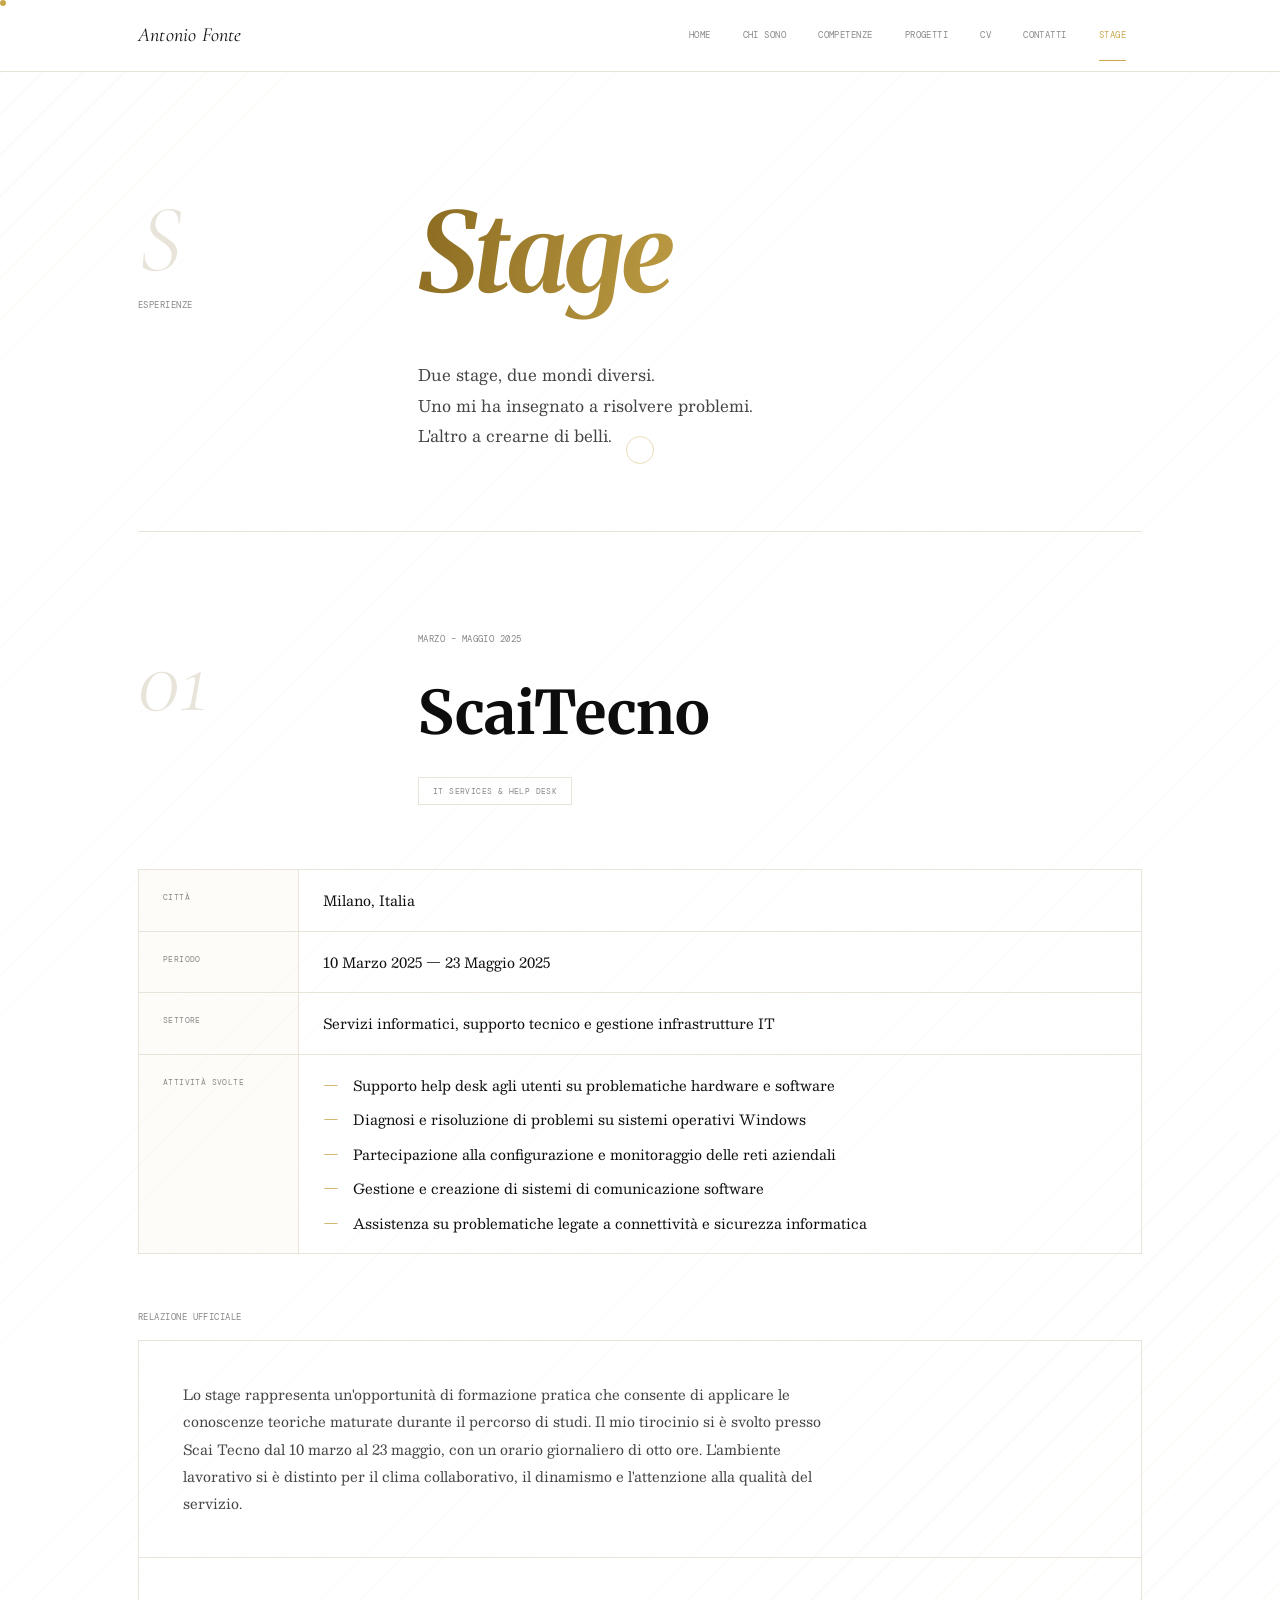
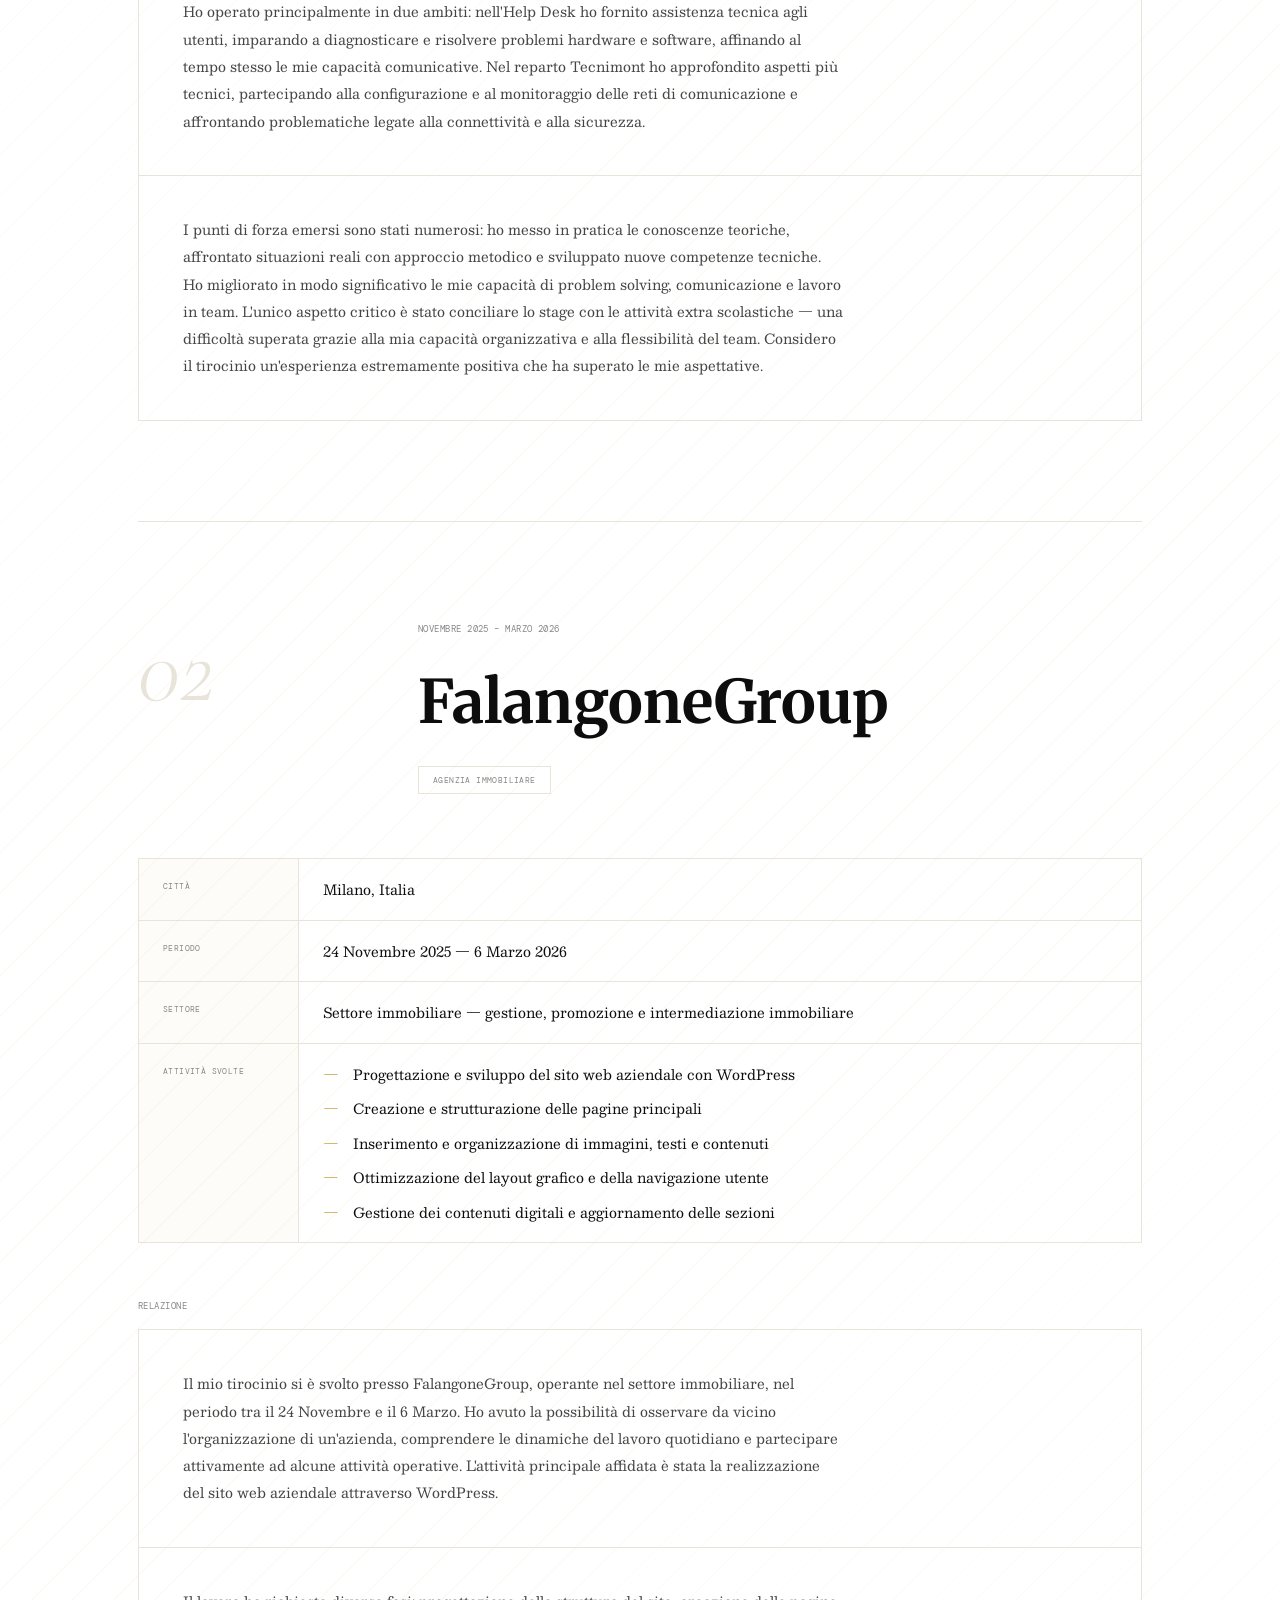
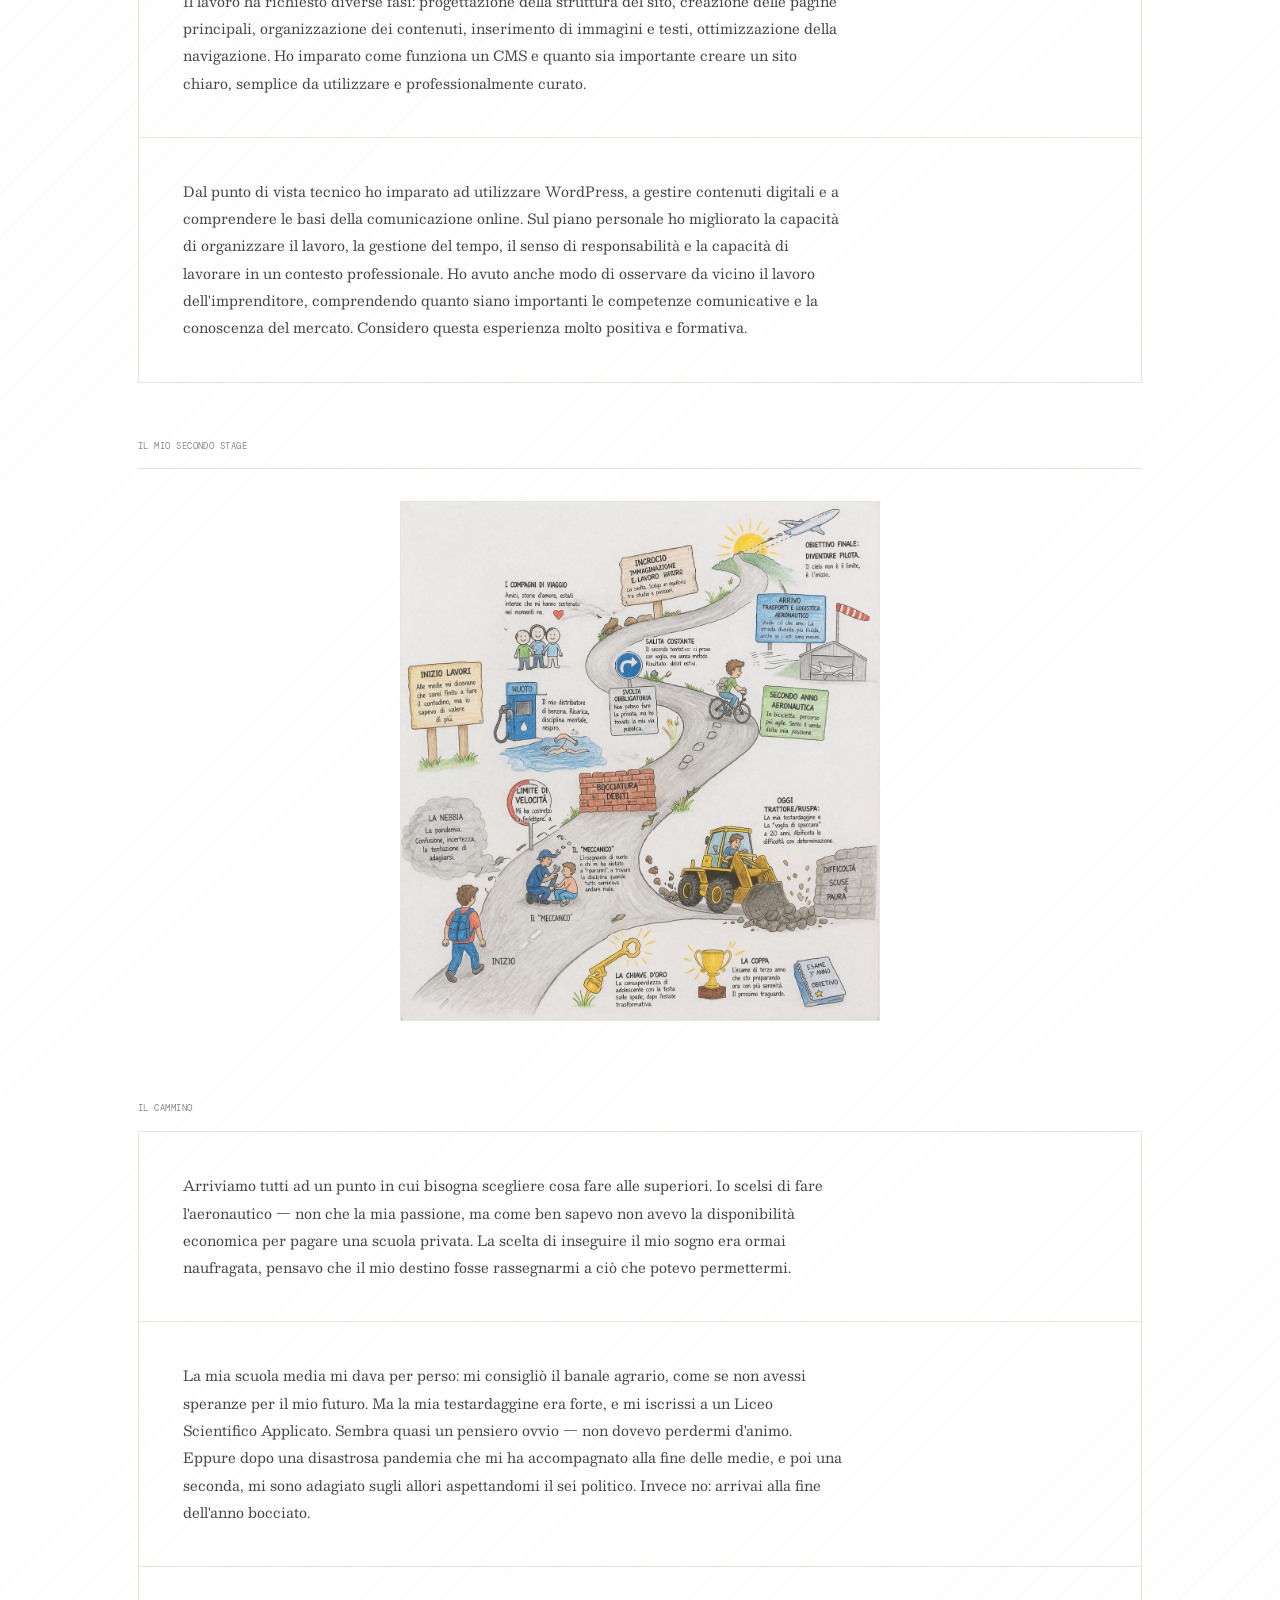
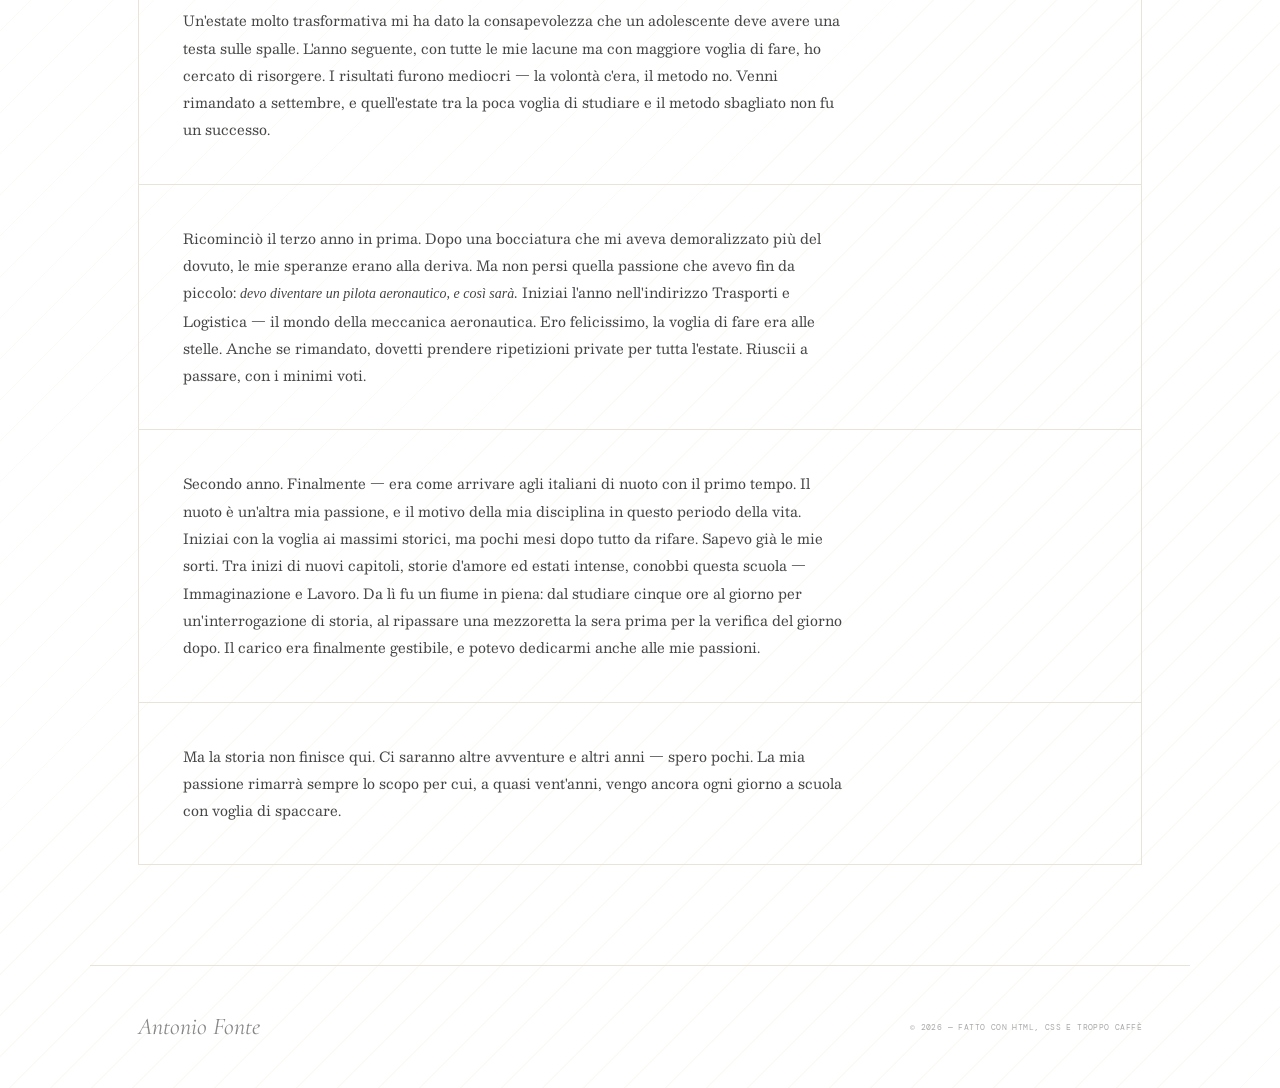
==== commit 59ff8d33: "s" ====
--- a/stage.html
+++ b/stage.html
@@ -273,6 +273,30 @@
         </div>
       </div>
 
+      <div style="margin-top:80px;">
+        <p class="relazione-title" style="margin-bottom:0;">Il cammino</p>
+        <div class="relazione-body">
+          <div class="rel-block">
+            <p>Arriviamo tutti ad un punto in cui bisogna scegliere cosa fare alle superiori. Io scelsi di fare l'aeronautico — non che la mia passione, ma come ben sapevo non avevo la disponibilità economica per pagare una scuola privata. La scelta di inseguire il mio sogno era ormai naufragata, pensavo che il mio destino fosse rassegnarmi a ciò che potevo permettermi.</p>
+          </div>
+          <div class="rel-block">
+            <p>La mia scuola media mi dava per perso: mi consigliò il banale agrario, come se non avessi speranze per il mio futuro. Ma la mia testardaggine era forte, e mi iscrissi a un Liceo Scientifico Applicato. Sembra quasi un pensiero ovvio — non dovevo perdermi d'animo. Eppure dopo una disastrosa pandemia che mi ha accompagnato alla fine delle medie, e poi una seconda, mi sono adagiato sugli allori aspettandomi il sei politico. Invece no: arrivai alla fine dell'anno bocciato.</p>
+          </div>
+          <div class="rel-block">
+            <p>Un'estate molto trasformativa mi ha dato la consapevolezza che un adolescente deve avere una testa sulle spalle. L'anno seguente, con tutte le mie lacune ma con maggiore voglia di fare, ho cercato di risorgere. I risultati furono mediocri — la volontà c'era, il metodo no. Venni rimandato a settembre, e quell'estate tra la poca voglia di studiare e il metodo sbagliato non fu un successo.</p>
+          </div>
+          <div class="rel-block">
+            <p>Ricominciò il terzo anno in prima. Dopo una bocciatura che mi aveva demoralizzato più del dovuto, le mie speranze erano alla deriva. Ma non persi quella passione che avevo fin da piccolo: <em>devo diventare un pilota aeronautico, e così sarà.</em> Iniziai l'anno nell'indirizzo Trasporti e Logistica — il mondo della meccanica aeronautica. Ero felicissimo, la voglia di fare era alle stelle. Anche se rimandato, dovetti prendere ripetizioni private per tutta l'estate. Riuscii a passare, con i minimi voti.</p>
+          </div>
+          <div class="rel-block">
+            <p>Secondo anno. Finalmente — era come arrivare agli italiani di nuoto con il primo tempo. Il nuoto è un'altra mia passione, e il motivo della mia disciplina in questo periodo della vita. Iniziai con la voglia ai massimi storici, ma pochi mesi dopo tutto da rifare. Sapevo già le mie sorti. Tra inizi di nuovi capitoli, storie d'amore ed estati intense, conobbi questa scuola — Immaginazione e Lavoro. Da lì fu un fiume in piena: dal studiare cinque ore al giorno per un'interrogazione di storia, al ripassare una mezzoretta la sera prima per la verifica del giorno dopo. Il carico era finalmente gestibile, e potevo dedicarmi anche alle mie passioni.</p>
+          </div>
+          <div class="rel-block">
+            <p>Ma la storia non finisce qui. Ci saranno altre avventure e altri anni — spero pochi. La mia passione rimarrà sempre lo scopo per cui, a quasi vent'anni, vengo ancora ogni giorno a scuola con voglia di spaccare.</p>
+          </div>
+        </div>
+      </div>
+
     </section>
 
   </main>
